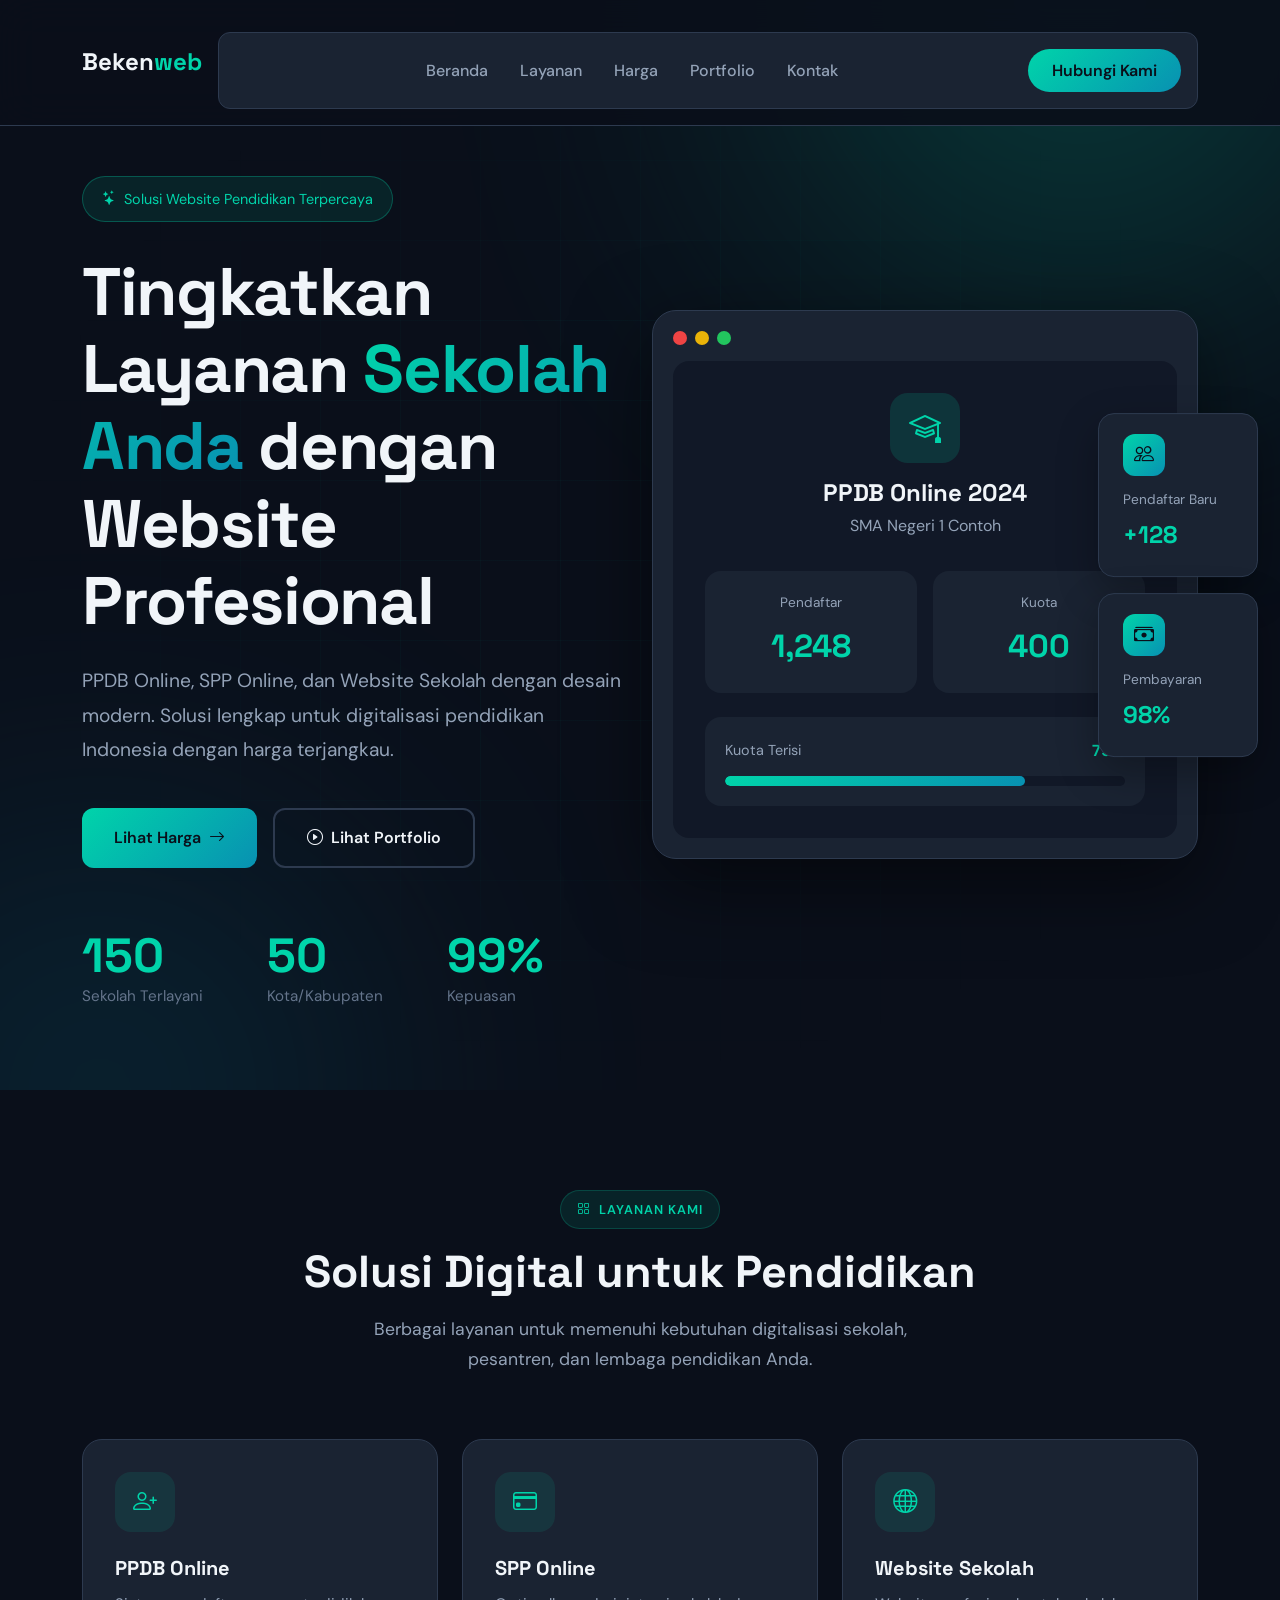
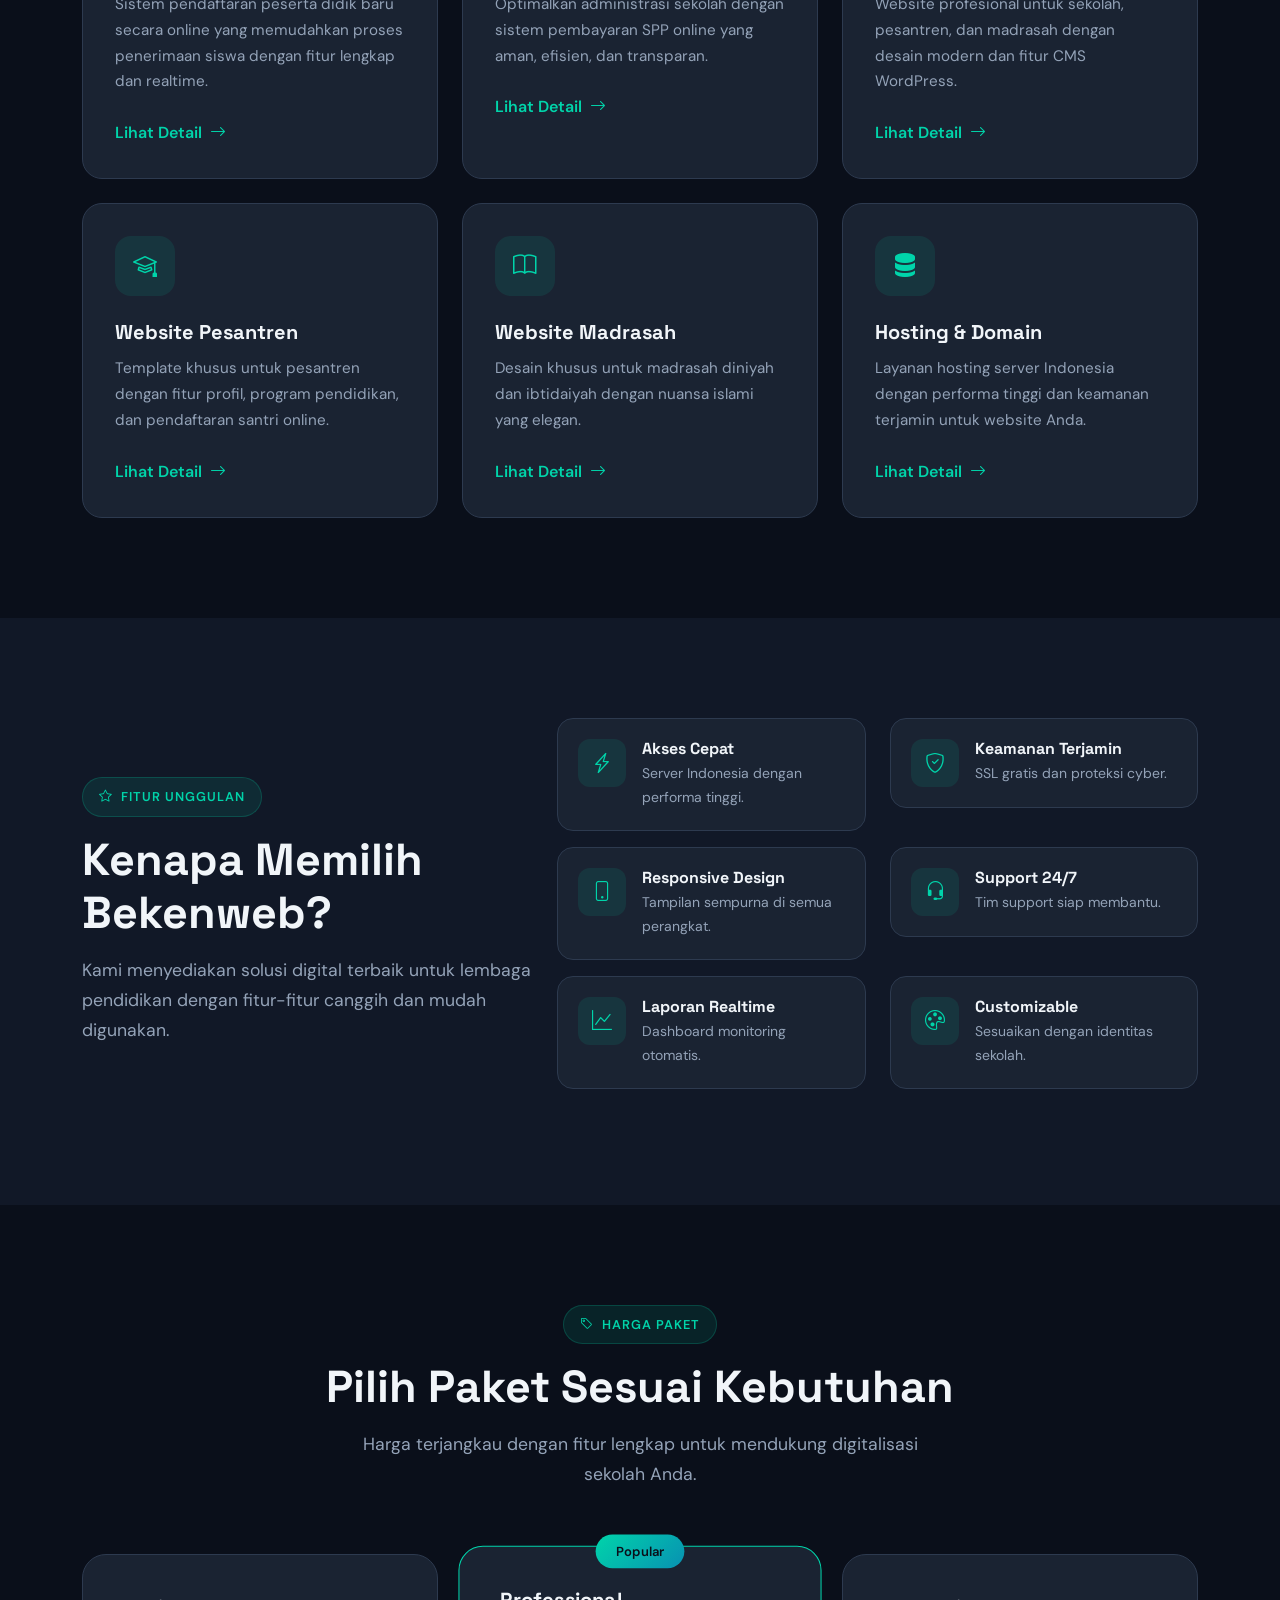
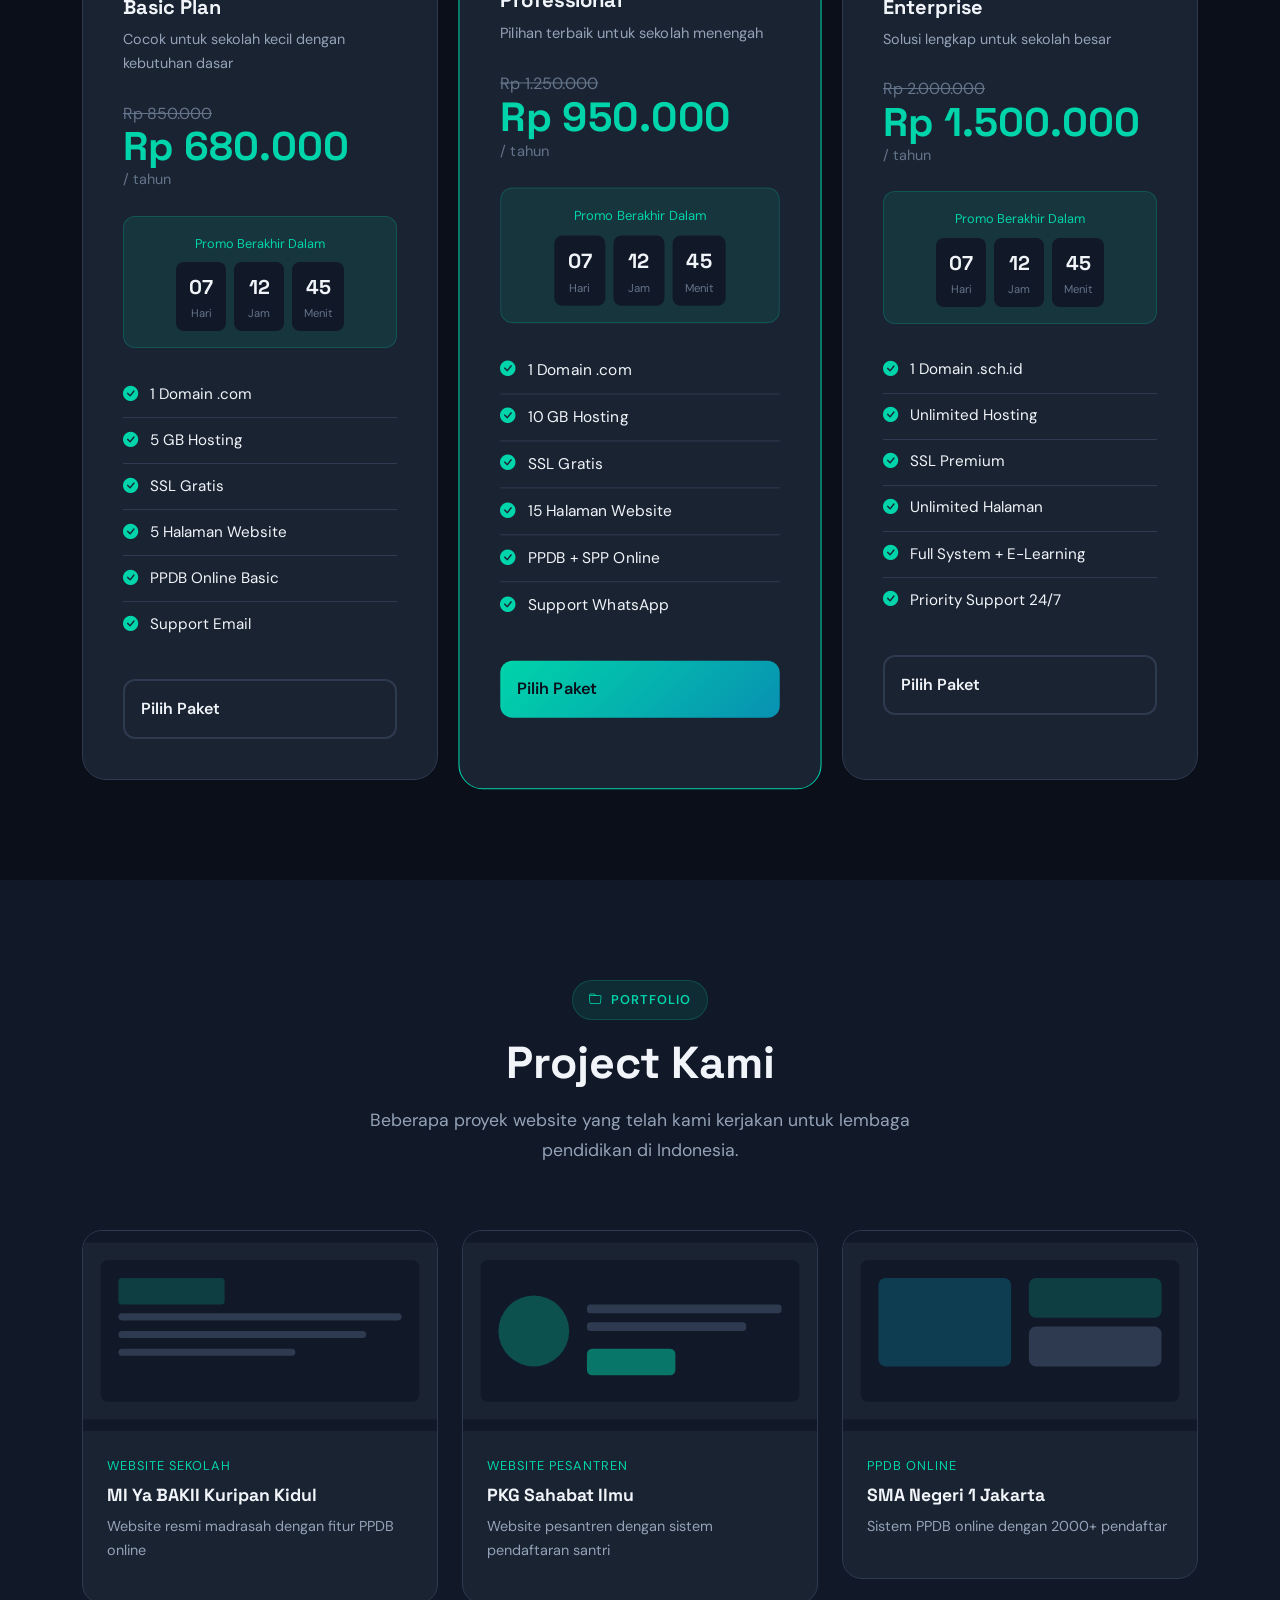
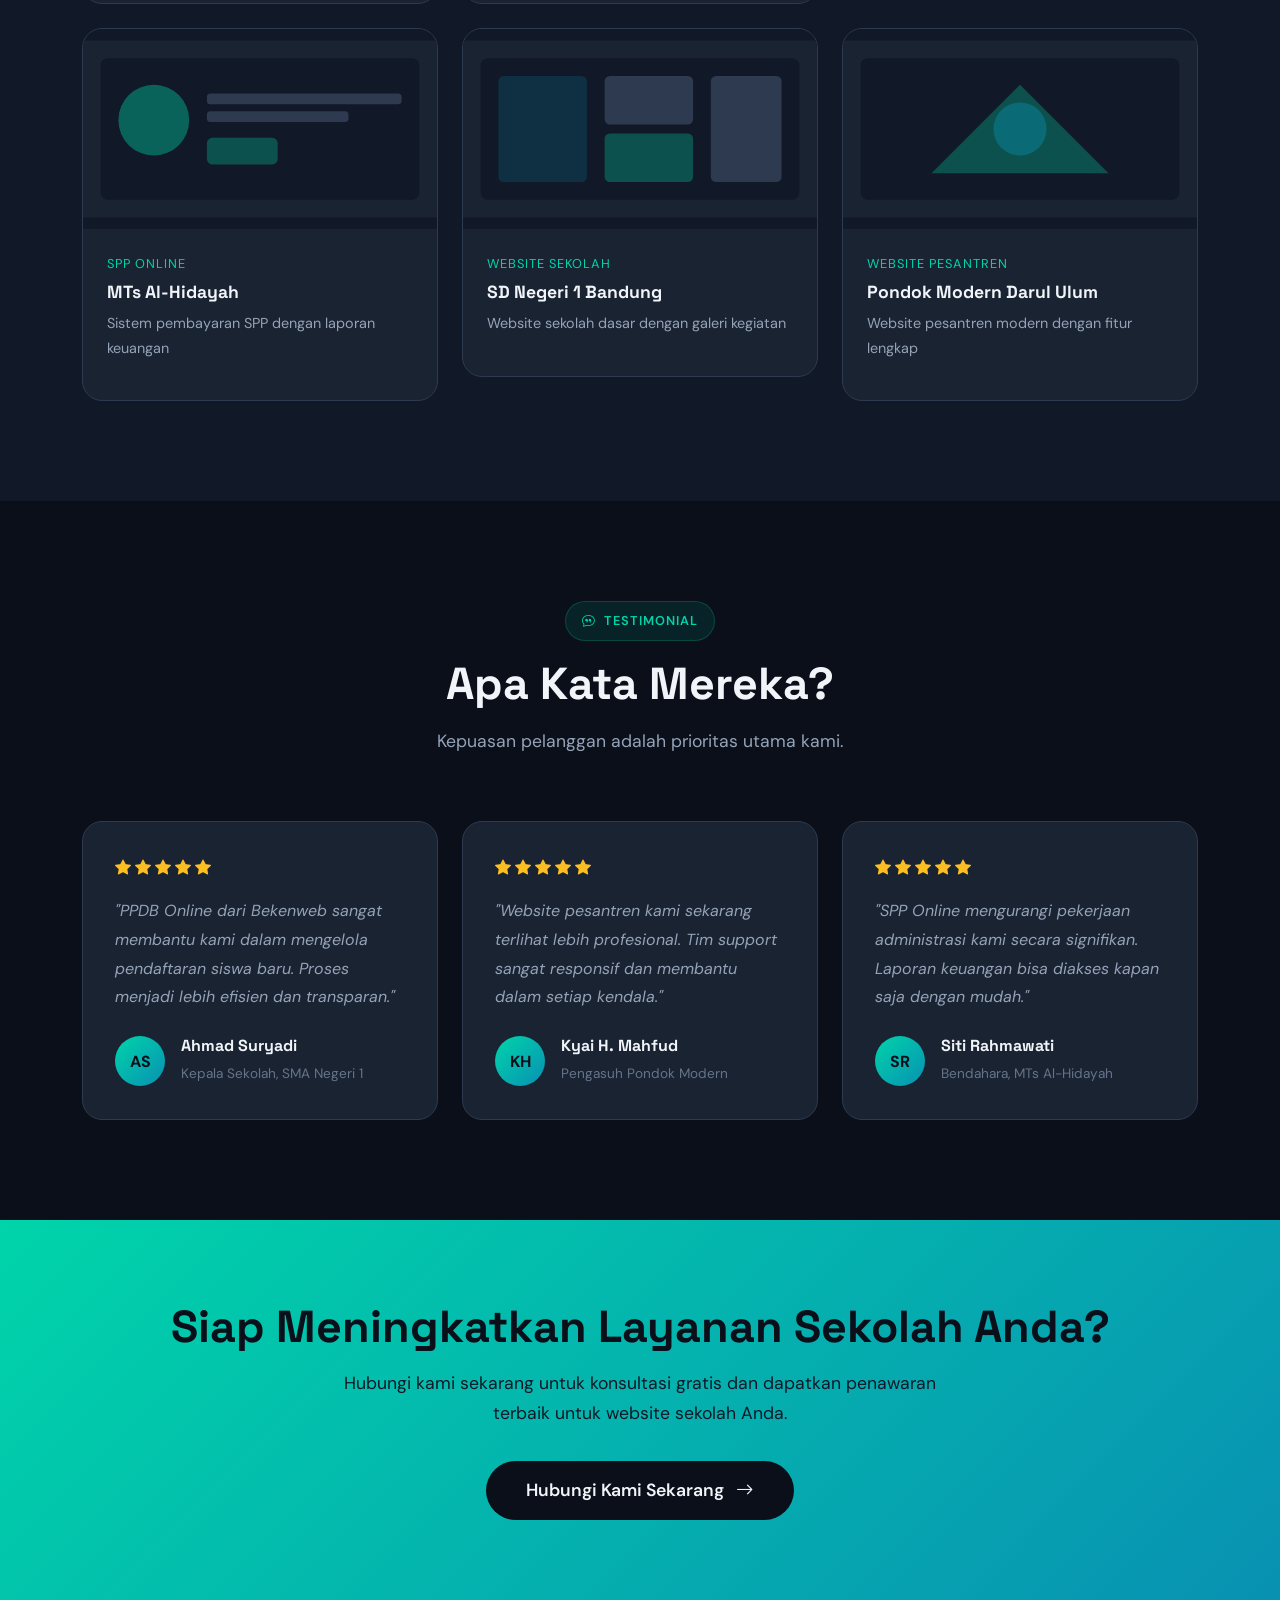
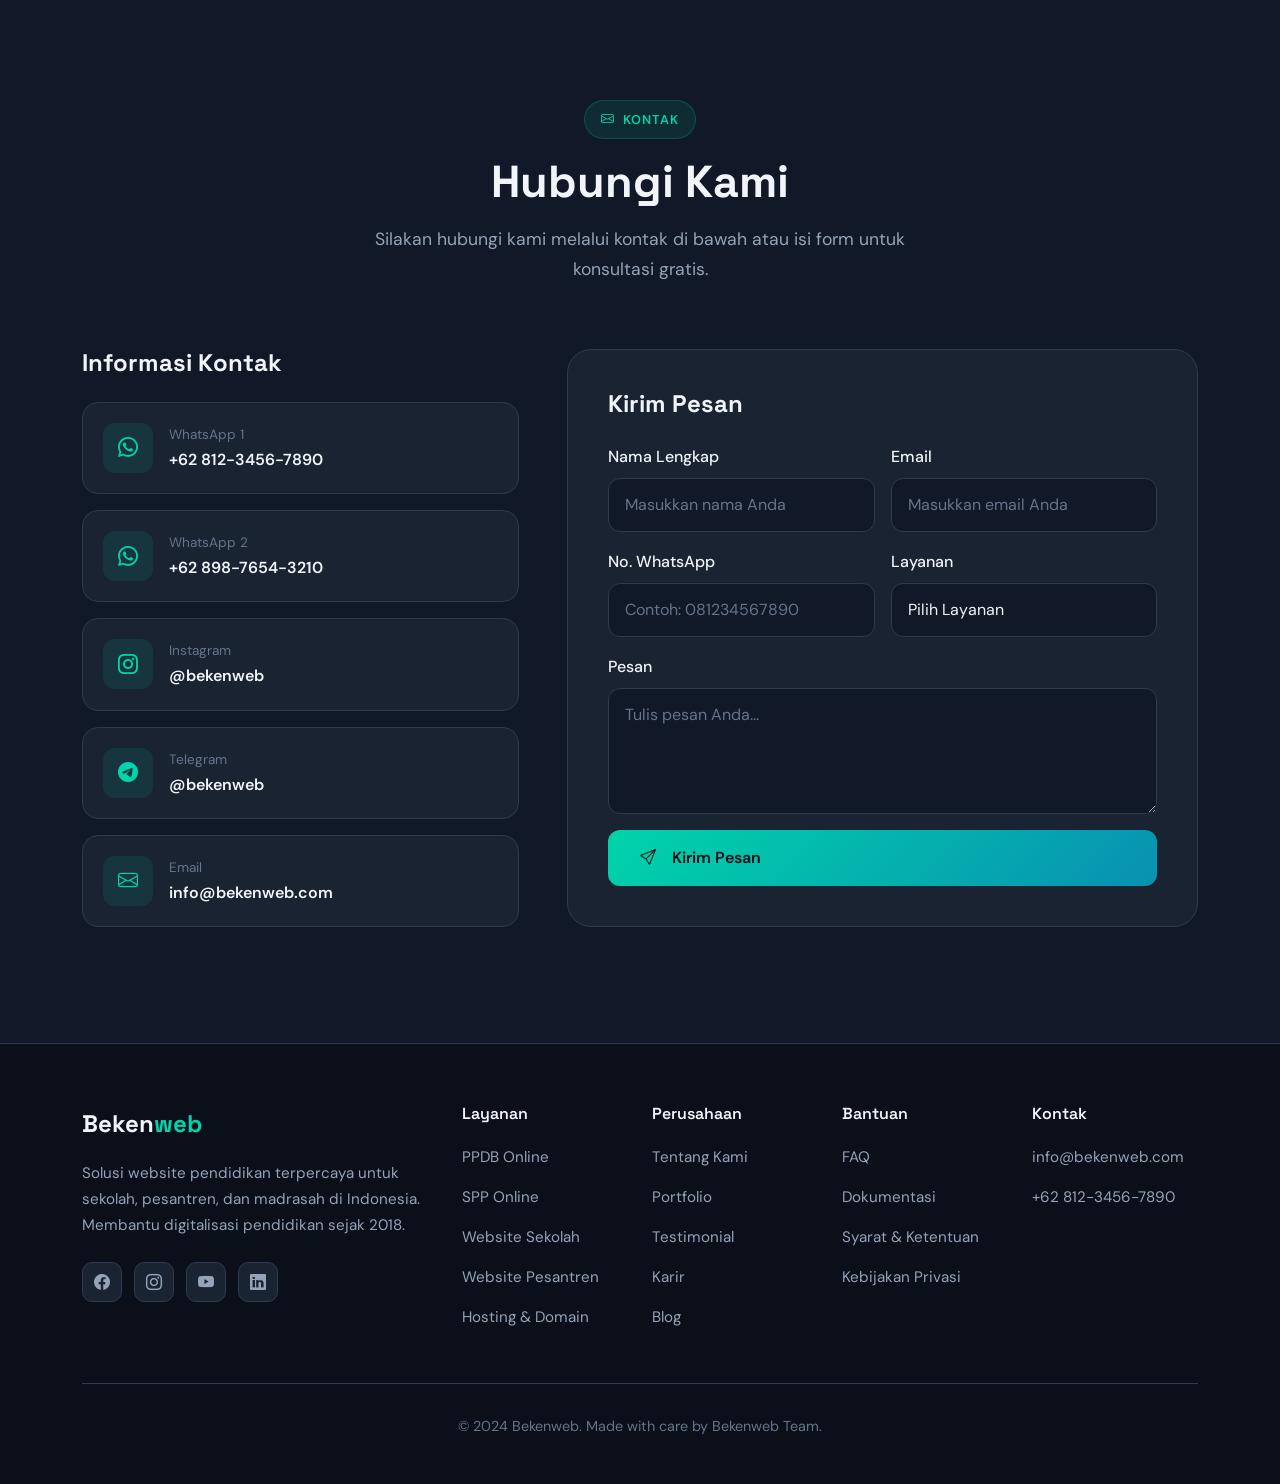
==== index.html @ 7ef3d83e "first commit" ====
<!DOCTYPE html>
<html lang="id">
<head>
    <meta charset="UTF-8">
    <meta name="viewport" content="width=device-width, initial-scale=1.0">
    <title>Bekenweb - Solusi Website Pendidikan Terbaik</title>
    <link href="https://cdn.jsdelivr.net/npm/bootstrap@5.3.2/dist/css/bootstrap.min.css" rel="stylesheet">
    <link href="https://cdn.jsdelivr.net/npm/bootstrap-icons@1.11.1/font/bootstrap-icons.css" rel="stylesheet">
    <link href="https://fonts.googleapis.com/css2?family=Space+Grotesk:wght@400;500;600;700&family=DM+Sans:wght@400;500;600;700&display=swap" rel="stylesheet">
    <link rel="stylesheet" href="style/main.css">
</head>
<body>
    <!-- Navbar -->
    <nav class="navbar navbar-expand-lg navbar-custom fixed-top">
        <div class="container">
            <a class="navbar-brand" href="#">Beken<span>web</span></a>
            <button class="navbar-toggler" type="button" data-bs-toggle="collapse" data-bs-target="#navbarNav">
                <span class="navbar-toggler-icon"></span>
            </button>
            <div class="collapse navbar-collapse" id="navbarNav">
                <ul class="navbar-nav mx-auto">
                    <li class="nav-item">
                        <a class="nav-link" href="#home">Beranda</a>
                    </li>
                    <li class="nav-item">
                        <a class="nav-link" href="#services">Layanan</a>
                    </li>
                    <li class="nav-item">
                        <a class="nav-link" href="#pricing">Harga</a>
                    </li>
                    <li class="nav-item">
                        <a class="nav-link" href="#portfolio">Portfolio</a>
                    </li>
                    <li class="nav-item">
                        <a class="nav-link" href="#contact">Kontak</a>
                    </li>
                </ul>
                <a href="#contact" class="btn btn-nav">Hubungi Kami</a>
            </div>
        </div>
    </nav>

    <!-- Hero Section - IMPROVED -->
    <section id="home" class="hero-section">
        <div class="hero-bg">
            <div class="hero-gradient hero-gradient-1"></div>
            <div class="hero-gradient hero-gradient-2"></div>
            <div class="hero-grid"></div>
        </div>
        <div class="container">
            <div class="row align-items-center">
                <div class="col-xl-6 col-lg-6">
                    <div class="hero-content">
                        <div class="hero-badge">
                            <i class="bi bi-stars"></i>
                            Solusi Website Pendidikan Terpercaya
                        </div>
                        <h1 class="hero-title">
                            Tingkatkan Layanan <span class="highlight">Sekolah Anda</span> dengan Website Profesional
                        </h1>
                        <p class="hero-desc">
                            PPDB Online, SPP Online, dan Website Sekolah dengan desain modern. Solusi lengkap untuk digitalisasi pendidikan Indonesia dengan harga terjangkau.
                        </p>
                        <div class="hero-buttons">
                            <a href="#pricing" class="btn btn-primary-custom">
                                Lihat Harga
                                <i class="bi bi-arrow-right"></i>
                            </a>
                            <a href="#portfolio" class="btn btn-secondary-custom">
                                <i class="bi bi-play-circle"></i>
                                Lihat Portfolio
                            </a>
                        </div>
                        <div class="hero-stats">
                            <div class="stat-item">
                                <div class="stat-number">150</div>
                                <div class="stat-label">Sekolah Terlayani</div>
                            </div>
                            <div class="stat-item">
                                <div class="stat-number">50</div>
                                <div class="stat-label">Kota/Kabupaten</div>
                            </div>
                            <div class="stat-item">
                                <div class="stat-number">99%</div>
                                <div class="stat-label">Kepuasan</div>
                            </div>
                        </div>
                    </div>
                </div>
                <div class="col-xl-6 col-lg-6">
                    <div class="hero-image-wrapper">
                        <div class="hero-mockup">
                            <div class="mockup-screen">
                                <div class="mockup-header">
                                    <div class="mockup-dot mockup-dot-red"></div>
                                    <div class="mockup-dot mockup-dot-yellow"></div>
                                    <div class="mockup-dot mockup-dot-green"></div>
                                </div>
                                <div class="mockup-content">
                                    <div class="mockup-header-content">
                                        <div class="mockup-icon">
                                            <i class="bi bi-mortarboard"></i>
                                        </div>
                                        <h4 class="mockup-title">PPDB Online 2024</h4>
                                        <p class="mockup-subtitle">SMA Negeri 1 Contoh</p>
                                    </div>
                                    <div class="mockup-stats">
                                        <div class="mockup-stat-box">
                                            <div class="mockup-stat-label">Pendaftar</div>
                                            <div class="mockup-stat-value">1,248</div>
                                        </div>
                                        <div class="mockup-stat-box">
                                            <div class="mockup-stat-label">Kuota</div>
                                            <div class="mockup-stat-value">400</div>
                                        </div>
                                    </div>
                                    <div class="mockup-progress-section">
                                        <div class="progress-header">
                                            <span class="progress-title">Kuota Terisi</span>
                                            <span class="progress-percent">75%</span>
                                        </div>
                                        <div class="progress-bar-bg">
                                            <div class="progress-bar-fill"></div>
                                        </div>
                                    </div>
                                </div>
                            </div>
                        </div>
                        <!-- Info Cards - Static -->
                        <div class="info-cards">
                            <div class="info-card">
                                <div class="info-card-icon">
                                    <i class="bi bi-people"></i>
                                </div>
                                <div class="info-card-title">Pendaftar Baru</div>
                                <div class="info-card-value">+128</div>
                            </div>
                            <div class="info-card">
                                <div class="info-card-icon">
                                    <i class="bi bi-cash-stack"></i>
                                </div>
                                <div class="info-card-title">Pembayaran</div>
                                <div class="info-card-value">98%</div>
                            </div>
                        </div>
                    </div>
                </div>
            </div>
        </div>
    </section>

    <!-- Services Section -->
    <section id="services" class="services-section">
        <div class="container">
            <div class="section-header">
                <div class="section-badge">
                    <i class="bi bi-grid"></i>
                    Layanan Kami
                </div>
                <h2 class="section-title">Solusi Digital untuk Pendidikan</h2>
                <p class="section-desc">
                    Berbagai layanan untuk memenuhi kebutuhan digitalisasi sekolah, pesantren, dan lembaga pendidikan Anda.
                </p>
            </div>
            <div class="row g-4">
                <div class="col-lg-4 col-md-6">
                    <div class="service-card">
                        <div class="service-icon">
                            <i class="bi bi-person-plus"></i>
                        </div>
                        <h3 class="service-title">PPDB Online</h3>
                        <p class="service-desc">
                            Sistem pendaftaran peserta didik baru secara online yang memudahkan proses penerimaan siswa dengan fitur lengkap dan realtime.
                        </p>
                        <a href="#pricing" class="service-link">
                            Lihat Detail <i class="bi bi-arrow-right"></i>
                        </a>
                    </div>
                </div>
                <div class="col-lg-4 col-md-6">
                    <div class="service-card">
                        <div class="service-icon">
                            <i class="bi bi-credit-card"></i>
                        </div>
                        <h3 class="service-title">SPP Online</h3>
                        <p class="service-desc">
                            Optimalkan administrasi sekolah dengan sistem pembayaran SPP online yang aman, efisien, dan transparan.
                        </p>
                        <a href="#pricing" class="service-link">
                            Lihat Detail <i class="bi bi-arrow-right"></i>
                        </a>
                    </div>
                </div>
                <div class="col-lg-4 col-md-6">
                    <div class="service-card">
                        <div class="service-icon">
                            <i class="bi bi-globe"></i>
                        </div>
                        <h3 class="service-title">Website Sekolah</h3>
                        <p class="service-desc">
                            Website profesional untuk sekolah, pesantren, dan madrasah dengan desain modern dan fitur CMS WordPress.
                        </p>
                        <a href="#pricing" class="service-link">
                            Lihat Detail <i class="bi bi-arrow-right"></i>
                        </a>
                    </div>
                </div>
                <div class="col-lg-4 col-md-6">
                    <div class="service-card">
                        <div class="service-icon">
                            <i class="bi bi-mortarboard"></i>
                        </div>
                        <h3 class="service-title">Website Pesantren</h3>
                        <p class="service-desc">
                            Template khusus untuk pesantren dengan fitur profil, program pendidikan, dan pendaftaran santri online.
                        </p>
                        <a href="#pricing" class="service-link">
                            Lihat Detail <i class="bi bi-arrow-right"></i>
                        </a>
                    </div>
                </div>
                <div class="col-lg-4 col-md-6">
                    <div class="service-card">
                        <div class="service-icon">
                            <i class="bi bi-book"></i>
                        </div>
                        <h3 class="service-title">Website Madrasah</h3>
                        <p class="service-desc">
                            Desain khusus untuk madrasah diniyah dan ibtidaiyah dengan nuansa islami yang elegan.
                        </p>
                        <a href="#pricing" class="service-link">
                            Lihat Detail <i class="bi bi-arrow-right"></i>
                        </a>
                    </div>
                </div>
                <div class="col-lg-4 col-md-6">
                    <div class="service-card">
                        <div class="service-icon">
                            <i class="bi bi-server"></i>
                        </div>
                        <h3 class="service-title">Hosting & Domain</h3>
                        <p class="service-desc">
                            Layanan hosting server Indonesia dengan performa tinggi dan keamanan terjamin untuk website Anda.
                        </p>
                        <a href="#contact" class="service-link">
                            Lihat Detail <i class="bi bi-arrow-right"></i>
                        </a>
                    </div>
                </div>
            </div>
        </div>
    </section>

    <!-- Features Section -->
    <section class="features-section">
        <div class="container">
            <div class="row align-items-center">
                <div class="col-lg-5 mb-5 mb-lg-0">
                    <div class="section-badge">
                        <i class="bi bi-star"></i>
                        Fitur Unggulan
                    </div>
                    <h2 class="section-title text-start">Kenapa Memilih Bekenweb?</h2>
                    <p class="section-desc text-start">
                        Kami menyediakan solusi digital terbaik untuk lembaga pendidikan dengan fitur-fitur canggih dan mudah digunakan.
                    </p>
                </div>
                <div class="col-lg-7">
                    <div class="row">
                        <div class="col-md-6">
                            <div class="feature-item">
                                <div class="feature-icon">
                                    <i class="bi bi-lightning-charge"></i>
                                </div>
                                <div class="feature-content">
                                    <h5>Akses Cepat</h5>
                                    <p>Server Indonesia dengan performa tinggi.</p>
                                </div>
                            </div>
                        </div>
                        <div class="col-md-6">
                            <div class="feature-item">
                                <div class="feature-icon">
                                    <i class="bi bi-shield-check"></i>
                                </div>
                                <div class="feature-content">
                                    <h5>Keamanan Terjamin</h5>
                                    <p>SSL gratis dan proteksi cyber.</p>
                                </div>
                            </div>
                        </div>
                        <div class="col-md-6">
                            <div class="feature-item">
                                <div class="feature-icon">
                                    <i class="bi bi-phone"></i>
                                </div>
                                <div class="feature-content">
                                    <h5>Responsive Design</h5>
                                    <p>Tampilan sempurna di semua perangkat.</p>
                                </div>
                            </div>
                        </div>
                        <div class="col-md-6">
                            <div class="feature-item">
                                <div class="feature-icon">
                                    <i class="bi bi-headset"></i>
                                </div>
                                <div class="feature-content">
                                    <h5>Support 24/7</h5>
                                    <p>Tim support siap membantu.</p>
                                </div>
                            </div>
                        </div>
                        <div class="col-md-6">
                            <div class="feature-item">
                                <div class="feature-icon">
                                    <i class="bi bi-graph-up"></i>
                                </div>
                                <div class="feature-content">
                                    <h5>Laporan Realtime</h5>
                                    <p>Dashboard monitoring otomatis.</p>
                                </div>
                            </div>
                        </div>
                        <div class="col-md-6">
                            <div class="feature-item">
                                <div class="feature-icon">
                                    <i class="bi bi-palette"></i>
                                </div>
                                <div class="feature-content">
                                    <h5>Customizable</h5>
                                    <p>Sesuaikan dengan identitas sekolah.</p>
                                </div>
                            </div>
                        </div>
                    </div>
                </div>
            </div>
        </div>
    </section>

    <!-- Pricing Section -->
    <section id="pricing" class="pricing-section">
        <div class="container">
            <div class="section-header">
                <div class="section-badge">
                    <i class="bi bi-tag"></i>
                    Harga Paket
                </div>
                <h2 class="section-title">Pilih Paket Sesuai Kebutuhan</h2>
                <p class="section-desc">
                    Harga terjangkau dengan fitur lengkap untuk mendukung digitalisasi sekolah Anda.
                </p>
            </div>
            <div class="row g-4 justify-content-center">
                <div class="col-lg-4 col-md-6">
                    <div class="pricing-card">
                        <h3 class="pricing-name">Basic Plan</h3>
                        <p class="pricing-desc">Cocok untuk sekolah kecil dengan kebutuhan dasar</p>
                        <div class="pricing-price">
                            <div class="price-original">Rp 850.000</div>
                            <div class="price-current">Rp 680.000</div>
                            <div class="price-period">/ tahun</div>
                        </div>
                        <div class="countdown-box">
                            <div class="countdown-label">Promo Berakhir Dalam</div>
                            <div class="countdown-timer">
                                <div class="countdown-item">
                                    <div class="countdown-number">07</div>
                                    <div class="countdown-text">Hari</div>
                                </div>
                                <div class="countdown-item">
                                    <div class="countdown-number">12</div>
                                    <div class="countdown-text">Jam</div>
                                </div>
                                <div class="countdown-item">
                                    <div class="countdown-number">45</div>
                                    <div class="countdown-text">Menit</div>
                                </div>
                            </div>
                        </div>
                        <ul class="pricing-features">
                            <li><i class="bi bi-check-circle-fill"></i> 1 Domain .com</li>
                            <li><i class="bi bi-check-circle-fill"></i> 5 GB Hosting</li>
                            <li><i class="bi bi-check-circle-fill"></i> SSL Gratis</li>
                            <li><i class="bi bi-check-circle-fill"></i> 5 Halaman Website</li>
                            <li><i class="bi bi-check-circle-fill"></i> PPDB Online Basic</li>
                            <li><i class="bi bi-check-circle-fill"></i> Support Email</li>
                        </ul>
                        <a href="#contact" class="btn btn-secondary-custom btn-pricing">Pilih Paket</a>
                    </div>
                </div>
                <div class="col-lg-4 col-md-6">
                    <div class="pricing-card featured">
                        <h3 class="pricing-name">Professional</h3>
                        <p class="pricing-desc">Pilihan terbaik untuk sekolah menengah</p>
                        <div class="pricing-price">
                            <div class="price-original">Rp 1.250.000</div>
                            <div class="price-current">Rp 950.000</div>
                            <div class="price-period">/ tahun</div>
                        </div>
                        <div class="countdown-box">
                            <div class="countdown-label">Promo Berakhir Dalam</div>
                            <div class="countdown-timer">
                                <div class="countdown-item">
                                    <div class="countdown-number">07</div>
                                    <div class="countdown-text">Hari</div>
                                </div>
                                <div class="countdown-item">
                                    <div class="countdown-number">12</div>
                                    <div class="countdown-text">Jam</div>
                                </div>
                                <div class="countdown-item">
                                    <div class="countdown-number">45</div>
                                    <div class="countdown-text">Menit</div>
                                </div>
                            </div>
                        </div>
                        <ul class="pricing-features">
                            <li><i class="bi bi-check-circle-fill"></i> 1 Domain .com</li>
                            <li><i class="bi bi-check-circle-fill"></i> 10 GB Hosting</li>
                            <li><i class="bi bi-check-circle-fill"></i> SSL Gratis</li>
                            <li><i class="bi bi-check-circle-fill"></i> 15 Halaman Website</li>
                            <li><i class="bi bi-check-circle-fill"></i> PPDB + SPP Online</li>
                            <li><i class="bi bi-check-circle-fill"></i> Support WhatsApp</li>
                        </ul>
                        <a href="#contact" class="btn btn-primary-custom btn-pricing">Pilih Paket</a>
                    </div>
                </div>
                <div class="col-lg-4 col-md-6">
                    <div class="pricing-card">
                        <h3 class="pricing-name">Enterprise</h3>
                        <p class="pricing-desc">Solusi lengkap untuk sekolah besar</p>
                        <div class="pricing-price">
                            <div class="price-original">Rp 2.000.000</div>
                            <div class="price-current">Rp 1.500.000</div>
                            <div class="price-period">/ tahun</div>
                        </div>
                        <div class="countdown-box">
                            <div class="countdown-label">Promo Berakhir Dalam</div>
                            <div class="countdown-timer">
                                <div class="countdown-item">
                                    <div class="countdown-number">07</div>
                                    <div class="countdown-text">Hari</div>
                                </div>
                                <div class="countdown-item">
                                    <div class="countdown-number">12</div>
                                    <div class="countdown-text">Jam</div>
                                </div>
                                <div class="countdown-item">
                                    <div class="countdown-number">45</div>
                                    <div class="countdown-text">Menit</div>
                                </div>
                            </div>
                        </div>
                        <ul class="pricing-features">
                            <li><i class="bi bi-check-circle-fill"></i> 1 Domain .sch.id</li>
                            <li><i class="bi bi-check-circle-fill"></i> Unlimited Hosting</li>
                            <li><i class="bi bi-check-circle-fill"></i> SSL Premium</li>
                            <li><i class="bi bi-check-circle-fill"></i> Unlimited Halaman</li>
                            <li><i class="bi bi-check-circle-fill"></i> Full System + E-Learning</li>
                            <li><i class="bi bi-check-circle-fill"></i> Priority Support 24/7</li>
                        </ul>
                        <a href="#contact" class="btn btn-secondary-custom btn-pricing">Pilih Paket</a>
                    </div>
                </div>
            </div>
        </div>
    </section>

    <!-- Portfolio Section -->
    <section id="portfolio" class="portfolio-section">
        <div class="container">
            <div class="section-header">
                <div class="section-badge">
                    <i class="bi bi-folder"></i>
                    Portfolio
                </div>
                <h2 class="section-title">Project Kami</h2>
                <p class="section-desc">
                    Beberapa proyek website yang telah kami kerjakan untuk lembaga pendidikan di Indonesia.
                </p>
            </div>
            <div class="row g-4">
                <div class="col-lg-4 col-md-6">
                    <div class="portfolio-card">
                        <div class="portfolio-image">
                            <svg viewBox="0 0 400 200" style="width: 100%; height: 100%;">
                                <rect fill="#1a2332" width="400" height="200"/>
                                <rect fill="#111827" x="20" y="20" width="360" height="160" rx="8"/>
                                <rect fill="#00d4aa" opacity="0.2" x="40" y="40" width="120" height="30" rx="4"/>
                                <rect fill="#2d3a4f" x="40" y="80" width="320" height="8" rx="4"/>
                                <rect fill="#2d3a4f" x="40" y="100" width="280" height="8" rx="4"/>
                                <rect fill="#2d3a4f" x="40" y="120" width="200" height="8" rx="4"/>
                            </svg>
                            <div class="portfolio-overlay">
                                <button class="btn-view">Lihat Detail</button>
                            </div>
                        </div>
                        <div class="portfolio-content">
                            <div class="portfolio-category">Website Sekolah</div>
                            <h4 class="portfolio-title">MI Ya BAKII Kuripan Kidul</h4>
                            <p class="portfolio-desc">Website resmi madrasah dengan fitur PPDB online</p>
                        </div>
                    </div>
                </div>
                <div class="col-lg-4 col-md-6">
                    <div class="portfolio-card">
                        <div class="portfolio-image">
                            <svg viewBox="0 0 400 200" style="width: 100%; height: 100%;">
                                <rect fill="#1a2332" width="400" height="200"/>
                                <rect fill="#111827" x="20" y="20" width="360" height="160" rx="8"/>
                                <circle fill="#00d4aa" opacity="0.3" cx="80" cy="100" r="40"/>
                                <rect fill="#2d3a4f" x="140" y="70" width="220" height="10" rx="4"/>
                                <rect fill="#2d3a4f" x="140" y="90" width="180" height="10" rx="4"/>
                                <rect fill="#00d4aa" opacity="0.5" x="140" y="120" width="100" height="30" rx="6"/>
                            </svg>
                            <div class="portfolio-overlay">
                                <button class="btn-view">Lihat Detail</button>
                            </div>
                        </div>
                        <div class="portfolio-content">
                            <div class="portfolio-category">Website Pesantren</div>
                            <h4 class="portfolio-title">PKG Sahabat Ilmu</h4>
                            <p class="portfolio-desc">Website pesantren dengan sistem pendaftaran santri</p>
                        </div>
                    </div>
                </div>
                <div class="col-lg-4 col-md-6">
                    <div class="portfolio-card">
                        <div class="portfolio-image">
                            <svg viewBox="0 0 400 200" style="width: 100%; height: 100%;">
                                <rect fill="#1a2332" width="400" height="200"/>
                                <rect fill="#111827" x="20" y="20" width="360" height="160" rx="8"/>
                                <rect fill="#0891b2" opacity="0.3" x="40" y="40" width="150" height="100" rx="8"/>
                                <rect fill="#00d4aa" opacity="0.2" x="210" y="40" width="150" height="45" rx="8"/>
                                <rect fill="#2d3a4f" x="210" y="95" width="150" height="45" rx="8"/>
                            </svg>
                            <div class="portfolio-overlay">
                                <button class="btn-view">Lihat Detail</button>
                            </div>
                        </div>
                        <div class="portfolio-content">
                            <div class="portfolio-category">PPDB Online</div>
                            <h4 class="portfolio-title">SMA Negeri 1 Jakarta</h4>
                            <p class="portfolio-desc">Sistem PPDB online dengan 2000+ pendaftar</p>
                        </div>
                    </div>
                </div>
                <div class="col-lg-4 col-md-6">
                    <div class="portfolio-card">
                        <div class="portfolio-image">
                            <svg viewBox="0 0 400 200" style="width: 100%; height: 100%;">
                                <rect fill="#1a2332" width="400" height="200"/>
                                <rect fill="#111827" x="20" y="20" width="360" height="160" rx="8"/>
                                <rect fill="#00d4aa" opacity="0.4" x="40" y="50" width="80" height="80" rx="40"/>
                                <rect fill="#2d3a4f" x="140" y="60" width="220" height="12" rx="4"/>
                                <rect fill="#2d3a4f" x="140" y="80" width="160" height="12" rx="4"/>
                                <rect fill="#00d4aa" opacity="0.3" x="140" y="110" width="80" height="30" rx="6"/>
                            </svg>
                            <div class="portfolio-overlay">
                                <button class="btn-view">Lihat Detail</button>
                            </div>
                        </div>
                        <div class="portfolio-content">
                            <div class="portfolio-category">SPP Online</div>
                            <h4 class="portfolio-title">MTs Al-Hidayah</h4>
                            <p class="portfolio-desc">Sistem pembayaran SPP dengan laporan keuangan</p>
                        </div>
                    </div>
                </div>
                <div class="col-lg-4 col-md-6">
                    <div class="portfolio-card">
                        <div class="portfolio-image">
                            <svg viewBox="0 0 400 200" style="width: 100%; height: 100%;">
                                <rect fill="#1a2332" width="400" height="200"/>
                                <rect fill="#111827" x="20" y="20" width="360" height="160" rx="8"/>
                                <rect fill="#0891b2" opacity="0.2" x="40" y="40" width="100" height="120" rx="6"/>
                                <rect fill="#2d3a4f" x="160" y="40" width="100" height="55" rx="6"/>
                                <rect fill="#00d4aa" opacity="0.3" x="160" y="105" width="100" height="55" rx="6"/>
                                <rect fill="#2d3a4f" x="280" y="40" width="80" height="120" rx="6"/>
                            </svg>
                            <div class="portfolio-overlay">
                                <button class="btn-view">Lihat Detail</button>
                            </div>
                        </div>
                        <div class="portfolio-content">
                            <div class="portfolio-category">Website Sekolah</div>
                            <h4 class="portfolio-title">SD Negeri 1 Bandung</h4>
                            <p class="portfolio-desc">Website sekolah dasar dengan galeri kegiatan</p>
                        </div>
                    </div>
                </div>
                <div class="col-lg-4 col-md-6">
                    <div class="portfolio-card">
                        <div class="portfolio-image">
                            <svg viewBox="0 0 400 200" style="width: 100%; height: 100%;">
                                <rect fill="#1a2332" width="400" height="200"/>
                                <rect fill="#111827" x="20" y="20" width="360" height="160" rx="8"/>
                                <polygon fill="#00d4aa" opacity="0.3" points="100,150 200,50 300,150"/>
                                <circle fill="#0891b2" opacity="0.4" cx="200" cy="100" r="30"/>
                            </svg>
                            <div class="portfolio-overlay">
                                <button class="btn-view">Lihat Detail</button>
                            </div>
                        </div>
                        <div class="portfolio-content">
                            <div class="portfolio-category">Website Pesantren</div>
                            <h4 class="portfolio-title">Pondok Modern Darul Ulum</h4>
                            <p class="portfolio-desc">Website pesantren modern dengan fitur lengkap</p>
                        </div>
                    </div>
                </div>
            </div>
        </div>
    </section>

    <!-- Testimonials Section -->
    <section class="testimonials-section">
        <div class="container">
            <div class="section-header">
                <div class="section-badge">
                    <i class="bi bi-chat-quote"></i>
                    Testimonial
                </div>
                <h2 class="section-title">Apa Kata Mereka?</h2>
                <p class="section-desc">
                    Kepuasan pelanggan adalah prioritas utama kami.
                </p>
            </div>
            <div class="row g-4">
                <div class="col-lg-4">
                    <div class="testimonial-card">
                        <div class="testimonial-stars">
                            <i class="bi bi-star-fill"></i>
                            <i class="bi bi-star-fill"></i>
                            <i class="bi bi-star-fill"></i>
                            <i class="bi bi-star-fill"></i>
                            <i class="bi bi-star-fill"></i>
                        </div>
                        <p class="testimonial-text">
                            "PPDB Online dari Bekenweb sangat membantu kami dalam mengelola pendaftaran siswa baru. Proses menjadi lebih efisien dan transparan."
                        </p>
                        <div class="testimonial-author">
                            <div class="author-avatar">AS</div>
                            <div class="author-info">
                                <h6>Ahmad Suryadi</h6>
                                <span>Kepala Sekolah, SMA Negeri 1</span>
                            </div>
                        </div>
                    </div>
                </div>
                <div class="col-lg-4">
                    <div class="testimonial-card">
                        <div class="testimonial-stars">
                            <i class="bi bi-star-fill"></i>
                            <i class="bi bi-star-fill"></i>
                            <i class="bi bi-star-fill"></i>
                            <i class="bi bi-star-fill"></i>
                            <i class="bi bi-star-fill"></i>
                        </div>
                        <p class="testimonial-text">
                            "Website pesantren kami sekarang terlihat lebih profesional. Tim support sangat responsif dan membantu dalam setiap kendala."
                        </p>
                        <div class="testimonial-author">
                            <div class="author-avatar">KH</div>
                            <div class="author-info">
                                <h6>Kyai H. Mahfud</h6>
                                <span>Pengasuh Pondok Modern</span>
                            </div>
                        </div>
                    </div>
                </div>
                <div class="col-lg-4">
                    <div class="testimonial-card">
                        <div class="testimonial-stars">
                            <i class="bi bi-star-fill"></i>
                            <i class="bi bi-star-fill"></i>
                            <i class="bi bi-star-fill"></i>
                            <i class="bi bi-star-fill"></i>
                            <i class="bi bi-star-fill"></i>
                        </div>
                        <p class="testimonial-text">
                            "SPP Online mengurangi pekerjaan administrasi kami secara signifikan. Laporan keuangan bisa diakses kapan saja dengan mudah."
                        </p>
                        <div class="testimonial-author">
                            <div class="author-avatar">SR</div>
                            <div class="author-info">
                                <h6>Siti Rahmawati</h6>
                                <span>Bendahara, MTs Al-Hidayah</span>
                            </div>
                        </div>
                    </div>
                </div>
            </div>
        </div>
    </section>

    <!-- CTA Section -->
    <section class="cta-section">
        <div class="container">
            <div class="cta-content">
                <h2 class="cta-title">Siap Meningkatkan Layanan Sekolah Anda?</h2>
                <p class="cta-desc">
                    Hubungi kami sekarang untuk konsultasi gratis dan dapatkan penawaran terbaik untuk website sekolah Anda.
                </p>
                <a href="#contact" class="btn btn-cta">
                    Hubungi Kami Sekarang
                    <i class="bi bi-arrow-right ms-2"></i>
                </a>
            </div>
        </div>
    </section>

    <!-- Contact Section -->
    <section id="contact" class="contact-section">
        <div class="container">
            <div class="section-header">
                <div class="section-badge">
                    <i class="bi bi-envelope"></i>
                    Kontak
                </div>
                <h2 class="section-title">Hubungi Kami</h2>
                <p class="section-desc">
                    Silakan hubungi kami melalui kontak di bawah atau isi form untuk konsultasi gratis.
                </p>
            </div>
            <div class="row g-5">
                <div class="col-lg-5">
                    <h4 class="mb-4">Informasi Kontak</h4>
                    <a href="https://wa.me/6281234567890" class="contact-info-card">
                        <div class="contact-icon">
                            <i class="bi bi-whatsapp"></i>
                        </div>
                        <div>
                            <div class="contact-label">WhatsApp 1</div>
                            <div class="contact-value">+62 812-3456-7890</div>
                        </div>
                    </a>
                    <a href="https://wa.me/6289876543210" class="contact-info-card">
                        <div class="contact-icon">
                            <i class="bi bi-whatsapp"></i>
                        </div>
                        <div>
                            <div class="contact-label">WhatsApp 2</div>
                            <div class="contact-value">+62 898-7654-3210</div>
                        </div>
                    </a>
                    <a href="https://instagram.com/bekenweb" class="contact-info-card">
                        <div class="contact-icon">
                            <i class="bi bi-instagram"></i>
                        </div>
                        <div>
                            <div class="contact-label">Instagram</div>
                            <div class="contact-value">@bekenweb</div>
                        </div>
                    </a>
                    <a href="https://t.me/bekenweb" class="contact-info-card">
                        <div class="contact-icon">
                            <i class="bi bi-telegram"></i>
                        </div>
                        <div>
                            <div class="contact-label">Telegram</div>
                            <div class="contact-value">@bekenweb</div>
                        </div>
                    </a>
                    <a href="mailto:info@bekenweb.com" class="contact-info-card">
                        <div class="contact-icon">
                            <i class="bi bi-envelope"></i>
                        </div>
                        <div>
                            <div class="contact-label">Email</div>
                            <div class="contact-value">info@bekenweb.com</div>
                        </div>
                    </a>
                </div>
                <div class="col-lg-7">
                    <div class="contact-form">
                        <h4 class="mb-4">Kirim Pesan</h4>
                        <form id="contactForm">
                            <div class="row g-3">
                                <div class="col-md-6">
                                    <label class="form-label">Nama Lengkap</label>
                                    <input type="text" class="form-control" placeholder="Masukkan nama Anda" required>
                                </div>
                                <div class="col-md-6">
                                    <label class="form-label">Email</label>
                                    <input type="email" class="form-control" placeholder="Masukkan email Anda" required>
                                </div>
                                <div class="col-md-6">
                                    <label class="form-label">No. WhatsApp</label>
                                    <input type="tel" class="form-control" placeholder="Contoh: 081234567890" required>
                                </div>
                                <div class="col-md-6">
                                    <label class="form-label">Layanan</label>
                                    <select class="form-control" required>
                                        <option value="">Pilih Layanan</option>
                                        <option value="ppdb">PPDB Online</option>
                                        <option value="spp">SPP Online</option>
                                        <option value="website">Website Sekolah</option>
                                        <option value="pesantren">Website Pesantren</option>
                                        <option value="other">Lainnya</option>
                                    </select>
                                </div>
                                <div class="col-12">
                                    <label class="form-label">Pesan</label>
                                    <textarea class="form-control" rows="4" placeholder="Tulis pesan Anda..." required></textarea>
                                </div>
                                <div class="col-12">
                                    <button type="submit" class="btn btn-primary-custom w-100">
                                        <i class="bi bi-send me-2"></i>
                                        Kirim Pesan
                                    </button>
                                </div>
                            </div>
                        </form>
                    </div>
                </div>
            </div>
        </div>
    </section>

    <!-- Footer -->
    <footer class="footer">
        <div class="container">
            <div class="row g-4">
                <div class="col-lg-4">
                    <div class="footer-brand">Beken<span>web</span></div>
                    <p class="footer-desc">
                        Solusi website pendidikan terpercaya untuk sekolah, pesantren, dan madrasah di Indonesia. Membantu digitalisasi pendidikan sejak 2018.
                    </p>
                    <div class="footer-social">
                        <a href="#" class="social-link"><i class="bi bi-facebook"></i></a>
                        <a href="#" class="social-link"><i class="bi bi-instagram"></i></a>
                        <a href="#" class="social-link"><i class="bi bi-youtube"></i></a>
                        <a href="#" class="social-link"><i class="bi bi-linkedin"></i></a>
                    </div>
                </div>
                <div class="col-lg-2 col-md-4">
                    <h5 class="footer-title">Layanan</h5>
                    <ul class="footer-links">
                        <li><a href="#">PPDB Online</a></li>
                        <li><a href="#">SPP Online</a></li>
                        <li><a href="#">Website Sekolah</a></li>
                        <li><a href="#">Website Pesantren</a></li>
                        <li><a href="#">Hosting & Domain</a></li>
                    </ul>
                </div>
                <div class="col-lg-2 col-md-4">
                    <h5 class="footer-title">Perusahaan</h5>
                    <ul class="footer-links">
                        <li><a href="#">Tentang Kami</a></li>
                        <li><a href="#">Portfolio</a></li>
                        <li><a href="#">Testimonial</a></li>
                        <li><a href="#">Karir</a></li>
                        <li><a href="#">Blog</a></li>
                    </ul>
                </div>
                <div class="col-lg-2 col-md-4">
                    <h5 class="footer-title">Bantuan</h5>
                    <ul class="footer-links">
                        <li><a href="#">FAQ</a></li>
                        <li><a href="#">Dokumentasi</a></li>
                        <li><a href="#">Syarat & Ketentuan</a></li>
                        <li><a href="#">Kebijakan Privasi</a></li>
                    </ul>
                </div>
                <div class="col-lg-2">
                    <h5 class="footer-title">Kontak</h5>
                    <ul class="footer-links">
                        <li><a href="mailto:info@bekenweb.com">info@bekenweb.com</a></li>
                        <li><a href="tel:+6281234567890">+62 812-3456-7890</a></li>
                    </ul>
                </div>
            </div>
            <div class="footer-bottom">
                <p>&copy; 2024 Bekenweb. Made with care by Bekenweb Team.</p>
            </div>
        </div>
    </footer>

    <script src="https://cdn.jsdelivr.net/npm/bootstrap@5.3.2/dist/js/bootstrap.bundle.min.js"></script>
    <script src="js/main.js"></script>
</body>
</html>
---- style/main.css ----
:root {
    --bg-primary: #0a0f1a;
    --bg-secondary: #111827;
    --bg-card: #1a2332;
    --accent: #00d4aa;
    --accent-secondary: #0891b2;
    --text-primary: #f1f5f9;
    --text-secondary: #94a3b8;
    --text-muted: #64748b;
    --border-color: #2d3a4f;
    --gradient-1: linear-gradient(135deg, #00d4aa 0%, #0891b2 100%);
}

* {
    margin: 0;
    padding: 0;
    box-sizing: border-box;
}

html {
    scroll-behavior: smooth;
}

body {
    font-family: 'DM Sans', sans-serif;
    background: var(--bg-primary);
    color: var(--text-primary);
    overflow-x: hidden;
    line-height: 1.7;
}

h1, h2, h3, h4, h5, h6 {
    font-family: 'Space Grotesk', sans-serif;
    font-weight: 700;
}

/* Navbar */
.navbar-custom {
    background: rgba(10, 15, 26, 0.9);
    backdrop-filter: blur(20px);
    border-bottom: 1px solid var(--border-color);
    padding: 1rem 0;
    transition: all 0.3s ease;
}

.navbar-custom.scrolled {
    padding: 0.5rem 0;
    background: rgba(10, 15, 26, 0.95);
}

.navbar-brand {
    font-family: 'Space Grotesk', sans-serif;
    font-weight: 700;
    font-size: 1.5rem;
    color: var(--text-primary) !important;
}

.navbar-brand span {
    color: var(--accent);
}

.nav-link {
    color: var(--text-secondary) !important;
    font-weight: 500;
    padding: 0.5rem 1rem !important;
    transition: all 0.3s ease;
}

.nav-link:hover {
    color: var(--accent) !important;
}

.btn-nav {
    background: var(--gradient-1);
    color: var(--bg-primary) !important;
    border: none;
    padding: 0.6rem 1.5rem;
    border-radius: 50px;
    font-weight: 600;
    transition: all 0.3s ease;
}

.btn-nav:hover {
    transform: translateY(-2px);
    box-shadow: 0 8px 25px rgba(0, 212, 170, 0.4);
}

/* Hero Section - IMPROVED */
.hero-section {
    min-height: 100vh;
    position: relative;
    display: flex;
    align-items: center;
    padding: 160px 0 80px; /* Increased top padding */
    overflow: hidden;
}

.hero-bg {
    position: absolute;
    inset: 0;
    z-index: -1;
}

.hero-gradient {
    position: absolute;
    border-radius: 50%;
    filter: blur(150px);
    opacity: 0.4;
}

.hero-gradient-1 {
    width: 800px;
    height: 800px;
    background: radial-gradient(circle, var(--accent) 0%, transparent 70%);
    top: -400px;
    right: -200px;
}

.hero-gradient-2 {
    width: 600px;
    height: 600px;
    background: radial-gradient(circle, var(--accent-secondary) 0%, transparent 70%);
    bottom: -300px;
    left: -200px;
}

.hero-grid {
    position: absolute;
    inset: 0;
    background-image: 
        linear-gradient(rgba(0, 212, 170, 0.03) 1px, transparent 1px),
        linear-gradient(90deg, rgba(0, 212, 170, 0.03) 1px, transparent 1px);
    background-size: 80px 80px;
    mask-image: radial-gradient(ellipse at center, black 30%, transparent 70%);
}

.hero-content {
    position: relative;
    z-index: 2;
}

.hero-badge {
    display: inline-flex;
    align-items: center;
    gap: 0.5rem;
    background: rgba(0, 212, 170, 0.1);
    border: 1px solid rgba(0, 212, 170, 0.3);
    padding: 0.6rem 1.2rem;
    border-radius: 50px;
    font-size: 0.9rem;
    color: var(--accent);
    margin-bottom: 2rem;
    margin-top: 1rem; /* Added margin top */
}

.hero-title {
    font-size: clamp(2.8rem, 5.5vw, 4.2rem);
    line-height: 1.15;
    margin-bottom: 1.5rem;
    letter-spacing: -0.02em;
}

.hero-title .highlight {
    background: var(--gradient-1);
    -webkit-background-clip: text;
    -webkit-text-fill-color: transparent;
    background-clip: text;
}

.hero-desc {
    font-size: 1.2rem;
    color: var(--text-secondary);
    max-width: 540px;
    margin-bottom: 2.5rem;
    line-height: 1.8;
}

.hero-buttons {
    display: flex;
    gap: 1rem;
    flex-wrap: wrap;
    margin-bottom: 4rem;
}

.btn-primary-custom {
    background: var(--gradient-1);
    color: var(--bg-primary);
    border: none;
    padding: 1rem 2rem;
    border-radius: 12px;
    font-weight: 600;
    font-size: 1rem;
    transition: all 0.3s ease;
    display: inline-flex;
    align-items: center;
    gap: 0.5rem;
    text-decoration: none;
}

.btn-primary-custom:hover {
    transform: translateY(-3px);
    box-shadow: 0 12px 35px rgba(0, 212, 170, 0.4);
    color: var(--bg-primary);
}

.btn-secondary-custom {
    background: transparent;
    color: var(--text-primary);
    border: 2px solid var(--border-color);
    padding: 1rem 2rem;
    border-radius: 12px;
    font-weight: 600;
    font-size: 1rem;
    transition: all 0.3s ease;
    display: inline-flex;
    align-items: center;
    gap: 0.5rem;
    text-decoration: none;
}

.btn-secondary-custom:hover {
    border-color: var(--accent);
    color: var(--accent);
    background: rgba(0, 212, 170, 0.05);
}

/* Stats - Horizontal Layout */
.hero-stats {
    display: flex;
    gap: 4rem;
    flex-wrap: wrap;
}

.stat-item {
    text-align: left;
}

.stat-number {
    font-family: 'Space Grotesk', sans-serif;
    font-size: 3rem;
    font-weight: 700;
    color: var(--accent);
    line-height: 1;
    margin-bottom: 0.25rem;
}

.stat-label {
    color: var(--text-muted);
    font-size: 0.95rem;
}

/* Hero Mockup - WIDER */
.hero-image-wrapper {
    position: relative;
    display: flex;
    justify-content: center;
}

.hero-mockup {
    position: relative;
    width: 100%;
    max-width: 600px;
}

.mockup-screen {
    background: var(--bg-card);
    border: 1px solid var(--border-color);
    border-radius: 24px;
    padding: 1.25rem;
    box-shadow: 0 25px 80px rgba(0, 0, 0, 0.5);
}

.mockup-header {
    display: flex;
    gap: 0.5rem;
    margin-bottom: 1rem;
}

.mockup-dot {
    width: 14px;
    height: 14px;
    border-radius: 50%;
}

.mockup-dot-red { background: #ef4444; }
.mockup-dot-yellow { background: #eab308; }
.mockup-dot-green { background: #22c55e; }

.mockup-content {
    background: var(--bg-secondary);
    border-radius: 16px;
    padding: 2rem;
}

.mockup-header-content {
    text-align: center;
    margin-bottom: 2rem;
}

.mockup-icon {
    width: 70px;
    height: 70px;
    background: rgba(0, 212, 170, 0.15);
    border-radius: 18px;
    display: flex;
    align-items: center;
    justify-content: center;
    margin: 0 auto 1rem;
}

.mockup-icon i {
    font-size: 2rem;
    color: var(--accent);
}

.mockup-title {
    font-size: 1.5rem;
    margin-bottom: 0.25rem;
}

.mockup-subtitle {
    color: var(--text-secondary);
    font-size: 1rem;
}

.mockup-stats {
    display: grid;
    grid-template-columns: 1fr 1fr;
    gap: 1rem;
    margin-bottom: 1.5rem;
}

.mockup-stat-box {
    background: var(--bg-card);
    border-radius: 16px;
    padding: 1.25rem;
    text-align: center;
}

.mockup-stat-label {
    font-size: 0.85rem;
    color: var(--text-secondary);
    margin-bottom: 0.25rem;
}

.mockup-stat-value {
    font-family: 'Space Grotesk', sans-serif;
    font-size: 2rem;
    font-weight: 700;
    color: var(--accent);
}

.mockup-progress-section {
    background: var(--bg-card);
    border-radius: 16px;
    padding: 1.25rem;
}

.progress-header {
    display: flex;
    justify-content: space-between;
    align-items: center;
    margin-bottom: 0.75rem;
}

.progress-title {
    font-size: 0.9rem;
    color: var(--text-secondary);
}

.progress-percent {
    font-weight: 700;
    color: var(--accent);
}

.progress-bar-bg {
    height: 10px;
    background: var(--bg-secondary);
    border-radius: 5px;
    overflow: hidden;
}

.progress-bar-fill {
    height: 100%;
    background: var(--gradient-1);
    border-radius: 5px;
    width: 75%;
}

/* Info Cards - Static */
.info-cards {
    position: absolute;
    right: -60px;
    top: 50%;
    transform: translateY(-50%);
    display: flex;
    flex-direction: column;
    gap: 1rem;
}

.info-card {
    background: var(--bg-card);
    border: 1px solid var(--border-color);
    border-radius: 16px;
    padding: 1.25rem 1.5rem;
    min-width: 160px;
    box-shadow: 0 15px 40px rgba(0, 0, 0, 0.3);
}

.info-card-icon {
    width: 42px;
    height: 42px;
    background: var(--gradient-1);
    border-radius: 12px;
    display: flex;
    align-items: center;
    justify-content: center;
    margin-bottom: 0.75rem;
}

.info-card-icon i {
    font-size: 1.25rem;
    color: var(--bg-primary);
}

.info-card-title {
    font-size: 0.85rem;
    color: var(--text-secondary);
    margin-bottom: 0.25rem;
}

.info-card-value {
    font-family: 'Space Grotesk', sans-serif;
    font-size: 1.5rem;
    font-weight: 700;
    color: var(--accent);
}

/* Services Section */
.services-section {
    padding: 100px 0;
    position: relative;
}

.section-header {
    text-align: center;
    margin-bottom: 4rem;
}

.section-badge {
    display: inline-flex;
    align-items: center;
    gap: 0.5rem;
    background: rgba(0, 212, 170, 0.1);
    border: 1px solid rgba(0, 212, 170, 0.2);
    padding: 0.5rem 1rem;
    border-radius: 50px;
    font-size: 0.8rem;
    font-weight: 600;
    color: var(--accent);
    text-transform: uppercase;
    letter-spacing: 1px;
    margin-bottom: 1rem;
}

.section-title {
    font-size: clamp(2rem, 4vw, 2.8rem);
    margin-bottom: 1rem;
}

.section-desc {
    color: var(--text-secondary);
    max-width: 600px;
    margin: 0 auto;
    font-size: 1.1rem;
}

.service-card {
    background: var(--bg-card);
    border: 1px solid var(--border-color);
    border-radius: 20px;
    padding: 2rem;
    height: 100%;
    transition: all 0.3s ease;
    position: relative;
    overflow: hidden;
}

.service-card::before {
    content: '';
    position: absolute;
    top: 0;
    left: 0;
    right: 0;
    height: 3px;
    background: var(--gradient-1);
    opacity: 0;
    transition: all 0.3s ease;
}

.service-card:hover {
    transform: translateY(-5px);
    border-color: rgba(0, 212, 170, 0.3);
}

.service-card:hover::before {
    opacity: 1;
}

.service-icon {
    width: 60px;
    height: 60px;
    background: rgba(0, 212, 170, 0.1);
    border-radius: 16px;
    display: flex;
    align-items: center;
    justify-content: center;
    margin-bottom: 1.5rem;
    transition: all 0.3s ease;
}

.service-card:hover .service-icon {
    background: var(--gradient-1);
}

.service-icon i {
    font-size: 1.5rem;
    color: var(--accent);
    transition: all 0.3s ease;
}

.service-card:hover .service-icon i {
    color: var(--bg-primary);
}

.service-title {
    font-size: 1.25rem;
    margin-bottom: 0.75rem;
}

.service-desc {
    color: var(--text-secondary);
    font-size: 0.95rem;
    margin-bottom: 1.5rem;
}

.service-link {
    color: var(--accent);
    font-weight: 600;
    text-decoration: none;
    display: inline-flex;
    align-items: center;
    gap: 0.5rem;
    transition: all 0.3s ease;
}

.service-link:hover {
    color: var(--text-primary);
    gap: 0.75rem;
}

/* Features Section */
.features-section {
    padding: 100px 0;
    background: var(--bg-secondary);
    position: relative;
}

.feature-item {
    display: flex;
    gap: 1rem;
    padding: 1.25rem;
    background: var(--bg-card);
    border: 1px solid var(--border-color);
    border-radius: 16px;
    margin-bottom: 1rem;
    transition: all 0.3s ease;
}

.feature-item:hover {
    border-color: rgba(0, 212, 170, 0.3);
}

.feature-icon {
    width: 48px;
    height: 48px;
    min-width: 48px;
    background: rgba(0, 212, 170, 0.1);
    border-radius: 12px;
    display: flex;
    align-items: center;
    justify-content: center;
}

.feature-icon i {
    color: var(--accent);
    font-size: 1.25rem;
}

.feature-content h5 {
    font-size: 1rem;
    margin-bottom: 0.25rem;
}

.feature-content p {
    color: var(--text-secondary);
    font-size: 0.875rem;
    margin: 0;
}

/* Pricing Section */
.pricing-section {
    padding: 100px 0;
    position: relative;
}

.pricing-card {
    background: var(--bg-card);
    border: 1px solid var(--border-color);
    border-radius: 24px;
    padding: 2.5rem;
    height: 100%;
    position: relative;
    transition: all 0.3s ease;
}

.pricing-card.featured {
    border-color: var(--accent);
    transform: scale(1.02);
}

.pricing-card.featured::before {
    content: 'Popular';
    position: absolute;
    top: -12px;
    left: 50%;
    transform: translateX(-50%);
    background: var(--gradient-1);
    color: var(--bg-primary);
    padding: 0.35rem 1.25rem;
    border-radius: 50px;
    font-size: 0.8rem;
    font-weight: 600;
}

.pricing-card:hover {
    transform: translateY(-5px);
}

.pricing-card.featured:hover {
    transform: scale(1.02) translateY(-5px);
}

.pricing-name {
    font-size: 1.25rem;
    margin-bottom: 0.5rem;
}

.pricing-desc {
    color: var(--text-secondary);
    font-size: 0.9rem;
    margin-bottom: 1.5rem;
}

.pricing-price {
    margin-bottom: 1.5rem;
}

.price-original {
    color: var(--text-muted);
    text-decoration: line-through;
    font-size: 1rem;
}

.price-current {
    font-family: 'Space Grotesk', sans-serif;
    font-size: 2.5rem;
    font-weight: 700;
    color: var(--accent);
    line-height: 1;
}

.price-period {
    color: var(--text-muted);
    font-size: 0.9rem;
}

.pricing-features {
    list-style: none;
    padding: 0;
    margin: 0 0 2rem;
}

.pricing-features li {
    display: flex;
    align-items: center;
    gap: 0.75rem;
    padding: 0.6rem 0;
    border-bottom: 1px solid var(--border-color);
    font-size: 0.95rem;
}

.pricing-features li:last-child {
    border-bottom: none;
}

.pricing-features i {
    color: var(--accent);
}

.btn-pricing {
    width: 100%;
    padding: 1rem;
    border-radius: 12px;
    font-weight: 600;
    transition: all 0.3s ease;
}

/* Countdown */
.countdown-box {
    background: rgba(0, 212, 170, 0.1);
    border: 1px solid rgba(0, 212, 170, 0.2);
    border-radius: 12px;
    padding: 1rem;
    text-align: center;
    margin-bottom: 1.5rem;
}

.countdown-label {
    font-size: 0.8rem;
    color: var(--accent);
    margin-bottom: 0.5rem;
}

.countdown-timer {
    display: flex;
    justify-content: center;
    gap: 0.5rem;
}

.countdown-item {
    background: var(--bg-secondary);
    padding: 0.5rem 0.75rem;
    border-radius: 8px;
    min-width: 50px;
}

.countdown-number {
    font-family: 'Space Grotesk', sans-serif;
    font-size: 1.25rem;
    font-weight: 700;
    color: var(--text-primary);
}

.countdown-text {
    font-size: 0.7rem;
    color: var(--text-muted);
}

/* Portfolio Section */
.portfolio-section {
    padding: 100px 0;
    background: var(--bg-secondary);
}

.portfolio-card {
    background: var(--bg-card);
    border: 1px solid var(--border-color);
    border-radius: 20px;
    overflow: hidden;
    transition: all 0.3s ease;
}

.portfolio-card:hover {
    transform: translateY(-8px);
    border-color: rgba(0, 212, 170, 0.3);
}

.portfolio-image {
    height: 200px;
    background: var(--bg-secondary);
    display: flex;
    align-items: center;
    justify-content: center;
    position: relative;
    overflow: hidden;
}

.portfolio-overlay {
    position: absolute;
    inset: 0;
    background: rgba(10, 15, 26, 0.8);
    display: flex;
    align-items: center;
    justify-content: center;
    opacity: 0;
    transition: all 0.3s ease;
}

.portfolio-card:hover .portfolio-overlay {
    opacity: 1;
}

.btn-view {
    background: var(--gradient-1);
    color: var(--bg-primary);
    border: none;
    padding: 0.75rem 1.5rem;
    border-radius: 50px;
    font-weight: 600;
}

.portfolio-content {
    padding: 1.5rem;
}

.portfolio-category {
    font-size: 0.8rem;
    color: var(--accent);
    text-transform: uppercase;
    letter-spacing: 1px;
    margin-bottom: 0.5rem;
}

.portfolio-title {
    font-size: 1.1rem;
    margin-bottom: 0.5rem;
}

.portfolio-desc {
    color: var(--text-secondary);
    font-size: 0.9rem;
}

/* Testimonials */
.testimonials-section {
    padding: 100px 0;
}

.testimonial-card {
    background: var(--bg-card);
    border: 1px solid var(--border-color);
    border-radius: 20px;
    padding: 2rem;
    height: 100%;
}

.testimonial-stars {
    color: #fbbf24;
    margin-bottom: 1rem;
}

.testimonial-text {
    color: var(--text-secondary);
    font-size: 1rem;
    font-style: italic;
    margin-bottom: 1.5rem;
    line-height: 1.8;
}

.testimonial-author {
    display: flex;
    align-items: center;
    gap: 1rem;
}

.author-avatar {
    width: 50px;
    height: 50px;
    border-radius: 50%;
    background: var(--gradient-1);
    display: flex;
    align-items: center;
    justify-content: center;
    font-weight: 700;
    color: var(--bg-primary);
}

.author-info h6 {
    margin-bottom: 0.25rem;
    font-size: 1rem;
}

.author-info span {
    color: var(--text-muted);
    font-size: 0.85rem;
}

/* CTA Section */
.cta-section {
    padding: 80px 0;
    background: var(--gradient-1);
    position: relative;
}

.cta-content {
    text-align: center;
}

.cta-title {
    font-size: clamp(2rem, 4vw, 2.8rem);
    color: var(--bg-primary);
    margin-bottom: 1rem;
}

.cta-desc {
    color: var(--bg-secondary);
    font-size: 1.1rem;
    margin-bottom: 2rem;
    max-width: 600px;
    margin-left: auto;
    margin-right: auto;
}

.btn-cta {
    background: var(--bg-primary);
    color: var(--text-primary);
    border: none;
    padding: 1rem 2.5rem;
    border-radius: 50px;
    font-weight: 600;
    font-size: 1.1rem;
    transition: all 0.3s ease;
    text-decoration: none;
    display: inline-block;
}

.btn-cta:hover {
    background: var(--bg-secondary);
    color: var(--accent);
}

/* Contact Section */
.contact-section {
    padding: 100px 0;
    background: var(--bg-secondary);
}

.contact-info-card {
    background: var(--bg-card);
    border: 1px solid var(--border-color);
    border-radius: 16px;
    padding: 1.25rem;
    display: flex;
    align-items: center;
    gap: 1rem;
    margin-bottom: 1rem;
    transition: all 0.3s ease;
    text-decoration: none;
    color: var(--text-primary);
}

.contact-info-card:hover {
    border-color: var(--accent);
    color: var(--text-primary);
}

.contact-icon {
    width: 50px;
    height: 50px;
    min-width: 50px;
    background: rgba(0, 212, 170, 0.1);
    border-radius: 12px;
    display: flex;
    align-items: center;
    justify-content: center;
}

.contact-icon i {
    color: var(--accent);
    font-size: 1.25rem;
}

.contact-label {
    font-size: 0.85rem;
    color: var(--text-muted);
}

.contact-value {
    font-weight: 600;
    font-size: 1rem;
}

.contact-form {
    background: var(--bg-card);
    border: 1px solid var(--border-color);
    border-radius: 24px;
    padding: 2.5rem;
}

.form-label {
    color: var(--text-primary);
    font-weight: 500;
    margin-bottom: 0.5rem;
}

.form-control {
    background: var(--bg-secondary);
    border: 1px solid var(--border-color);
    border-radius: 12px;
    padding: 0.875rem 1rem;
    color: var(--text-primary);
    transition: all 0.3s ease;
}

.form-control:focus {
    background: var(--bg-secondary);
    border-color: var(--accent);
    box-shadow: 0 0 0 3px rgba(0, 212, 170, 0.1);
    color: var(--text-primary);
}

.form-control::placeholder {
    color: var(--text-muted);
}

/* Footer */
.footer {
    background: var(--bg-primary);
    border-top: 1px solid var(--border-color);
    padding: 60px 0 30px;
}

.footer-brand {
    font-family: 'Space Grotesk', sans-serif;
    font-size: 1.5rem;
    font-weight: 700;
    color: var(--text-primary);
    margin-bottom: 1rem;
}

.footer-brand span {
    color: var(--accent);
}

.footer-desc {
    color: var(--text-secondary);
    font-size: 0.95rem;
    margin-bottom: 1.5rem;
}

.footer-title {
    font-size: 1rem;
    font-weight: 600;
    margin-bottom: 1.25rem;
    color: var(--text-primary);
}

.footer-links {
    list-style: none;
    padding: 0;
    margin: 0;
}

.footer-links li {
    margin-bottom: 0.75rem;
}

.footer-links a {
    color: var(--text-secondary);
    text-decoration: none;
    font-size: 0.95rem;
    transition: all 0.3s ease;
}

.footer-links a:hover {
    color: var(--accent);
}

.footer-social {
    display: flex;
    gap: 0.75rem;
}

.social-link {
    width: 40px;
    height: 40px;
    background: var(--bg-card);
    border: 1px solid var(--border-color);
    border-radius: 10px;
    display: flex;
    align-items: center;
    justify-content: center;
    color: var(--text-secondary);
    transition: all 0.3s ease;
}

.social-link:hover {
    background: var(--accent);
    border-color: var(--accent);
    color: var(--bg-primary);
}

.footer-bottom {
    border-top: 1px solid var(--border-color);
    padding-top: 30px;
    margin-top: 40px;
    text-align: center;
    color: var(--text-muted);
    font-size: 0.9rem;
}

/* Responsive */
@media (max-width: 1200px) {
    .info-cards {
        display: none;
    }
}

@media (max-width: 991px) {
    .hero-section {
        text-align: center;
        padding-top: 140px; /* Adjusted for tablet */
    }

    .hero-desc {
        margin-left: auto;
        margin-right: auto;
    }

    .hero-buttons {
        justify-content: center;
    }

    .hero-stats {
        justify-content: center;
    }

    .stat-item {
        text-align: center;
    }

    .hero-image-wrapper {
        margin-top: 4rem;
    }

    .hero-mockup {
        max-width: 500px;
    }
}

@media (max-width: 767px) {
    .hero-section {
        padding: 130px 0 60px; /* Adjusted for mobile */
    }

    .hero-stats {
        flex-wrap: wrap;
        gap: 2rem;
    }

    .stat-item {
        min-width: 120px;
    }

    .stat-number {
        font-size: 2.5rem;
    }

    .pricing-card.featured {
        transform: none;
    }

    .pricing-card.featured:hover {
        transform: translateY(-5px);
    }
}

/* Mobile Nav */
.navbar-toggler {
    border: 1px solid var(--border-color);
    padding: 0.5rem;
}

.navbar-toggler-icon {
    background-image: url("data:image/svg+xml,%3csvg xmlns='http://www.w3.org/2000/svg' viewBox='0 0 30 30'%3e%3cpath stroke='rgba(241, 245, 249, 1)' stroke-linecap='round' stroke-miterlimit='10' stroke-width='2' d='M4 7h22M4 15h22M4 23h22'/%3e%3c/svg%3e");
}

.navbar-collapse {
    background: var(--bg-card);
    margin-top: 1rem;
    border-radius: 12px;
    padding: 1rem;
    border: 1px solid var(--border-color);
}
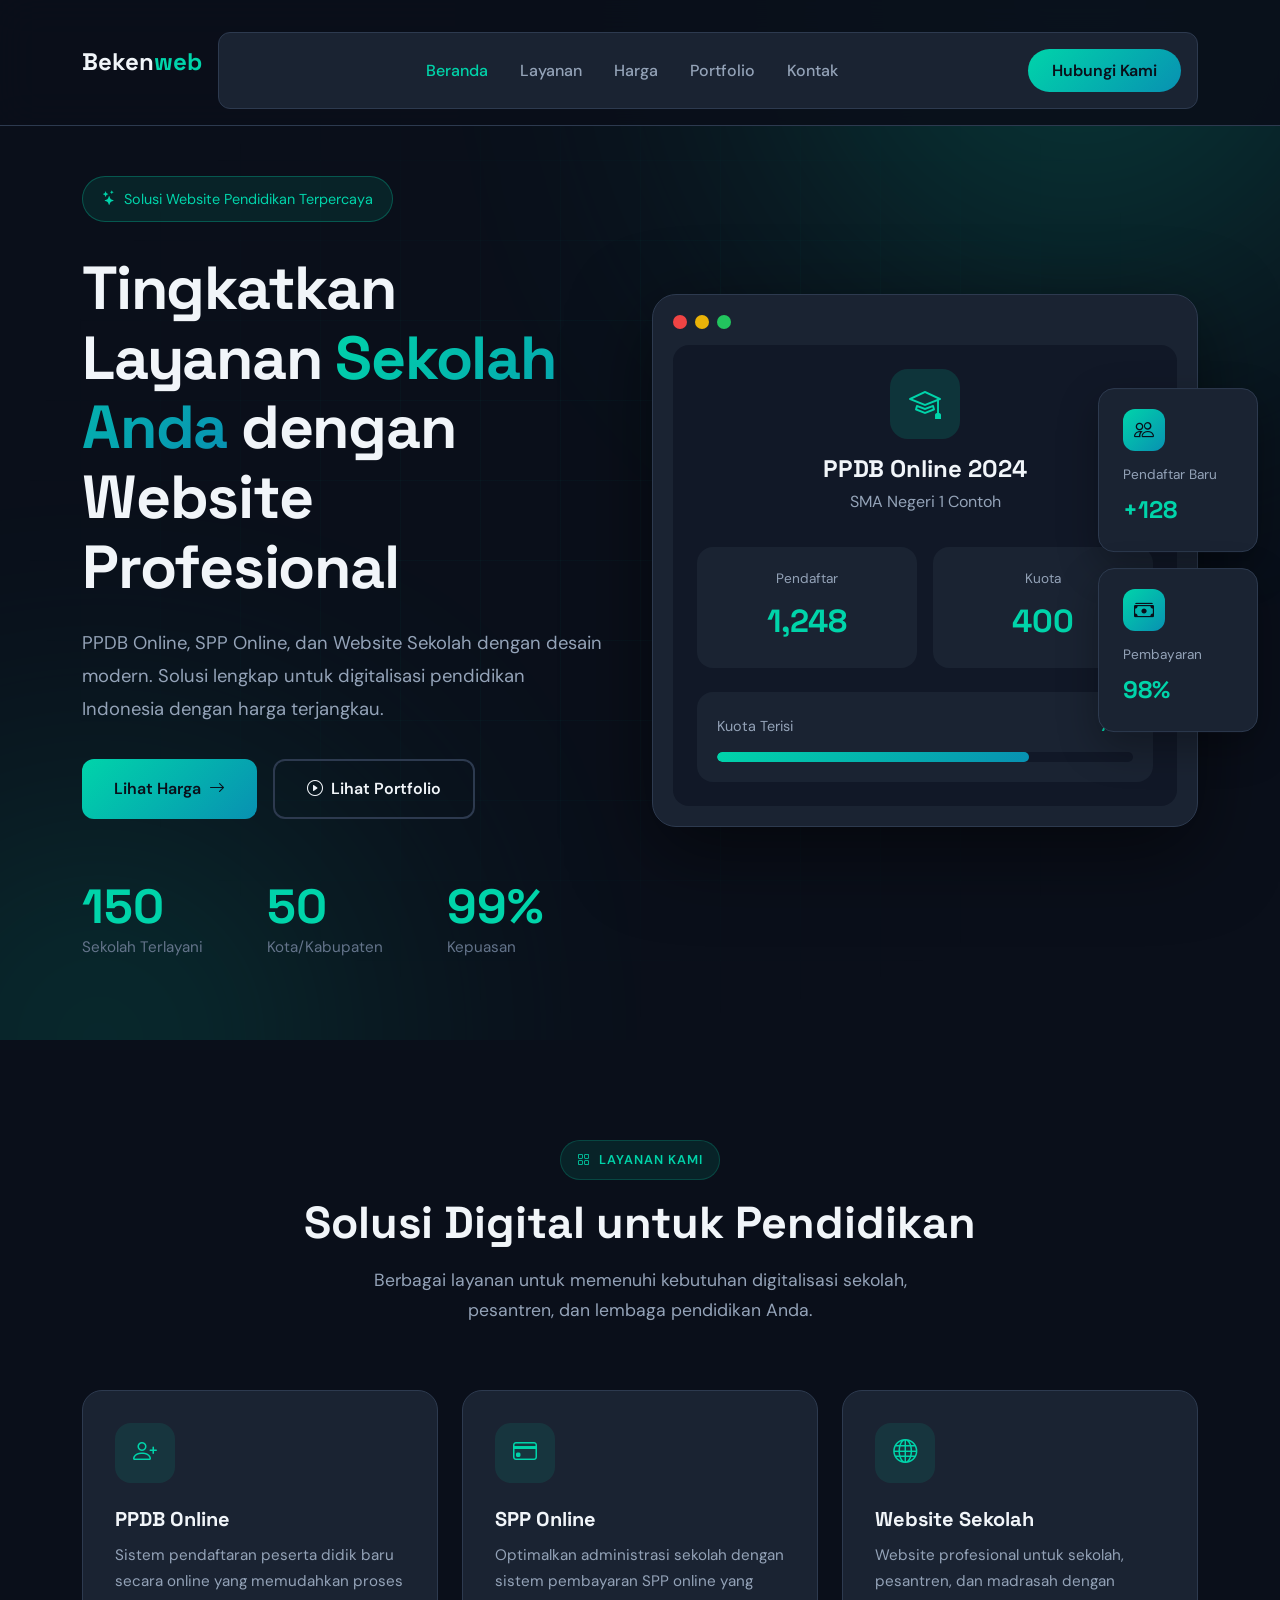
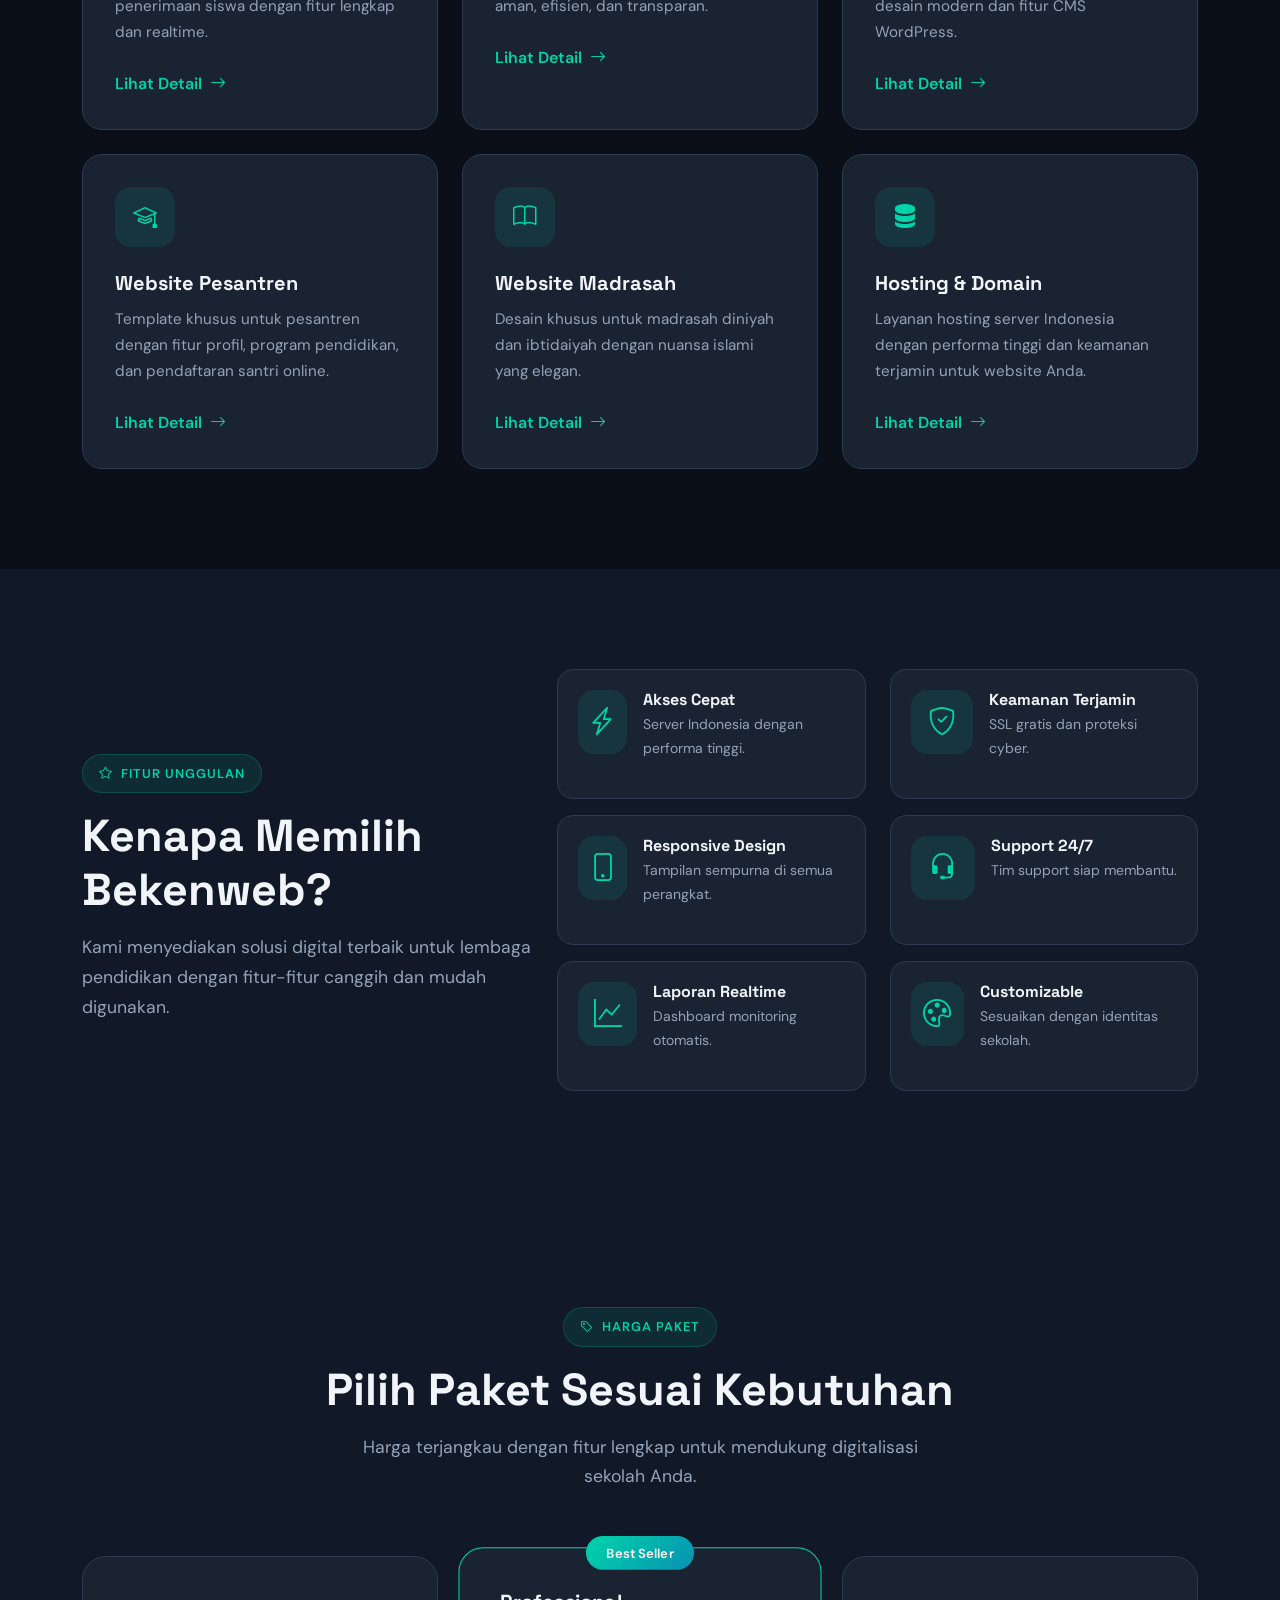
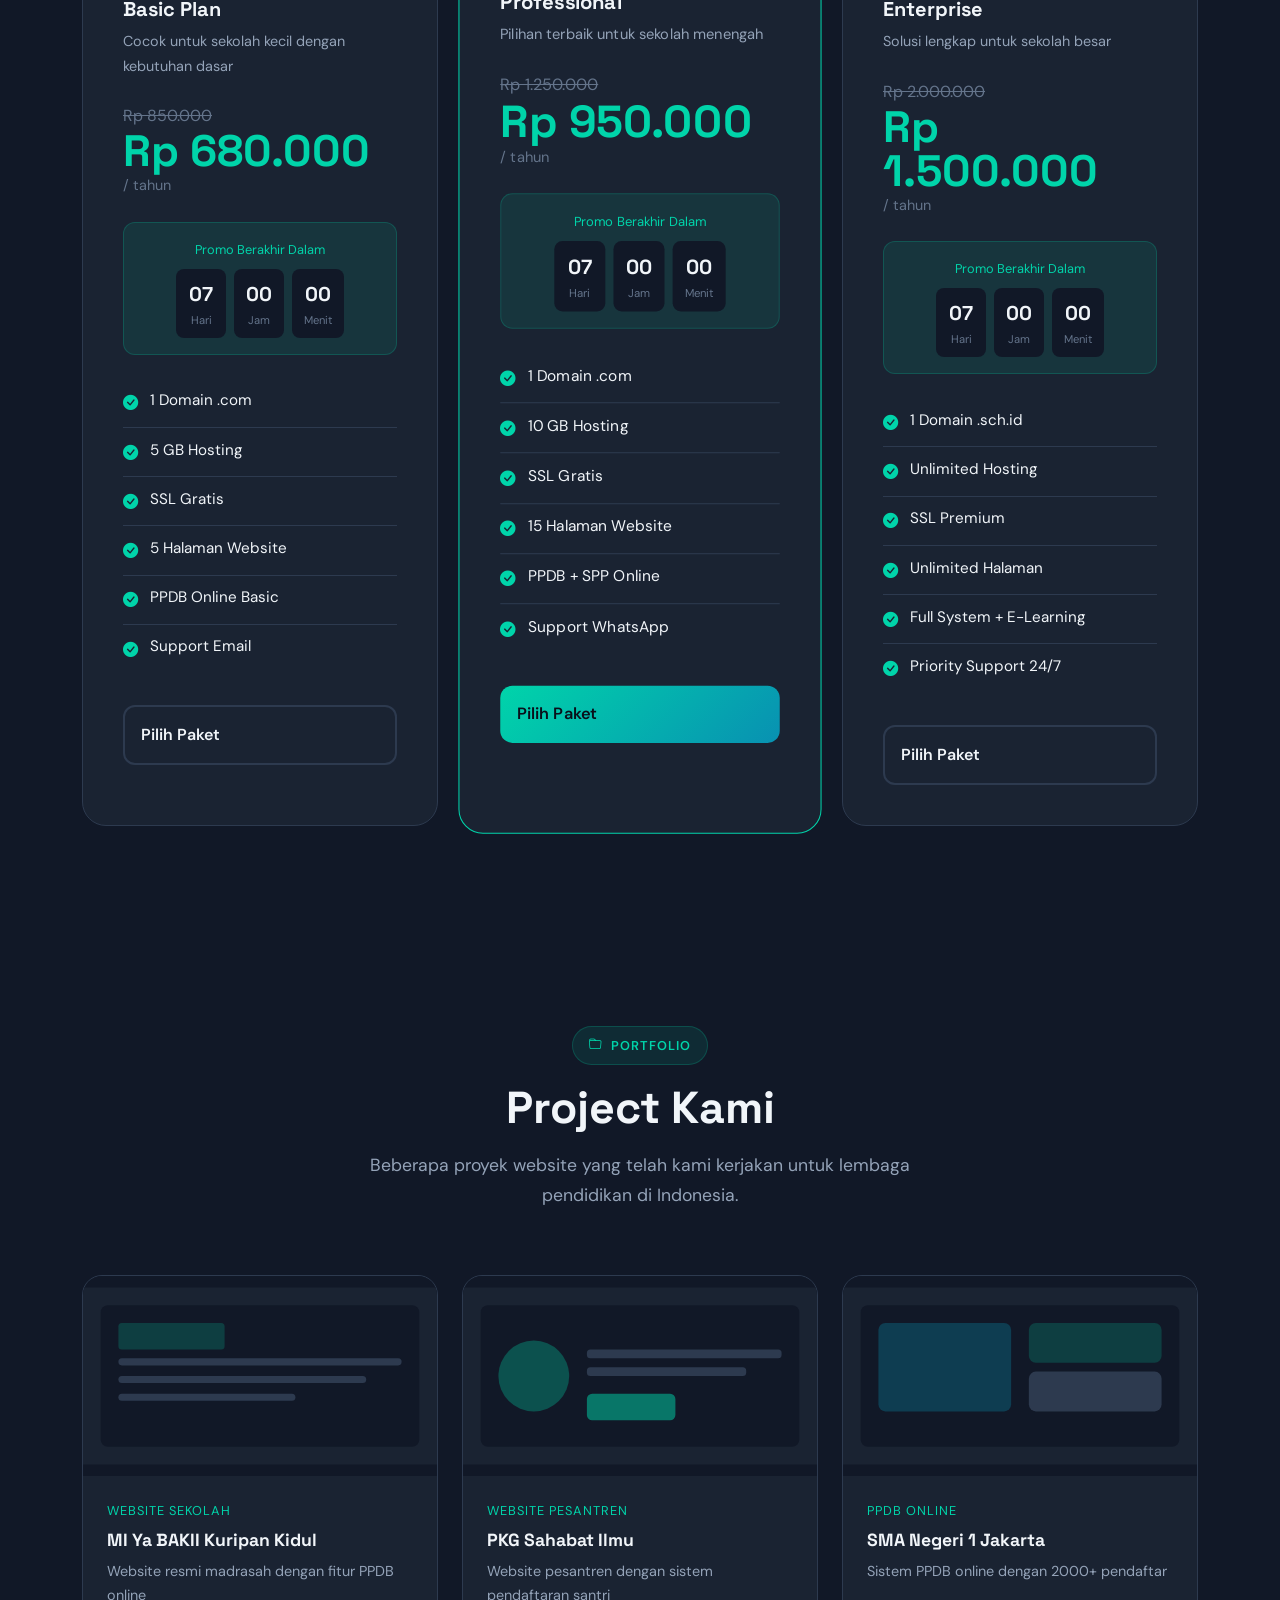
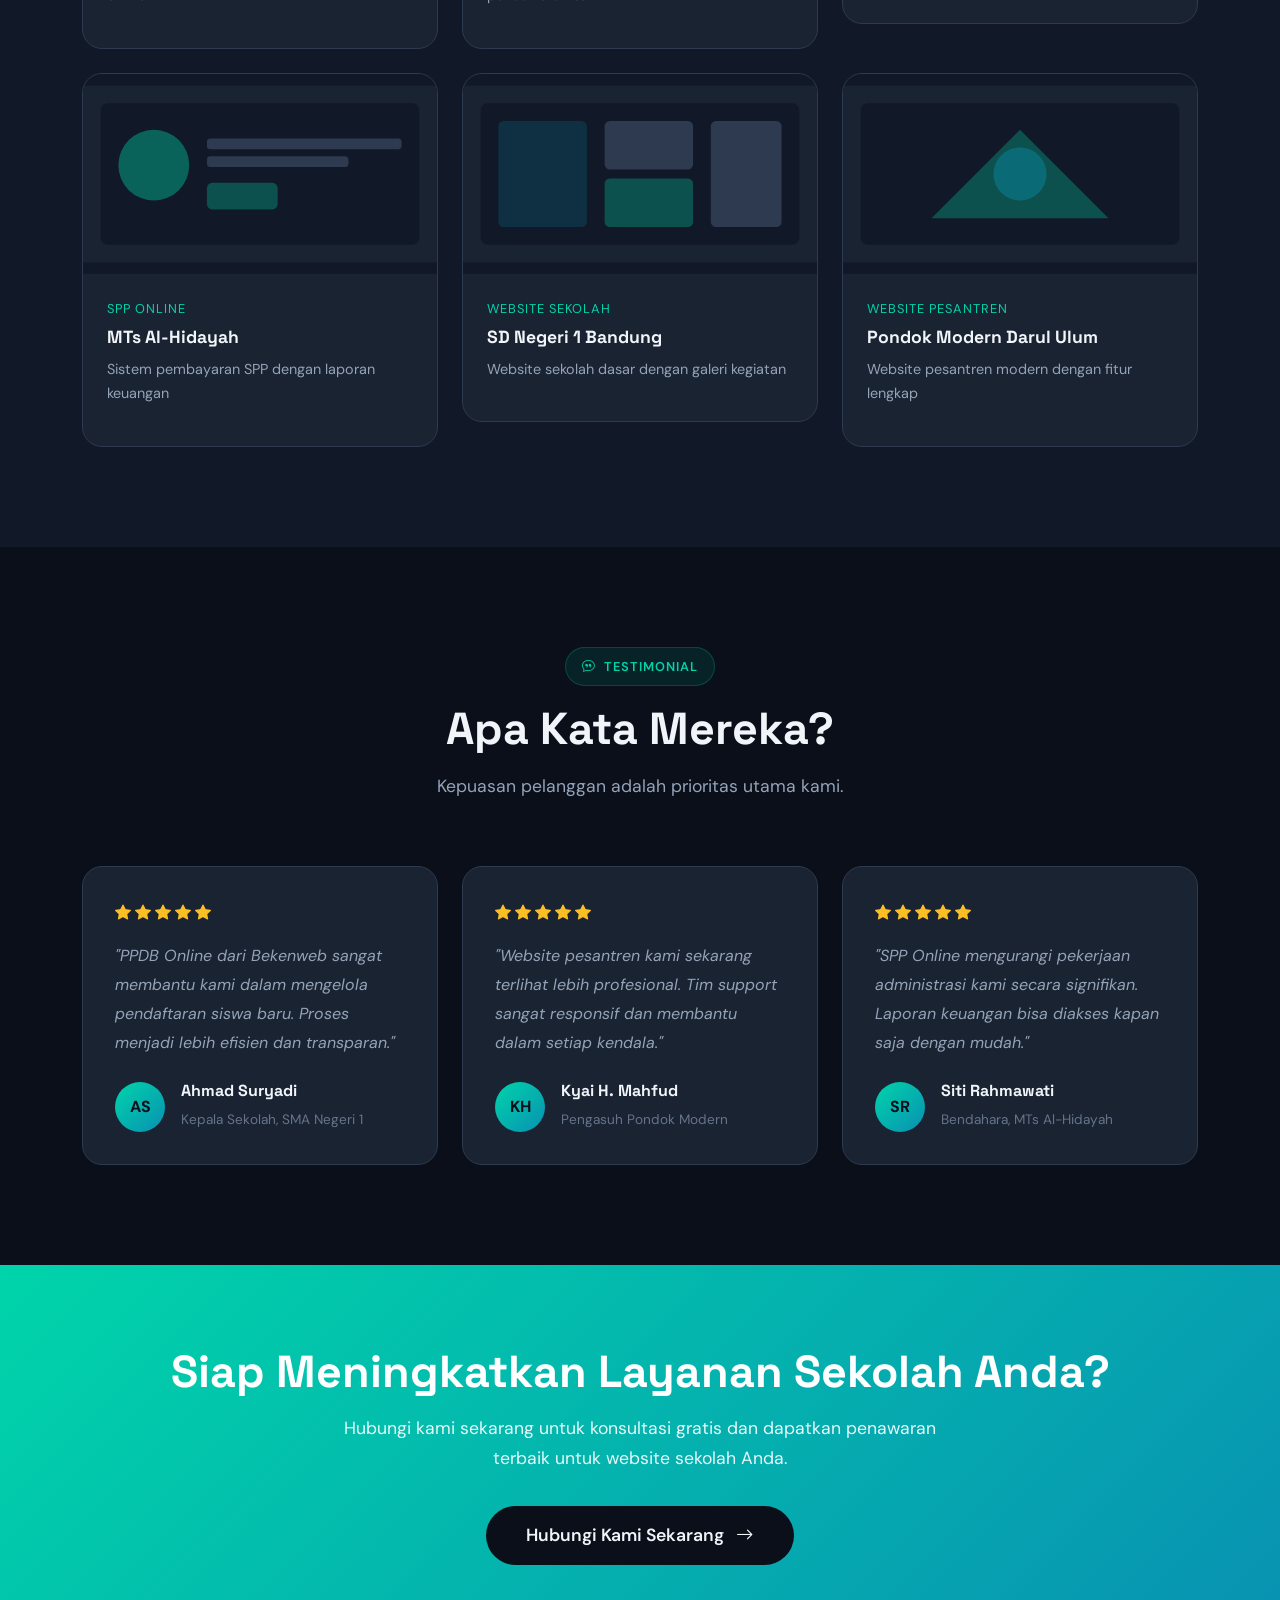
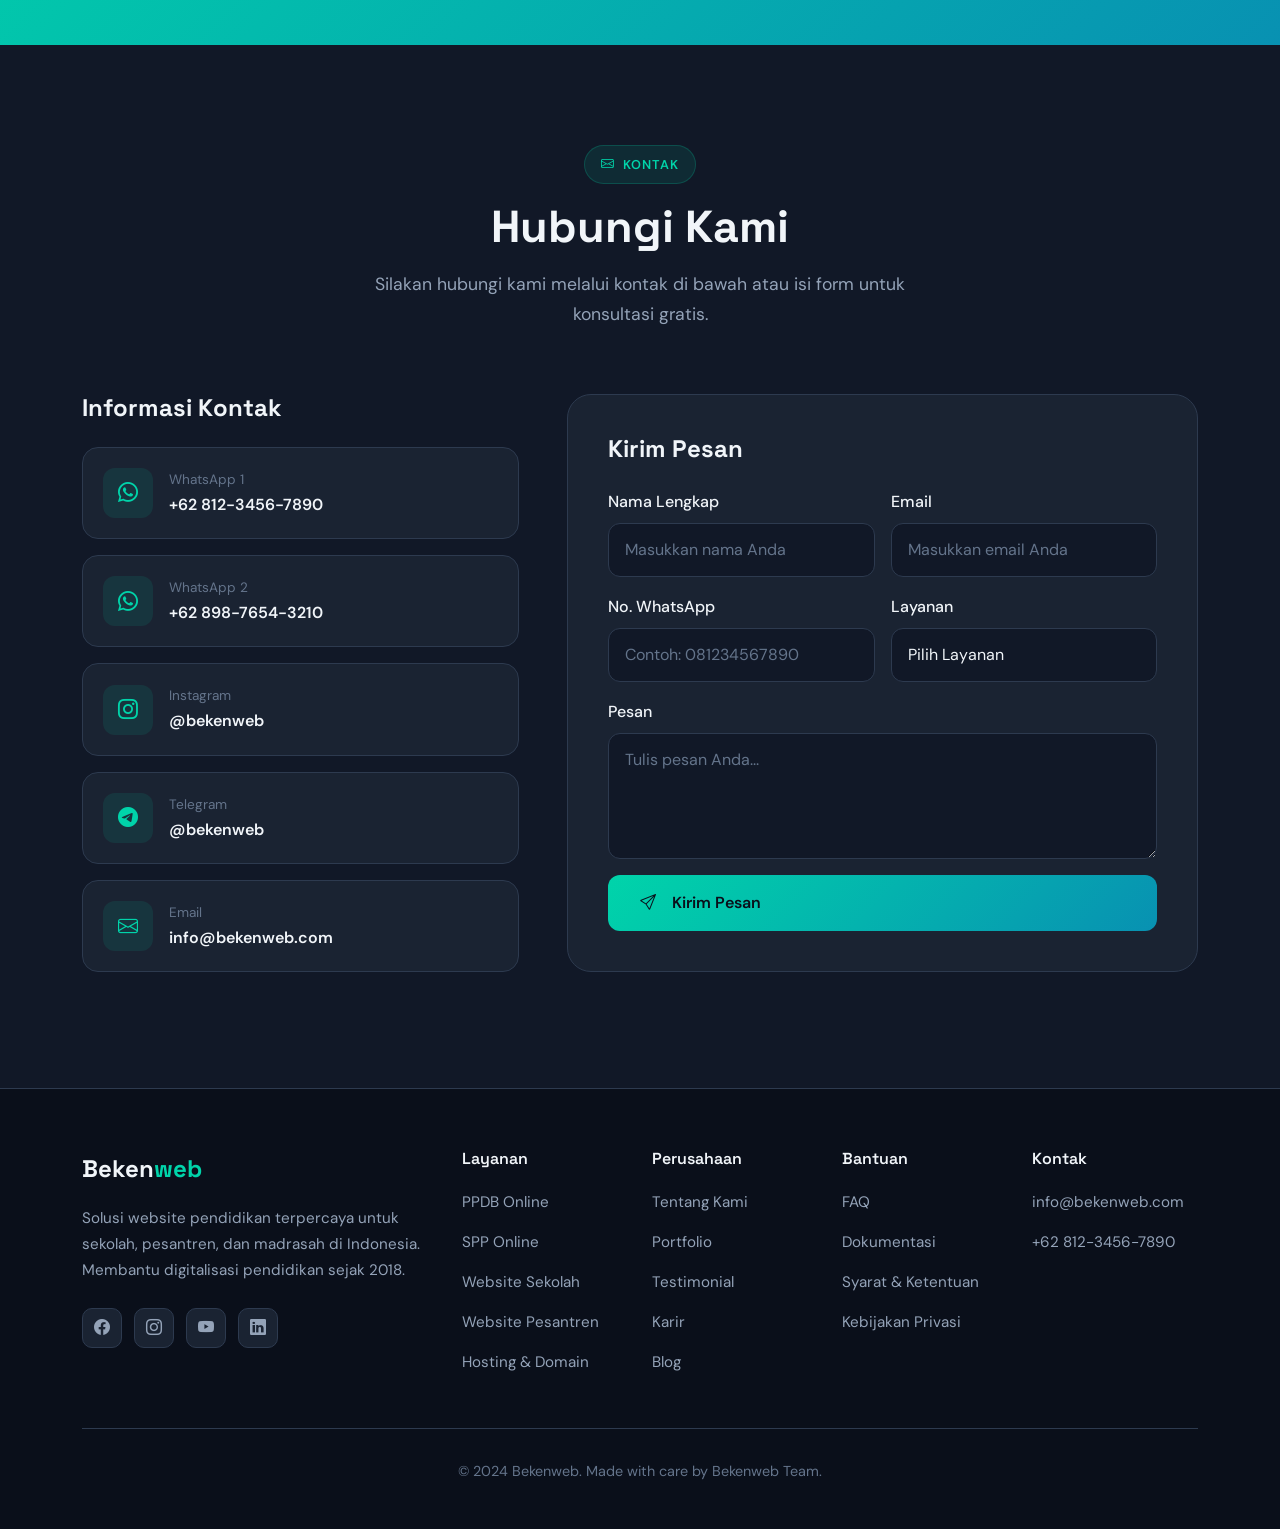
==== commit 33496b0f: "refactor: Update navigation links, rename `mockup-header` class, and standardize CSS color variables" ====
--- a/index.html
+++ b/index.html
@@ -20,7 +20,7 @@
             <div class="collapse navbar-collapse" id="navbarNav">
                 <ul class="navbar-nav mx-auto">
                     <li class="nav-item">
-                        <a class="nav-link" href="#home">Beranda</a>
+                        <a class="nav-link active" href="#home">Beranda</a>
                     </li>
                     <li class="nav-item">
                         <a class="nav-link" href="#services">Layanan</a>
@@ -172,7 +172,7 @@
                         <p class="service-desc">
                             Sistem pendaftaran peserta didik baru secara online yang memudahkan proses penerimaan siswa dengan fitur lengkap dan realtime.
                         </p>
-                        <a href="#pricing" class="service-link">
+                        <a href="ppdb-online.html" class="service-link">
                             Lihat Detail <i class="bi bi-arrow-right"></i>
                         </a>
                     </div>
@@ -186,7 +186,7 @@
                         <p class="service-desc">
                             Optimalkan administrasi sekolah dengan sistem pembayaran SPP online yang aman, efisien, dan transparan.
                         </p>
-                        <a href="#pricing" class="service-link">
+                        <a href="spp-online.html" class="service-link">
                             Lihat Detail <i class="bi bi-arrow-right"></i>
                         </a>
                     </div>
--- a/style/main.css
+++ b/style/main.css
@@ -1,3 +1,5 @@
+/* Unified Main CSS */
+
 :root {
     --bg-primary: #0a0f1a;
     --bg-secondary: #111827;
@@ -34,7 +36,6 @@
     font-weight: 700;
 }
 
-/* Navbar */
 .navbar-custom {
     background: rgba(10, 15, 26, 0.9);
     backdrop-filter: blur(20px);
@@ -85,13 +86,12 @@
     box-shadow: 0 8px 25px rgba(0, 212, 170, 0.4);
 }
 
-/* Hero Section - IMPROVED */
 .hero-section {
     min-height: 100vh;
     position: relative;
     display: flex;
     align-items: center;
-    padding: 160px 0 80px; /* Increased top padding */
+    padding: 160px 0 80px; 
     overflow: hidden;
 }
 
@@ -119,7 +119,7 @@
 .hero-gradient-2 {
     width: 600px;
     height: 600px;
-    background: radial-gradient(circle, var(--accent-secondary) 0%, transparent 70%);
+    background: radial-gradient(circle, var(--accent) 0%, transparent 70%);
     bottom: -300px;
     left: -200px;
 }
@@ -150,7 +150,7 @@
     font-size: 0.9rem;
     color: var(--accent);
     margin-bottom: 2rem;
-    margin-top: 1rem; /* Added margin top */
+    margin-top: 1rem;
 }
 
 .hero-title {
@@ -224,7 +224,6 @@
     background: rgba(0, 212, 170, 0.05);
 }
 
-/* Stats - Horizontal Layout */
 .hero-stats {
     display: flex;
     gap: 4rem;
@@ -249,7 +248,6 @@
     font-size: 0.95rem;
 }
 
-/* Hero Mockup - WIDER */
 .hero-image-wrapper {
     position: relative;
     display: flex;
@@ -282,9 +280,17 @@
     border-radius: 50%;
 }
 
-.mockup-dot-red { background: #ef4444; }
-.mockup-dot-yellow { background: #eab308; }
-.mockup-dot-green { background: #22c55e; }
+.mockup-dot-red {
+    background: #ef4444;
+}
+
+.mockup-dot-yellow {
+    background: #eab308;
+}
+
+.mockup-dot-green {
+    background: #22c55e;
+}
 
 .mockup-content {
     background: var(--bg-secondary);
@@ -387,7 +393,6 @@
     width: 75%;
 }
 
-/* Info Cards - Static */
 .info-cards {
     position: absolute;
     right: -60px;
@@ -436,7 +441,6 @@
     color: var(--accent);
 }
 
-/* Services Section */
 .services-section {
     padding: 100px 0;
     position: relative;
@@ -559,7 +563,6 @@
     gap: 0.75rem;
 }
 
-/* Features Section */
 .features-section {
     padding: 100px 0;
     background: var(--bg-secondary);
@@ -608,7 +611,6 @@
     margin: 0;
 }
 
-/* Pricing Section */
 .pricing-section {
     padding: 100px 0;
     position: relative;
@@ -716,7 +718,6 @@
     transition: all 0.3s ease;
 }
 
-/* Countdown */
 .countdown-box {
     background: rgba(0, 212, 170, 0.1);
     border: 1px solid rgba(0, 212, 170, 0.2);
@@ -757,7 +758,6 @@
     color: var(--text-muted);
 }
 
-/* Portfolio Section */
 .portfolio-section {
     padding: 100px 0;
     background: var(--bg-secondary);
@@ -832,7 +832,6 @@
     font-size: 0.9rem;
 }
 
-/* Testimonials */
 .testimonials-section {
     padding: 100px 0;
 }
@@ -886,7 +885,6 @@
     font-size: 0.85rem;
 }
 
-/* CTA Section */
 .cta-section {
     padding: 80px 0;
     background: var(--gradient-1);
@@ -930,7 +928,6 @@
     color: var(--accent);
 }
 
-/* Contact Section */
 .contact-section {
     padding: 100px 0;
     background: var(--bg-secondary);
@@ -1014,7 +1011,6 @@
     color: var(--text-muted);
 }
 
-/* Footer */
 .footer {
     background: var(--bg-primary);
     border-top: 1px solid var(--border-color);
@@ -1100,17 +1096,16 @@
     font-size: 0.9rem;
 }
 
-/* Responsive */
 @media (max-width: 1200px) {
-    .info-cards {
+.info-cards {
         display: none;
     }
 }
 
 @media (max-width: 991px) {
-    .hero-section {
+.hero-section {
         text-align: center;
-        padding-top: 140px; /* Adjusted for tablet */
+        padding-top: 140px; 
     }
 
     .hero-desc {
@@ -1140,8 +1135,8 @@
 }
 
 @media (max-width: 767px) {
-    .hero-section {
-        padding: 130px 0 60px; /* Adjusted for mobile */
+.hero-section {
+        padding: 130px 0 60px; 
     }
 
     .hero-stats {
@@ -1166,7 +1161,6 @@
     }
 }
 
-/* Mobile Nav */
 .navbar-toggler {
     border: 1px solid var(--border-color);
     padding: 0.5rem;
@@ -1182,4 +1176,914 @@
     border-radius: 12px;
     padding: 1rem;
     border: 1px solid var(--border-color);
+}
+
+.feature-list-check {
+    list-style: none;
+    padding: 0;
+    margin: 0;
+}
+
+.feature-list-check li {
+    display: flex;
+    align-items: flex-start;
+    gap: 1.25rem;
+    margin-bottom: 2rem;
+}
+
+.feature-list-check .check-icon {
+    width: 28px;
+    height: 28px;
+    min-width: 28px;
+    background: var(--gradient-1);
+    border-radius: 50%;
+    display: flex;
+    align-items: center;
+    justify-content: center;
+    color: var(--bg-primary);
+    font-size: 0.9rem;
+    margin-top: 0.2rem;
+    box-shadow: 0 4px 15px rgba(0, 212, 170, 0.3);
+}
+
+.feature-list-check h5 {
+    font-size: 1.15rem;
+    margin-bottom: 0.35rem;
+    color: var(--text-primary);
+}
+
+.feature-list-check p {
+    color: var(--text-secondary);
+    font-size: 0.95rem;
+    margin-bottom: 0;
+    line-height: 1.6;
+}
+
+.promo-box {
+    background: rgba(255, 193, 7, 0.1);
+    border: 1px solid rgba(255, 193, 7, 0.3);
+    border-radius: 12px;
+    padding: 1.25rem;
+    text-align: center;
+}
+
+.custom-order-img {
+    border-radius: 20px;
+    overflow: hidden;
+    height: 100%;
+    min-height: 350px;
+    box-shadow: 0 20px 40px rgba(0,0,0,0.3);
+}
+
+.custom-order-img img {
+    width: 100%;
+    height: 100%;
+    object-fit: cover;
+}
+
+.gallery-grid {
+    display: grid;
+    grid-template-columns: repeat(3, 1fr);
+    gap: 1.5rem;
+}
+
+.gallery-item {
+    background: var(--bg-card);
+    border: 1px solid var(--border-color);
+    border-radius: 12px;
+    overflow: hidden;
+    aspect-ratio: 16/9;
+    transition: all 0.3s ease;
+}
+
+.gallery-item:hover {
+    transform: translateY(-5px);
+    border-color: var(--accent);
+    box-shadow: 0 10px 30px rgba(0, 212, 170, 0.15);
+}
+
+@media (max-width: 991px) {
+.gallery-grid {
+        grid-template-columns: repeat(2, 1fr);
+    }
+}
+
+@media (max-width: 767px) {
+.gallery-grid {
+        grid-template-columns: 1fr;
+    }
+}
+
+.nav-link.active {
+    color: var(--accent) !important;
+}
+
+.hero-title {
+    font-size: clamp(2.5rem, 5vw, 3.8rem);
+    line-height: 1.15;
+    margin-bottom: 1.5rem;
+    letter-spacing: -0.02em;
+}
+
+.hero-desc {
+    font-size: 1.15rem;
+    color: var(--text-secondary);
+    max-width: 520px;
+    margin-bottom: 2rem;
+    line-height: 1.8;
+}
+
+.hero-features {
+    display: flex;
+    flex-wrap: wrap;
+    gap: 1rem;
+    margin-bottom: 2.5rem;
+}
+
+.hero-feature-item {
+    display: flex;
+    align-items: center;
+    gap: 0.5rem;
+    color: var(--text-secondary);
+    font-size: 0.95rem;
+}
+
+.hero-feature-item i {
+    color: var(--accent);
+}
+
+.hero-buttons {
+    display: flex;
+    gap: 1rem;
+    flex-wrap: wrap;
+}
+
+.hero-mockup {
+    position: relative;
+    width: 100%;
+    max-width: 550px;
+}
+
+.mockup-app-header {
+    display: flex;
+    justify-content: space-between;
+    align-items: center;
+    margin-bottom: 1rem;
+    padding-bottom: 1rem;
+    border-bottom: 1px solid var(--border-color);
+}
+
+.mockup-logo {
+    display: flex;
+    align-items: center;
+    gap: 0.75rem;
+}
+
+.mockup-logo-icon {
+    width: 36px;
+    height: 36px;
+    background: var(--gradient-1);
+    border-radius: 10px;
+    display: flex;
+    align-items: center;
+    justify-content: center;
+}
+
+.mockup-logo-icon i {
+    color: var(--bg-primary);
+    font-size: 1.1rem;
+}
+
+.mockup-logo-text {
+    font-family: 'Space Grotesk', sans-serif;
+    font-weight: 600;
+    font-size: 1rem;
+}
+
+.mockup-status {
+    background: rgba(34, 197, 94, 0.1);
+    color: #22c55e;
+    padding: 0.35rem 0.75rem;
+    border-radius: 50px;
+    font-size: 0.75rem;
+    font-weight: 600;
+}
+
+.mockup-content {
+    background: var(--bg-secondary);
+    border-radius: 16px;
+    padding: 1.5rem;
+}
+
+.mockup-form-header {
+    text-align: center;
+    margin-bottom: 1.5rem;
+}
+
+.mockup-form-title {
+    font-size: 1.25rem;
+    margin-bottom: 0.25rem;
+}
+
+.mockup-form-subtitle {
+    color: var(--text-secondary);
+    font-size: 0.85rem;
+}
+
+.mockup-form-group {
+    margin-bottom: 1rem;
+}
+
+.mockup-form-label {
+    display: block;
+    font-size: 0.8rem;
+    color: var(--text-secondary);
+    margin-bottom: 0.35rem;
+}
+
+.mockup-form-input {
+    background: var(--bg-card);
+    border: 1px solid var(--border-color);
+    border-radius: 10px;
+    padding: 0.75rem 1rem;
+    width: 100%;
+    color: var(--text-primary);
+    font-size: 0.9rem;
+}
+
+.mockup-form-row {
+    display: grid;
+    grid-template-columns: 1fr 1fr;
+    gap: 1rem;
+}
+
+.mockup-form-btn {
+    background: var(--gradient-1);
+    color: var(--bg-primary);
+    border: none;
+    padding: 0.875rem;
+    border-radius: 10px;
+    font-weight: 600;
+    width: 100%;
+    margin-top: 0.5rem;
+    cursor: pointer;
+}
+
+.device-mockup {
+    position: absolute;
+    background: var(--bg-card);
+    border: 1px solid var(--border-color);
+    border-radius: 16px;
+    padding: 0.75rem;
+    box-shadow: 0 20px 50px rgba(0, 0, 0, 0.4);
+}
+
+.device-mockup-1 {
+    width: 140px;
+    bottom: -20px;
+    left: -40px;
+}
+
+.device-mockup-2 {
+    width: 160px;
+    top: 20px;
+    right: -50px;
+}
+
+.device-screen {
+    background: var(--bg-secondary);
+    border-radius: 10px;
+    padding: 0.75rem;
+    min-height: 200px;
+}
+
+.device-header {
+    display: flex;
+    justify-content: space-between;
+    align-items: center;
+    margin-bottom: 0.75rem;
+}
+
+.device-title {
+    font-size: 0.7rem;
+    color: var(--text-secondary);
+}
+
+.device-badge {
+    font-size: 0.6rem;
+    padding: 0.2rem 0.5rem;
+    border-radius: 50px;
+}
+
+.device-badge.success {
+    background: rgba(34, 197, 94, 0.1);
+    color: #22c55e;
+}
+
+.device-badge.warning {
+    background: rgba(234, 179, 8, 0.1);
+    color: #eab308;
+}
+
+.device-stat {
+    text-align: center;
+    padding: 0.5rem;
+    background: var(--bg-card);
+    border-radius: 8px;
+    margin-bottom: 0.5rem;
+}
+
+.device-stat-value {
+    font-family: 'Space Grotesk', sans-serif;
+    font-size: 1.25rem;
+    font-weight: 700;
+    color: var(--accent);
+}
+
+.device-stat-label {
+    font-size: 0.6rem;
+    color: var(--text-muted);
+}
+
+.reasons-section {
+    padding: 100px 0;
+    background: var(--bg-secondary);
+}
+
+.reason-card {
+    background: var(--bg-card);
+    border: 1px solid var(--border-color);
+    border-radius: 20px;
+    padding: 2rem;
+    height: 100%;
+    transition: all 0.3s ease;
+    position: relative;
+    overflow: hidden;
+}
+
+.reason-card::before {
+    content: '';
+    position: absolute;
+    top: 0;
+    left: 0;
+    width: 4px;
+    height: 0;
+    background: var(--gradient-1);
+    transition: all 0.3s ease;
+}
+
+.reason-card:hover {
+    transform: translateY(-5px);
+    border-color: rgba(0, 212, 170, 0.3);
+}
+
+.reason-card:hover::before {
+    height: 100%;
+}
+
+.reason-number {
+    font-family: 'Space Grotesk', sans-serif;
+    font-size: 3rem;
+    font-weight: 700;
+    color: var(--accent);
+    opacity: 0.3;
+    line-height: 1;
+    margin-bottom: 1rem;
+}
+
+.reason-icon {
+    width: 56px;
+    height: 56px;
+    background: rgba(0, 212, 170, 0.1);
+    border-radius: 14px;
+    display: flex;
+    align-items: center;
+    justify-content: center;
+    margin-bottom: 1.25rem;
+    transition: all 0.3s ease;
+}
+
+.reason-card:hover .reason-icon {
+    background: var(--gradient-1);
+}
+
+.reason-icon i {
+    font-size: 1.5rem;
+    color: var(--accent);
+    transition: all 0.3s ease;
+}
+
+.reason-card:hover .reason-icon i {
+    color: var(--bg-primary);
+}
+
+.reason-title {
+    font-size: 1.2rem;
+    margin-bottom: 0.75rem;
+}
+
+.reason-desc {
+    color: var(--text-secondary);
+    font-size: 0.95rem;
+}
+
+.features-section {
+    padding: 100px 0;
+}
+
+.feature-card {
+    background: var(--bg-card);
+    border: 1px solid var(--border-color);
+    border-radius: 20px;
+    padding: 2rem;
+    height: 100%;
+    transition: all 0.3s ease;
+    display: flex;
+    flex-direction: column;
+}
+
+.feature-card:hover {
+    transform: translateY(-5px);
+    border-color: rgba(0, 212, 170, 0.3);
+    box-shadow: 0 20px 40px rgba(0, 0, 0, 0.3);
+}
+
+.feature-icon {
+    width: 64px;
+    height: 64px;
+    background: rgba(0, 212, 170, 0.1);
+    border-radius: 16px;
+    display: flex;
+    align-items: center;
+    justify-content: center;
+    margin-bottom: 1.5rem;
+    transition: all 0.3s ease;
+}
+
+.feature-card:hover .feature-icon {
+    background: var(--gradient-1);
+}
+
+.feature-icon i {
+    font-size: 1.75rem;
+    color: var(--accent);
+    transition: all 0.3s ease;
+}
+
+.feature-card:hover .feature-icon i {
+    color: var(--bg-primary);
+}
+
+.feature-title {
+    font-size: 1.25rem;
+    margin-bottom: 0.75rem;
+}
+
+.feature-desc {
+    color: var(--text-secondary);
+    font-size: 0.95rem;
+    flex-grow: 1;
+}
+
+.pricing-section {
+    padding: 100px 0;
+    background: var(--bg-secondary);
+}
+
+.pricing-card.featured::before {
+    content: 'Best Seller';
+    position: absolute;
+    top: -12px;
+    left: 50%;
+    transform: translateX(-50%);
+    background: var(--gradient-1);
+    color: var(--bg-primary);
+    padding: 0.35rem 1.25rem;
+    border-radius: 50px;
+    font-size: 0.8rem;
+    font-weight: 600;
+}
+
+.price-current {
+    font-family: 'Space Grotesk', sans-serif;
+    font-size: 2.75rem;
+    font-weight: 700;
+    color: var(--accent);
+    line-height: 1;
+}
+
+.pricing-features li {
+    display: flex;
+    align-items: flex-start;
+    gap: 0.75rem;
+    padding: 0.6rem 0;
+    border-bottom: 1px solid var(--border-color);
+    font-size: 0.95rem;
+}
+
+.pricing-features i {
+    color: var(--accent);
+    margin-top: 0.2rem;
+}
+
+.screenshot-section {
+    padding: 100px 0;
+}
+
+.screenshot-wrapper {
+    position: relative;
+    display: flex;
+    justify-content: center;
+    gap: 2rem;
+    flex-wrap: wrap;
+}
+
+.screenshot-device {
+    background: var(--bg-card);
+    border: 1px solid var(--border-color);
+    border-radius: 20px;
+    padding: 1rem;
+    box-shadow: 0 25px 60px rgba(0, 0, 0, 0.4);
+}
+
+.screenshot-laptop {
+    width: 100%;
+    max-width: 700px;
+}
+
+.screenshot-mobile {
+    width: 200px;
+    position: absolute;
+    bottom: -30px;
+    right: 5%;
+}
+
+.screenshot-screen {
+    background: var(--bg-secondary);
+    border-radius: 12px;
+    overflow: hidden;
+}
+
+.screenshot-content {
+    padding: 1.5rem;
+}
+
+.screenshot-header {
+    display: flex;
+    justify-content: space-between;
+    align-items: center;
+    margin-bottom: 1.5rem;
+    padding-bottom: 1rem;
+    border-bottom: 1px solid var(--border-color);
+}
+
+.screenshot-title {
+    font-size: 1.1rem;
+}
+
+.screenshot-table {
+    width: 100%;
+}
+
+.screenshot-table th {
+    text-align: left;
+    font-size: 0.75rem;
+    color: var(--text-muted);
+    text-transform: uppercase;
+    letter-spacing: 0.5px;
+    padding-bottom: 0.75rem;
+    border-bottom: 1px solid var(--border-color);
+}
+
+.screenshot-table td {
+    padding: 0.75rem 0;
+    font-size: 0.85rem;
+    border-bottom: 1px solid rgba(45, 58, 79, 0.5);
+}
+
+.status-badge {
+    padding: 0.25rem 0.6rem;
+    border-radius: 50px;
+    font-size: 0.7rem;
+    font-weight: 600;
+}
+
+.status-badge.success {
+    background: rgba(34, 197, 94, 0.1);
+    color: #22c55e;
+}
+
+.status-badge.pending {
+    background: rgba(234, 179, 8, 0.1);
+    color: #eab308;
+}
+
+.status-badge.failed {
+    background: rgba(239, 68, 68, 0.1);
+    color: #ef4444;
+}
+
+@media (max-width: 1200px) {
+.device-mockup {
+        display: none;
+    }
+
+    .screenshot-mobile {
+        display: none;
+    }
+}
+
+@media (max-width: 991px) {
+.hero-section {
+        text-align: center;
+        padding-top: 140px;
+    }
+
+    .hero-desc,
+    .hero-features,
+    .hero-buttons {
+        justify-content: center;
+        margin-left: auto;
+        margin-right: auto;
+    }
+
+    .hero-features {
+        display: inline-flex;
+    }
+}
+
+@media (max-width: 767px) {
+.hero-features {
+        flex-direction: column;
+        align-items: center;
+    }
+
+    .mockup-form-row {
+        grid-template-columns: 1fr;
+    }
+
+    .pricing-card.featured {
+        transform: none;
+    }
+
+    .pricing-card.featured:hover {
+        transform: translateY(-5px);
+    }
+}
+
+:root {
+    --bg-primary: #0a0f1a;
+    --bg-secondary: #111827;
+    --bg-card: #1a2332;
+    --accent: #00d4aa;
+    --accent-secondary: #0891b2;
+    --accent-orange: #f97316;
+    --text-primary: #f1f5f9;
+    --text-secondary: #94a3b8;
+    --text-muted: #64748b;
+    --border-color: #2d3a4f;
+    --gradient-1: linear-gradient(135deg, #00d4aa 0%, #0891b2 100%);
+    --gradient-orange: linear-gradient(135deg, #f97316 0%, #ea580c 100%);
+}
+
+.nav-link:hover,
+.nav-link.active {
+    color: var(--accent) !important;
+}
+
+.mockup-logo-icon i {
+    color: white;
+    font-size: 1.1rem;
+}
+
+.mockup-payment-header {
+    text-align: center;
+    margin-bottom: 1.5rem;
+}
+
+.mockup-payment-title {
+    font-size: 1.25rem;
+    margin-bottom: 0.25rem;
+}
+
+.mockup-payment-subtitle {
+    color: var(--text-secondary);
+    font-size: 0.85rem;
+}
+
+.mockup-student-info {
+    background: var(--bg-card);
+    border-radius: 12px;
+    padding: 1rem;
+    margin-bottom: 1rem;
+}
+
+.mockup-student-row {
+    display: flex;
+    justify-content: space-between;
+    padding: 0.4rem 0;
+    font-size: 0.85rem;
+}
+
+.mockup-student-label {
+    color: var(--text-muted);
+}
+
+.mockup-student-value {
+    font-weight: 600;
+}
+
+.mockup-amount {
+    text-align: center;
+    padding: 1rem;
+    background: rgba(0, 212, 170, 0.1);
+    border-radius: 12px;
+    margin-bottom: 1rem;
+}
+
+.mockup-amount-label {
+    font-size: 0.75rem;
+    color: var(--text-muted);
+    margin-bottom: 0.25rem;
+}
+
+.mockup-amount-value {
+    font-family: 'Space Grotesk', sans-serif;
+    font-size: 2rem;
+    font-weight: 700;
+    color: var(--accent);
+}
+
+.mockup-payment-btn {
+    background: var(--gradient-1);
+    color: var(--bg-primary);
+    border: none;
+    padding: 0.875rem;
+    border-radius: 10px;
+    font-weight: 600;
+    width: 100%;
+    cursor: pointer;
+}
+
+.device-mockup-1 {
+    width: 150px;
+    bottom: -20px;
+    left: -40px;
+}
+
+.device-mockup-2 {
+    width: 140px;
+    top: 20px;
+    right: -50px;
+}
+
+.device-screen {
+    background: var(--bg-secondary);
+    border-radius: 10px;
+    padding: 0.75rem;
+    min-height: 180px;
+}
+
+.benefits-section {
+    padding: 100px 0;
+    background: var(--bg-secondary);
+}
+
+.benefit-card {
+    background: var(--bg-card);
+    border: 1px solid var(--border-color);
+    border-radius: 20px;
+    padding: 2rem;
+    height: 100%;
+    transition: all 0.3s ease;
+    position: relative;
+    overflow: hidden;
+}
+
+.benefit-card::before {
+    content: '';
+    position: absolute;
+    top: 0;
+    left: 0;
+    width: 4px;
+    height: 0;
+    background: var(--gradient-1);
+    transition: all 0.3s ease;
+}
+
+.benefit-card:hover {
+    transform: translateY(-5px);
+    border-color: rgba(0, 212, 170, 0.3);
+}
+
+.benefit-card:hover::before {
+    height: 100%;
+}
+
+.benefit-number {
+    font-family: 'Space Grotesk', sans-serif;
+    font-size: 3rem;
+    font-weight: 700;
+    color: var(--accent);
+    opacity: 0.3;
+    line-height: 1;
+    margin-bottom: 1rem;
+}
+
+.benefit-icon {
+    width: 56px;
+    height: 56px;
+    background: rgba(0, 212, 170, 0.1);
+    border-radius: 14px;
+    display: flex;
+    align-items: center;
+    justify-content: center;
+    margin-bottom: 1.25rem;
+    transition: all 0.3s ease;
+}
+
+.benefit-card:hover .benefit-icon {
+    background: var(--gradient-1);
+}
+
+.benefit-icon i {
+    font-size: 1.5rem;
+    color: var(--accent);
+    transition: all 0.3s ease;
+}
+
+.benefit-card:hover .benefit-icon i {
+    color: white;
+}
+
+.benefit-title {
+    font-size: 1.2rem;
+    margin-bottom: 0.75rem;
+}
+
+.benefit-desc {
+    color: var(--text-secondary);
+    font-size: 0.95rem;
+}
+
+.pricing-card.featured::before {
+    content: 'Best Seller';
+    position: absolute;
+    top: -12px;
+    left: 50%;
+    transform: translateX(-50%);
+    background: var(--gradient-1);
+    color: white;
+    padding: 0.35rem 1.25rem;
+    border-radius: 50px;
+    font-size: 0.8rem;
+    font-weight: 600;
+}
+
+.cta-title {
+    font-size: clamp(2rem, 4vw, 2.8rem);
+    color: white;
+    margin-bottom: 1rem;
+}
+
+.cta-desc {
+    color: rgba(255, 255, 255, 0.9);
+    font-size: 1.1rem;
+    margin-bottom: 2rem;
+    max-width: 600px;
+    margin-left: auto;
+    margin-right: auto;
+}
+
+.btn-cta:hover {
+    background: white;
+    color: var(--accent);
+}
+
+@media (max-width: 1200px) {
+.device-mockup,
+    .screenshot-mobile {
+        display: none;
+    }
+}
+
+@media (max-width: 991px) {
+.hero-features {
+        display: inline-flex;
+    }
+}
+
+@media (max-width: 767px) {
+.hero-features {
+        flex-direction: column;
+        align-items: center;
+    }
+
+    .pricing-card.featured {
+        transform: none;
+    }
+
+    .pricing-card.featured:hover {
+        transform: translateY(-5px);
+    }
 }
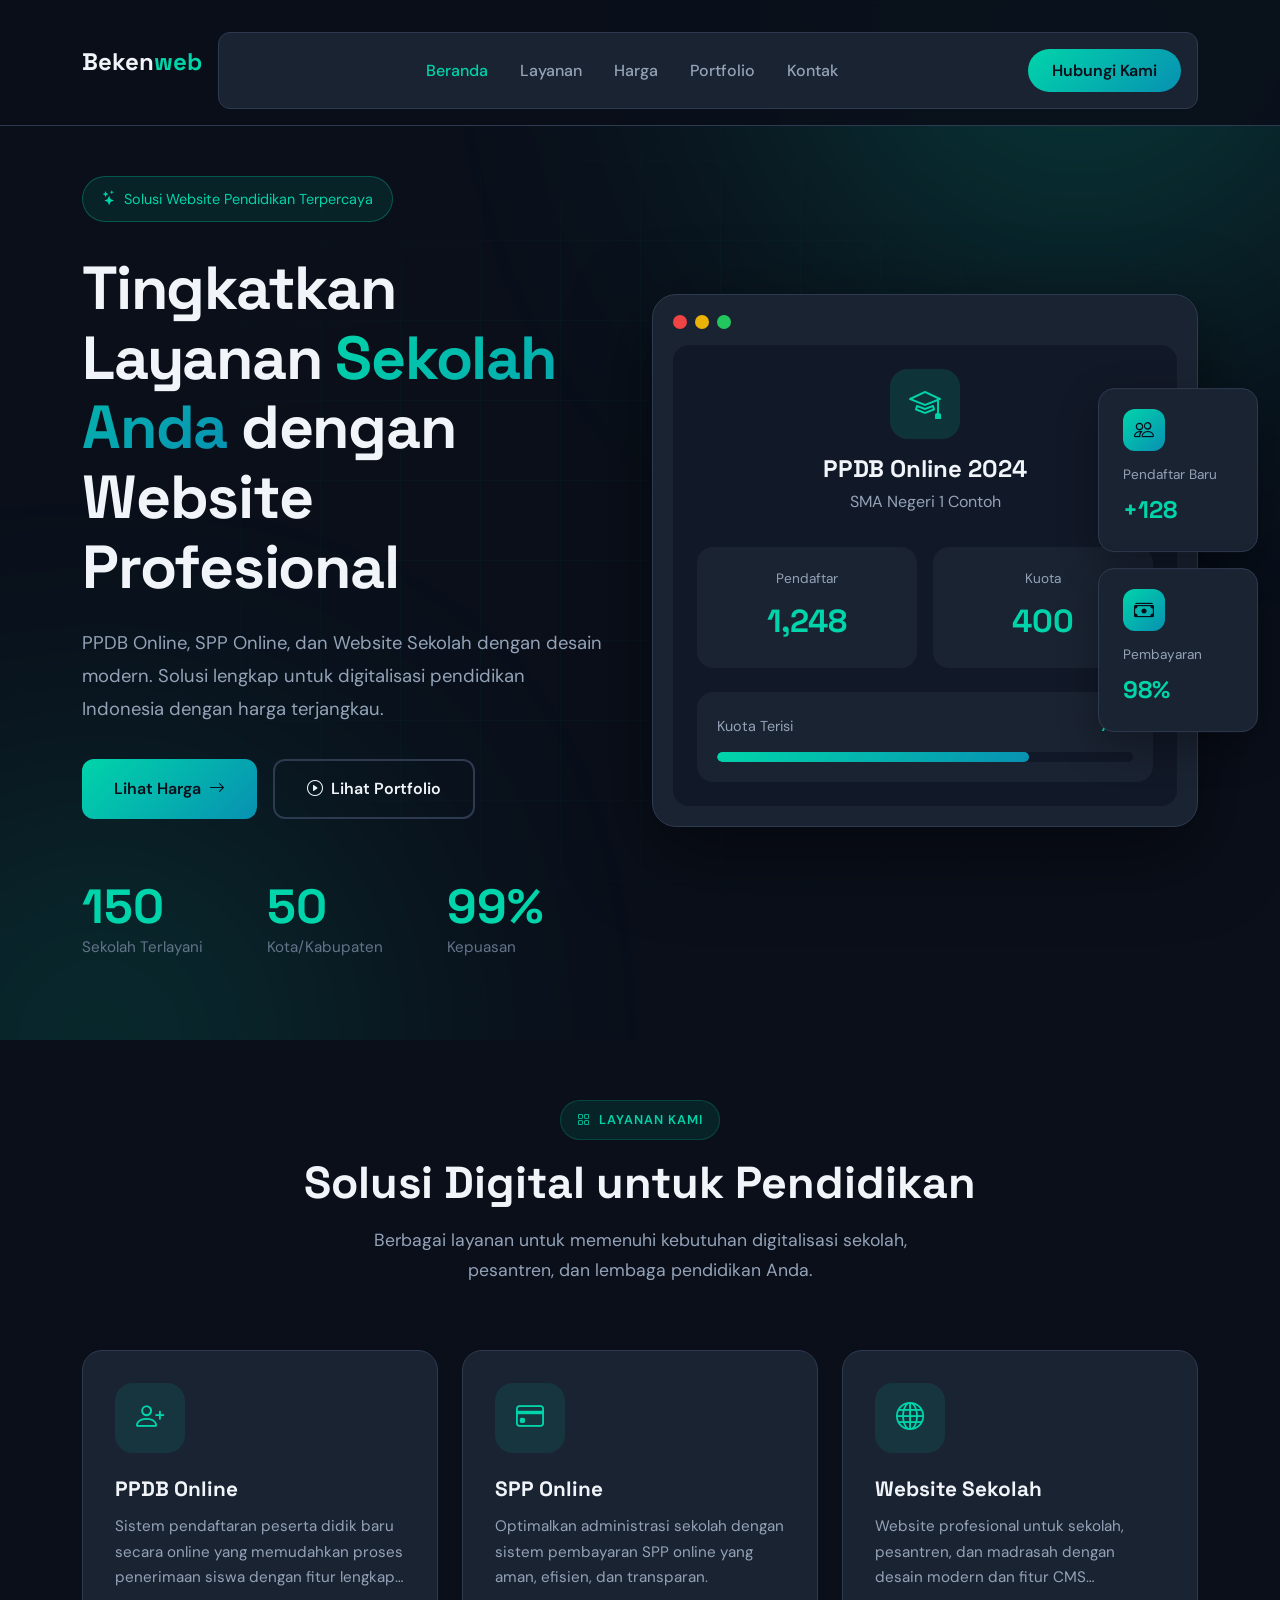
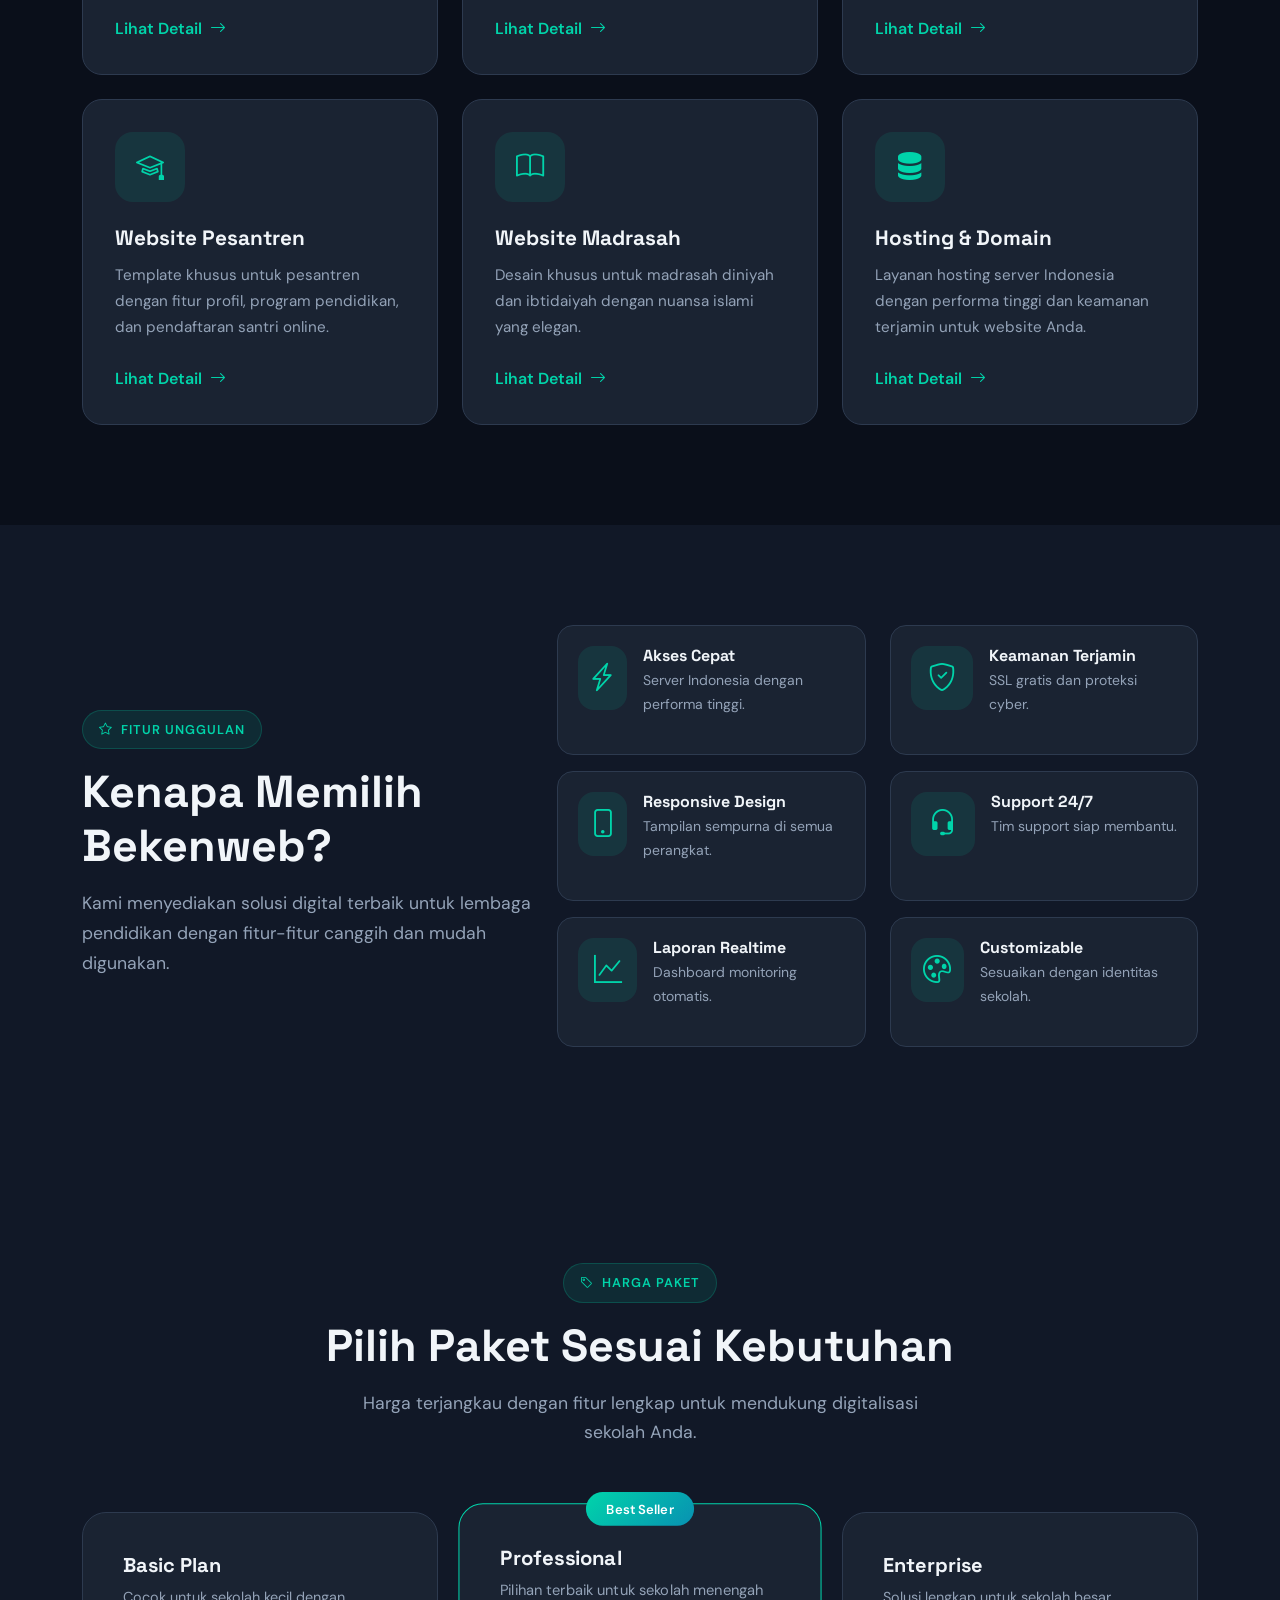
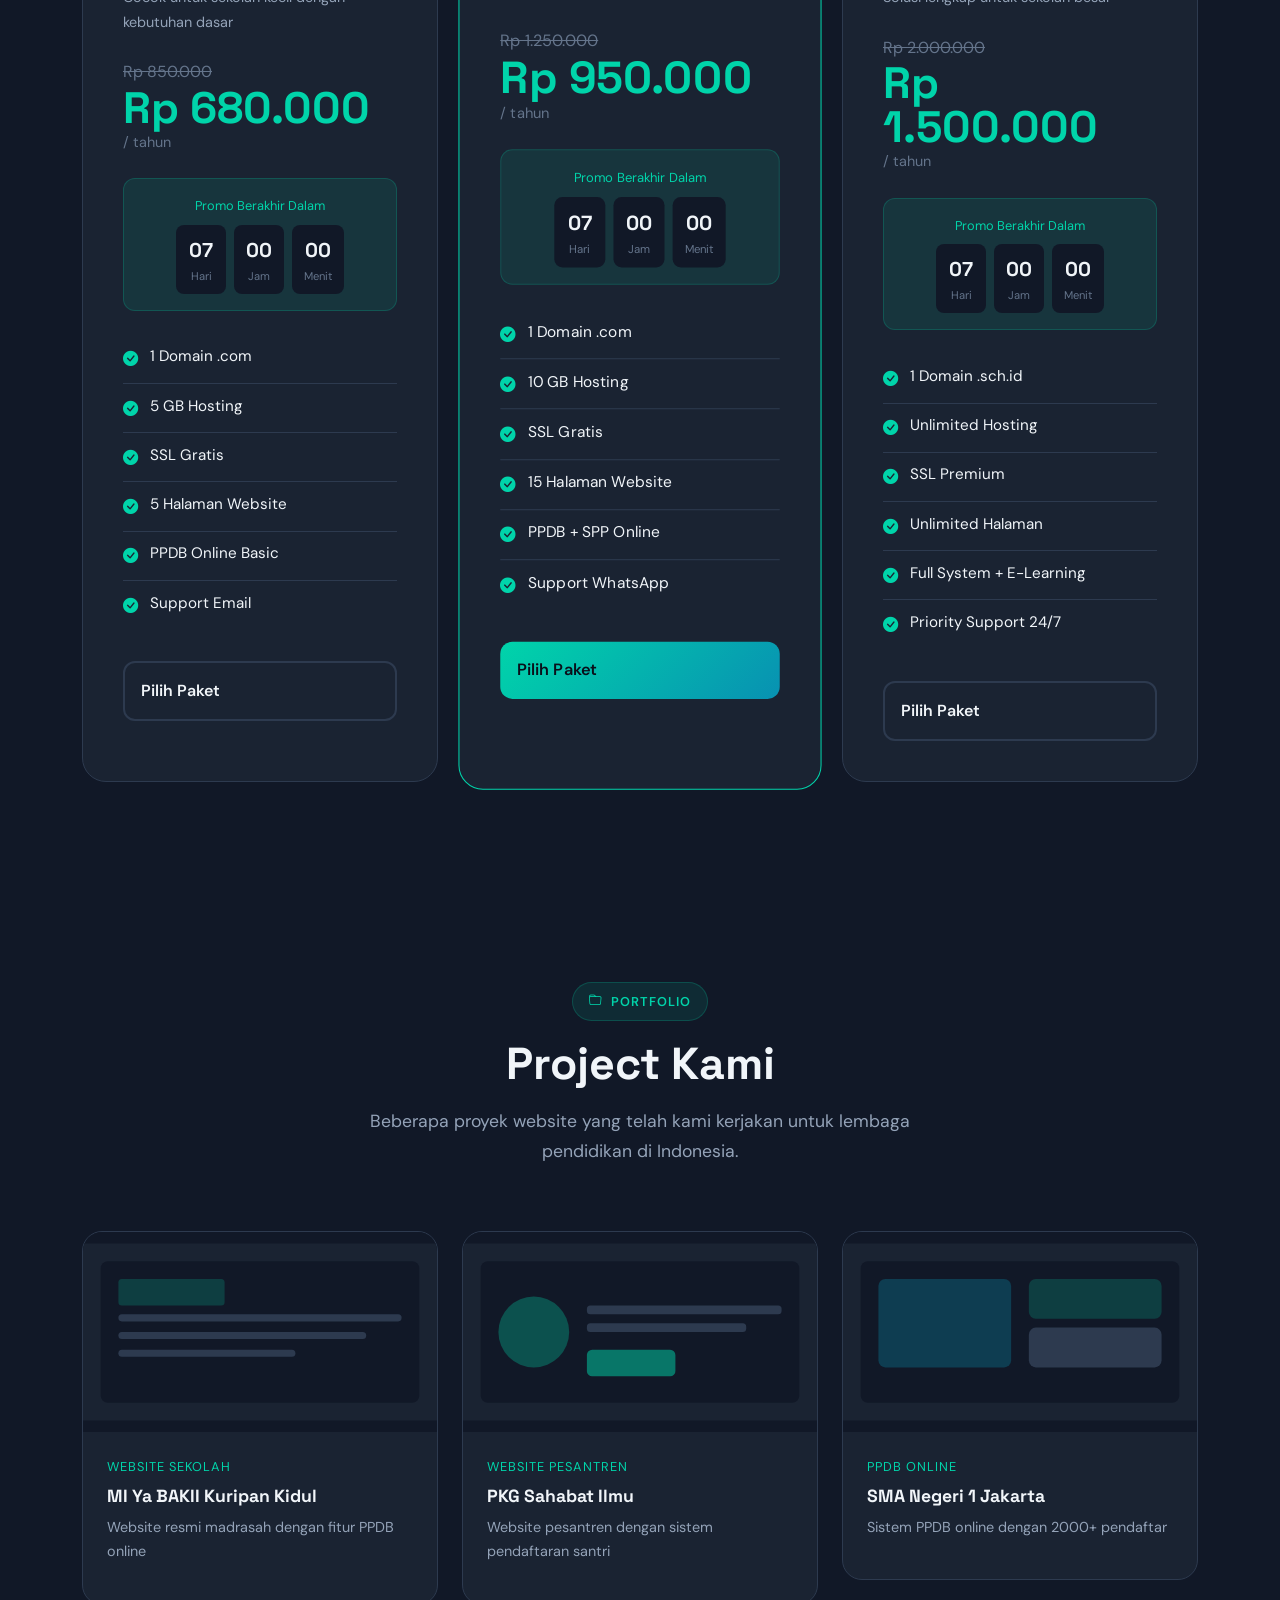
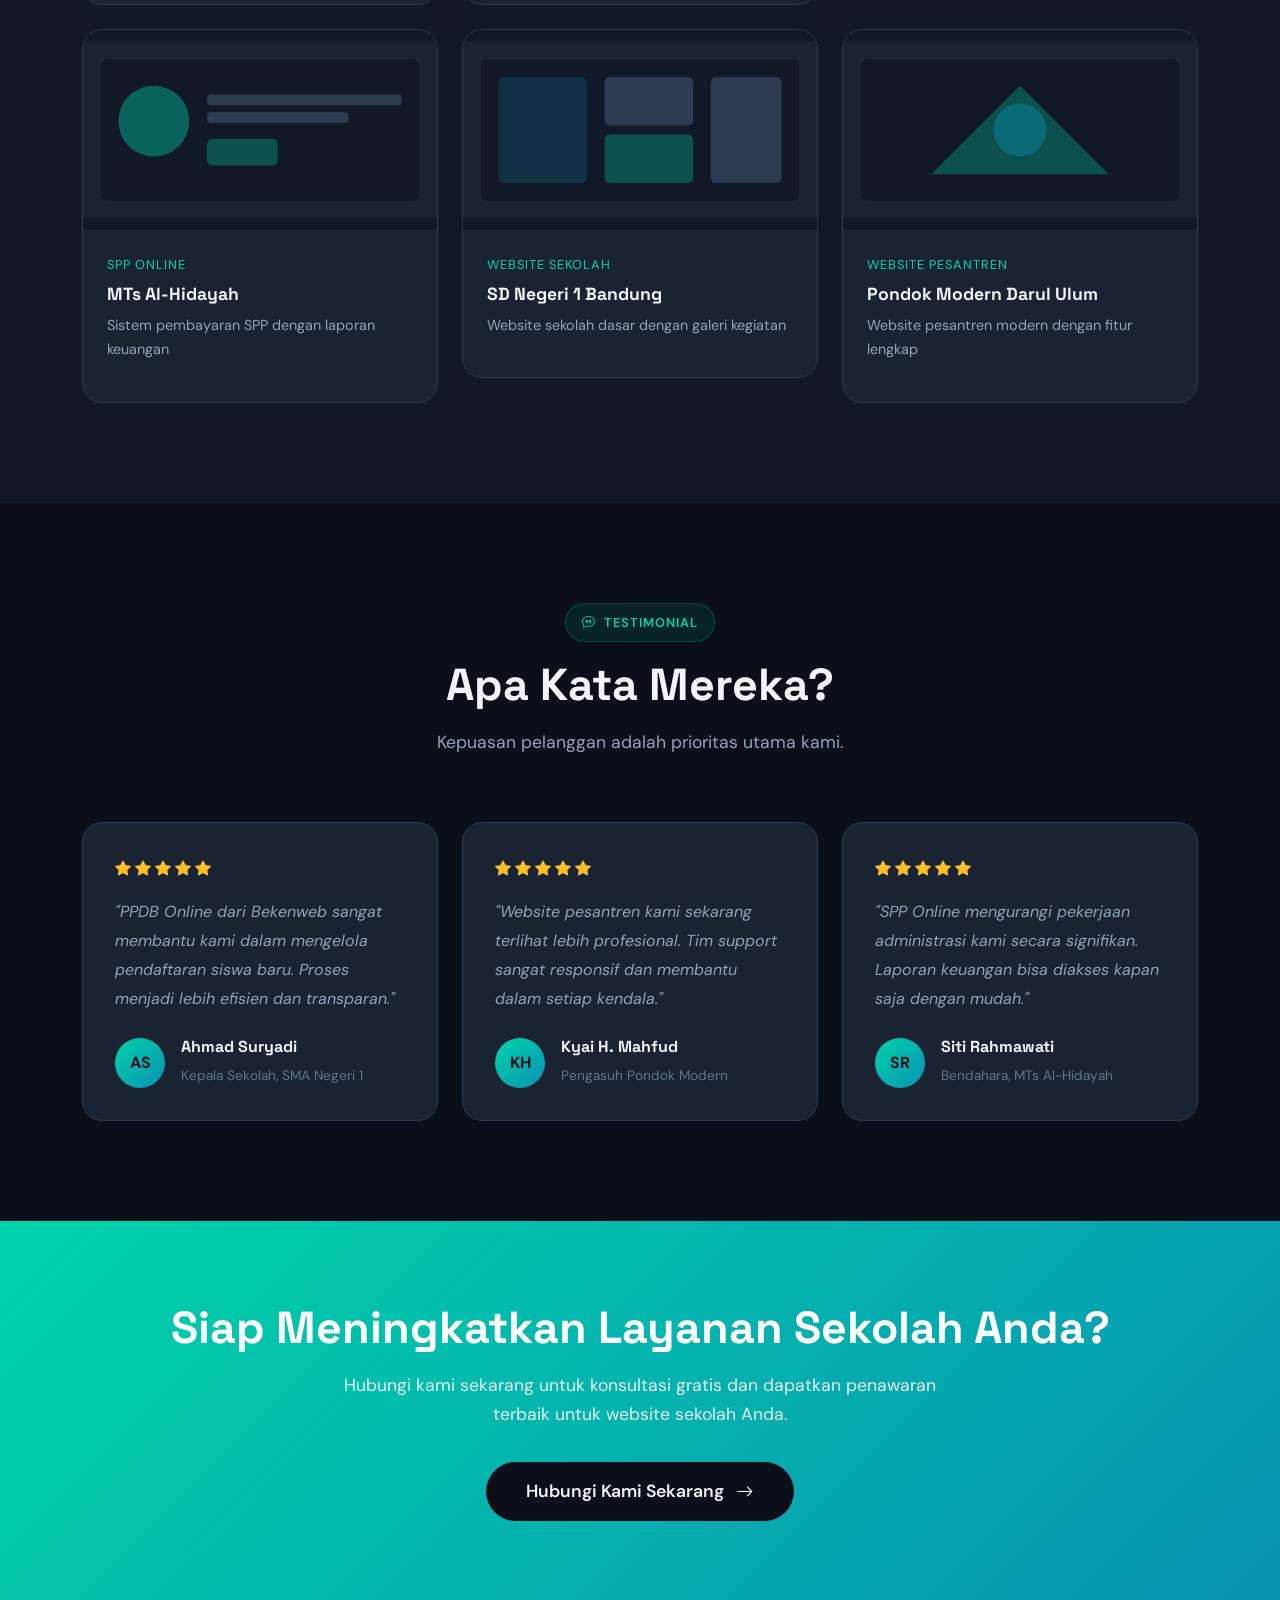
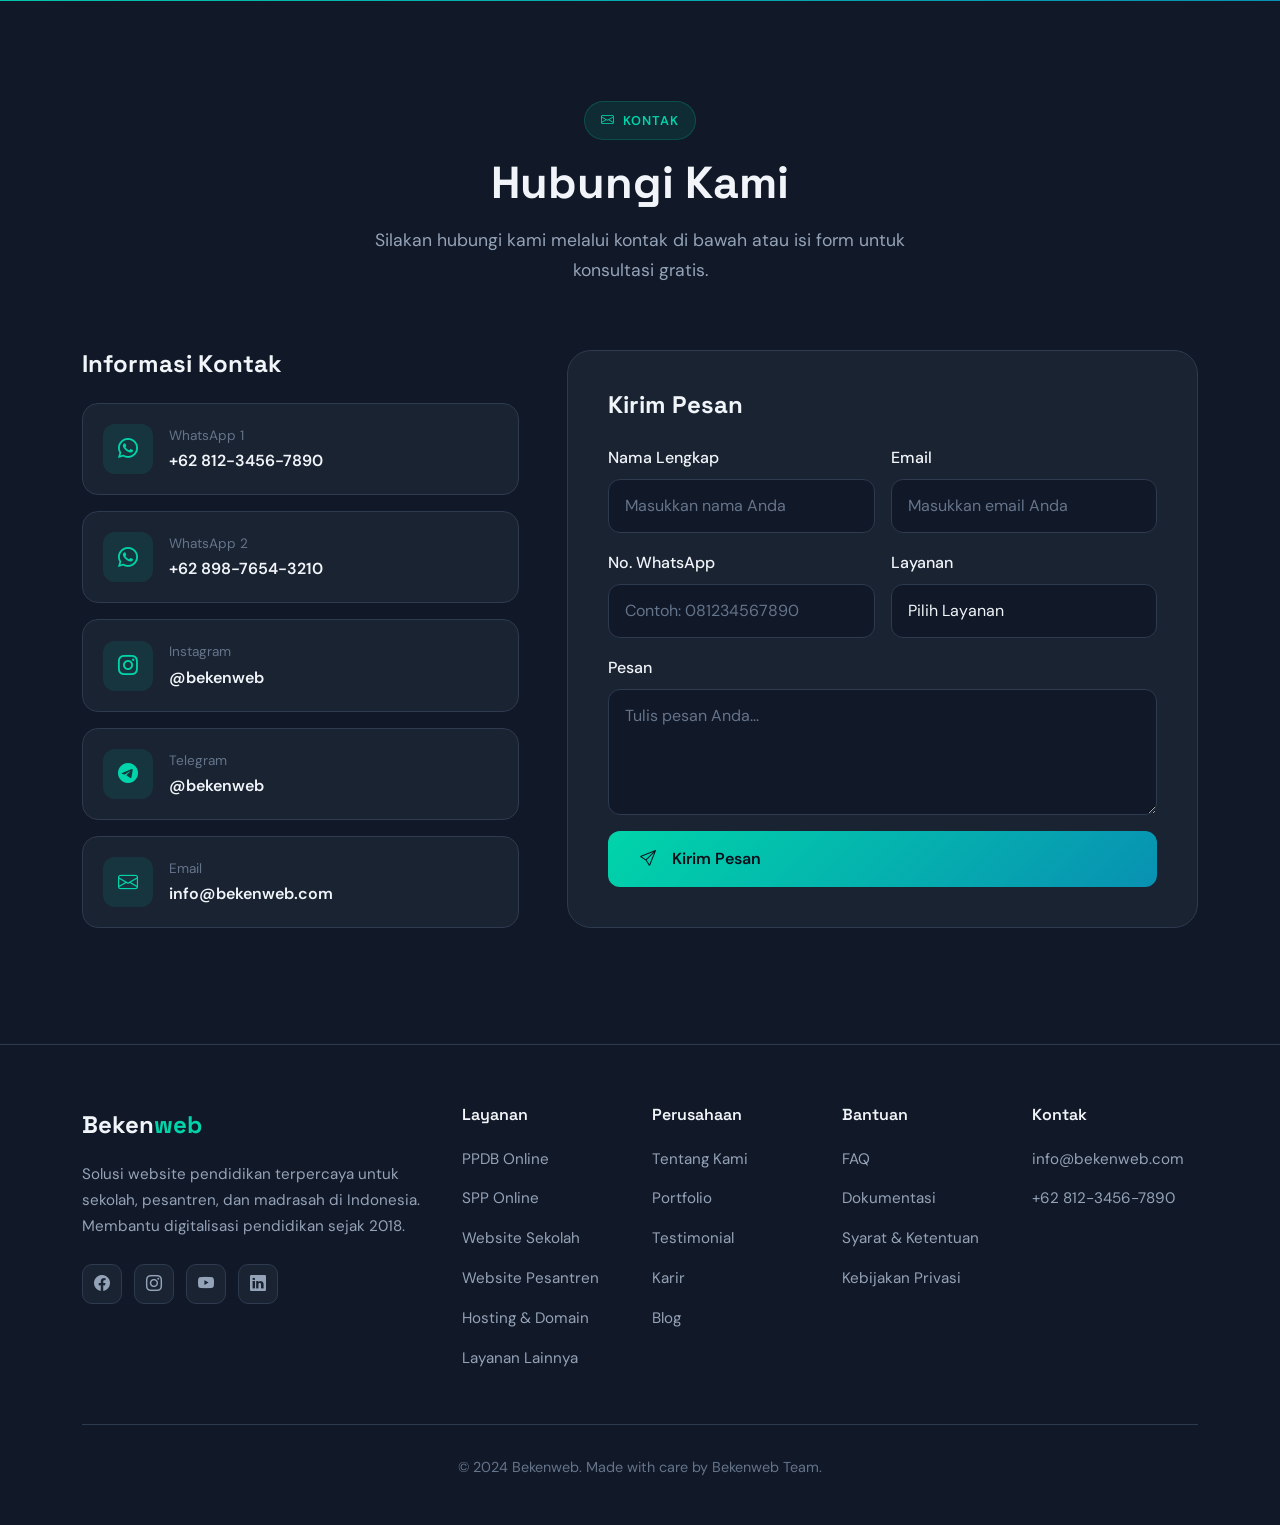
==== commit cc9bea3a: "feat: Add new 'Layanan Lainnya' page with dynamic service content and update navigation." ====
--- a/index.html
+++ b/index.html
@@ -844,6 +844,7 @@
                         <li><a href="#">Website Sekolah</a></li>
                         <li><a href="#">Website Pesantren</a></li>
                         <li><a href="#">Hosting & Domain</a></li>
+                        <li><a href="services.html">Layanan Lainnya</a></li>
                     </ul>
                 </div>
                 <div class="col-lg-2 col-md-4">
--- a/style/main.css
+++ b/style/main.css
@@ -79,11 +79,13 @@
     border-radius: 50px;
     font-weight: 600;
     transition: all 0.3s ease;
+    text-decoration: none;
 }
 
 .btn-nav:hover {
     transform: translateY(-2px);
     box-shadow: 0 8px 25px rgba(0, 212, 170, 0.4);
+    color: var(--bg-primary);
 }
 
 .hero-section {
@@ -503,8 +505,9 @@
 }
 
 .service-card:hover {
-    transform: translateY(-5px);
-    border-color: rgba(0, 212, 170, 0.3);
+transform: translateY(-8px);
+            border-color: rgba(0, 212, 170, 0.3);
+            box-shadow: 0 20px 50px rgba(0, 0, 0, 0.3);
 }
 
 .service-card:hover::before {
@@ -512,40 +515,55 @@
 }
 
 .service-icon {
-    width: 60px;
-    height: 60px;
-    background: rgba(0, 212, 170, 0.1);
-    border-radius: 16px;
-    display: flex;
-    align-items: center;
-    justify-content: center;
-    margin-bottom: 1.5rem;
-    transition: all 0.3s ease;
+width: 70px;
+            height: 70px;
+            background: rgba(0, 212, 170, 0.1);
+            border-radius: 18px;
+            display: flex;
+            align-items: center;
+            justify-content: center;
+            margin-bottom: 1.5rem;
+            transition: all 0.3s ease;
 }
 
 .service-card:hover .service-icon {
-    background: var(--gradient-1);
+width: 70px;
+            height: 70px;
+            background: rgba(0, 212, 170, 0.1);
+            border-radius: 18px;
+            display: flex;
+            align-items: center;
+            justify-content: center;
+            margin-bottom: 1.5rem;
+            transition: all 0.3s ease;
 }
 
 .service-icon i {
-    font-size: 1.5rem;
-    color: var(--accent);
-    transition: all 0.3s ease;
+font-size: 1.75rem;
+            color: var(--accent);
+            transition: all 0.3s ease;
 }
 
 .service-card:hover .service-icon i {
-    color: var(--bg-primary);
+font-size: 1.75rem;
+            color: var(--accent);
+            transition: all 0.3s ease;
 }
 
 .service-title {
-    font-size: 1.25rem;
-    margin-bottom: 0.75rem;
+font-size: 1.3rem;
+            margin-bottom: 0.75rem;
 }
 
 .service-desc {
-    color: var(--text-secondary);
-    font-size: 0.95rem;
-    margin-bottom: 1.5rem;
+color: var(--text-secondary);
+            font-size: 0.95rem;
+            margin-bottom: 1.5rem;
+            display: -webkit-box;
+            -webkit-line-clamp: 3;
+            line-clamp: 3;
+            -webkit-box-orient: vertical;
+            overflow: hidden;
 }
 
 .service-link {
@@ -2086,4 +2104,534 @@
     .pricing-card.featured:hover {
         transform: translateY(-5px);
     }
-}+}
+
+/* ==========================================
+   Layanan Lainnya (Services Page) Specific
+   ========================================== */
+
+
+
+        /* Navbar */
+        .navbar-custom {
+            background: rgba(10, 15, 26, 0.9);
+            backdrop-filter: blur(20px);
+            border-bottom: 1px solid var(--border-color);
+            padding: 1rem 0;
+            transition: all 0.3s ease;
+        }
+
+
+
+        /* Page Header */
+        .page-header {
+            padding: 160px 0 80px;
+            position: relative;
+            overflow: hidden;
+        }
+
+
+
+        .page-header-bg {
+            position: absolute;
+            inset: 0;
+            z-index: -1;
+        }
+
+
+
+        .page-header-gradient {
+            position: absolute;
+            border-radius: 50%;
+            filter: blur(150px);
+            opacity: 0.3;
+        }
+
+
+
+        .page-header-gradient-1 {
+            width: 600px;
+            height: 600px;
+            background: radial-gradient(circle, var(--accent) 0%, transparent 70%);
+            top: -300px;
+            right: -150px;
+        }
+
+
+
+        .page-header-gradient-2 {
+            width: 400px;
+            height: 400px;
+            background: radial-gradient(circle, var(--accent-secondary) 0%, transparent 70%);
+            bottom: -200px;
+            left: -100px;
+        }
+
+
+
+        .page-header-content {
+            text-align: center;
+        }
+
+
+
+        .page-title {
+            font-size: clamp(2.5rem, 5vw, 3.5rem);
+            margin-bottom: 1rem;
+        }
+
+
+
+        .page-title .highlight {
+            background: var(--gradient-1);
+            -webkit-background-clip: text;
+            -webkit-text-fill-color: transparent;
+            background-clip: text;
+        }
+
+
+
+        .page-desc {
+            font-size: 1.15rem;
+            color: var(--text-secondary);
+            max-width: 600px;
+            margin: 0 auto;
+        }
+
+
+
+        /* Services Section */
+        .services-section {
+            padding: 60px 0 100px;
+        }
+
+
+
+        /* Service Card */
+        .service-card {
+            background: var(--bg-card);
+            border: 1px solid var(--border-color);
+            border-radius: 20px;
+            padding: 2rem;
+            height: 100%;
+            transition: all 0.4s ease;
+            position: relative;
+            overflow: hidden;
+            cursor: pointer;
+        }
+
+
+
+        .service-tags {
+            display: flex;
+            flex-wrap: wrap;
+            gap: 0.5rem;
+            margin-bottom: 1.5rem;
+        }
+
+
+
+        .service-tag {
+            background: rgba(0, 212, 170, 0.1);
+            color: var(--accent);
+            padding: 0.35rem 0.75rem;
+            border-radius: 50px;
+            font-size: 0.75rem;
+            font-weight: 600;
+        }
+
+
+
+        .service-price {
+            display: flex;
+            align-items: baseline;
+            gap: 0.5rem;
+            margin-bottom: 1.5rem;
+        }
+
+
+
+        .service-price-label {
+            font-size: 0.8rem;
+            color: var(--text-muted);
+        }
+
+
+
+        .service-price-value {
+            font-family: 'Space Grotesk', sans-serif;
+            font-size: 1.5rem;
+            font-weight: 700;
+            color: var(--accent);
+        }
+
+
+
+        .service-price-period {
+            font-size: 0.85rem;
+            color: var(--text-muted);
+        }
+
+
+
+        .btn-service {
+            background: transparent;
+            color: var(--accent);
+            border: 1px solid var(--border-color);
+            padding: 0.75rem 1.5rem;
+            border-radius: 10px;
+            font-weight: 600;
+            width: 100%;
+            transition: all 0.3s ease;
+            display: flex;
+            align-items: center;
+            justify-content: center;
+            gap: 0.5rem;
+        }
+
+
+
+        .service-card:hover .btn-service {
+            background: var(--gradient-1);
+            border-color: transparent;
+            color: var(--bg-primary);
+        }
+
+
+
+        /* Pagination */
+        .pagination-wrapper {
+            display: flex;
+            justify-content: center;
+            margin-top: 4rem;
+        }
+
+
+
+        .pagination {
+            display: flex;
+            gap: 0.5rem;
+        }
+
+
+
+        .page-item {
+            list-style: none;
+        }
+
+
+
+        .page-link {
+            background: var(--bg-card);
+            border: 1px solid var(--border-color);
+            color: var(--text-secondary);
+            padding: 0.75rem 1rem;
+            border-radius: 10px;
+            min-width: 45px;
+            text-align: center;
+            font-weight: 600;
+            transition: all 0.3s ease;
+            text-decoration: none;
+            display: block;
+        }
+
+
+
+        .page-link:hover {
+            background: rgba(0, 212, 170, 0.1);
+            border-color: var(--accent);
+            color: var(--accent);
+        }
+
+
+
+        .page-item.active .page-link {
+            background: var(--gradient-1);
+            border-color: transparent;
+            color: var(--bg-primary);
+        }
+
+
+
+        .page-item.disabled .page-link {
+            opacity: 0.5;
+            pointer-events: none;
+        }
+
+
+
+        /* Modal */
+        .modal-content {
+            background: var(--bg-card);
+            border: 1px solid var(--border-color);
+            border-radius: 24px;
+        }
+
+
+
+        .modal-header {
+            border-bottom: 1px solid var(--border-color);
+            padding: 1.5rem 2rem;
+        }
+
+
+
+        .modal-title {
+            font-size: 1.5rem;
+        }
+
+
+
+        .btn-close {
+            filter: invert(1);
+            opacity: 0.7;
+        }
+
+
+
+        .btn-close:hover {
+            opacity: 1;
+        }
+
+
+
+        .modal-body {
+            padding: 2rem;
+        }
+
+
+
+        .modal-service-icon {
+            width: 80px;
+            height: 80px;
+            background: rgba(0, 212, 170, 0.1);
+            border-radius: 20px;
+            display: flex;
+            align-items: center;
+            justify-content: center;
+            margin-bottom: 1.5rem;
+        }
+
+
+
+        .modal-service-icon i {
+            font-size: 2.5rem;
+            color: var(--accent);
+        }
+
+
+
+        .modal-service-desc {
+            color: var(--text-secondary);
+            font-size: 1rem;
+            margin-bottom: 2rem;
+            line-height: 1.8;
+        }
+
+
+
+        .modal-features {
+            margin-bottom: 2rem;
+        }
+
+
+
+        .modal-features-title {
+            font-size: 1.1rem;
+            margin-bottom: 1rem;
+        }
+
+
+
+        .modal-feature-list {
+            list-style: none;
+            padding: 0;
+            margin: 0;
+        }
+
+
+
+        .modal-feature-list li {
+            display: flex;
+            align-items: flex-start;
+            gap: 0.75rem;
+            padding: 0.6rem 0;
+            font-size: 0.95rem;
+            color: var(--text-secondary);
+        }
+
+
+
+        .modal-feature-list i {
+            color: var(--accent);
+            margin-top: 0.2rem;
+        }
+
+
+
+        .modal-price-box {
+            background: rgba(0, 212, 170, 0.1);
+            border: 1px solid rgba(0, 212, 170, 0.2);
+            border-radius: 16px;
+            padding: 1.5rem;
+            margin-bottom: 1.5rem;
+        }
+
+
+
+        .modal-price-label {
+            font-size: 0.85rem;
+            color: var(--text-muted);
+            margin-bottom: 0.25rem;
+        }
+
+
+
+        .modal-price-value {
+            font-family: 'Space Grotesk', sans-serif;
+            font-size: 2.5rem;
+            font-weight: 700;
+            color: var(--accent);
+        }
+
+
+
+        .modal-price-period {
+            font-size: 0.9rem;
+            color: var(--text-secondary);
+        }
+
+
+
+        .modal-buttons {
+            display: flex;
+            gap: 1rem;
+        }
+
+
+
+        .btn-modal-primary {
+            background: var(--gradient-1);
+            color: var(--bg-primary);
+            border: none;
+            padding: 1rem 2rem;
+            border-radius: 12px;
+            font-weight: 600;
+            flex: 1;
+            transition: all 0.3s ease;
+            text-decoration: none;
+            display: flex;
+            align-items: center;
+            justify-content: center;
+            gap: 0.5rem;
+        }
+
+
+
+        .btn-modal-primary:hover {
+            transform: translateY(-2px);
+            box-shadow: 0 8px 25px rgba(0, 212, 170, 0.4);
+            color: var(--bg-primary);
+        }
+
+
+
+        .btn-modal-secondary {
+            background: transparent;
+            color: var(--text-primary);
+            border: 2px solid var(--border-color);
+            padding: 1rem 2rem;
+            border-radius: 12px;
+            font-weight: 600;
+            flex: 1;
+            transition: all 0.3s ease;
+            display: flex;
+            align-items: center;
+            justify-content: center;
+            gap: 0.5rem;
+        }
+
+
+
+        .btn-modal-secondary:hover {
+            border-color: var(--accent);
+            color: var(--accent);
+        }
+
+
+
+        /* Footer */
+        .footer {
+            background: var(--bg-secondary);
+            border-top: 1px solid var(--border-color);
+            padding: 60px 0 30px;
+        }
+
+
+
+        /* Responsive */
+        @media (max-width: 991px) {
+            .page-header {
+                padding-top: 140px;
+            }
+
+
+
+        /* Mobile Nav */
+        .navbar-toggler {
+            border: 1px solid var(--border-color);
+            padding: 0.5rem;
+        }
+
+
+
+        /* No Results */
+        .no-results {
+            text-align: center;
+            padding: 4rem 2rem;
+        }
+
+
+
+        .no-results-icon {
+            width: 80px;
+            height: 80px;
+            background: rgba(0, 212, 170, 0.1);
+            border-radius: 50%;
+            display: flex;
+            align-items: center;
+            justify-content: center;
+            margin: 0 auto 1.5rem;
+        }
+
+
+
+        .no-results-icon i {
+            font-size: 2rem;
+            color: var(--accent);
+        }
+
+
+
+        .no-results-title {
+            font-size: 1.5rem;
+            margin-bottom: 0.5rem;
+        }
+
+
+
+        .no-results-desc {
+            color: var(--text-secondary);
+        }
+
+@media (max-width: 991px) {
+    .page-header {
+        padding-top: 140px;
+    }
+}
+
+@media (max-width: 767px) {
+    .modal-buttons {
+        flex-direction: column;
+    }
+}
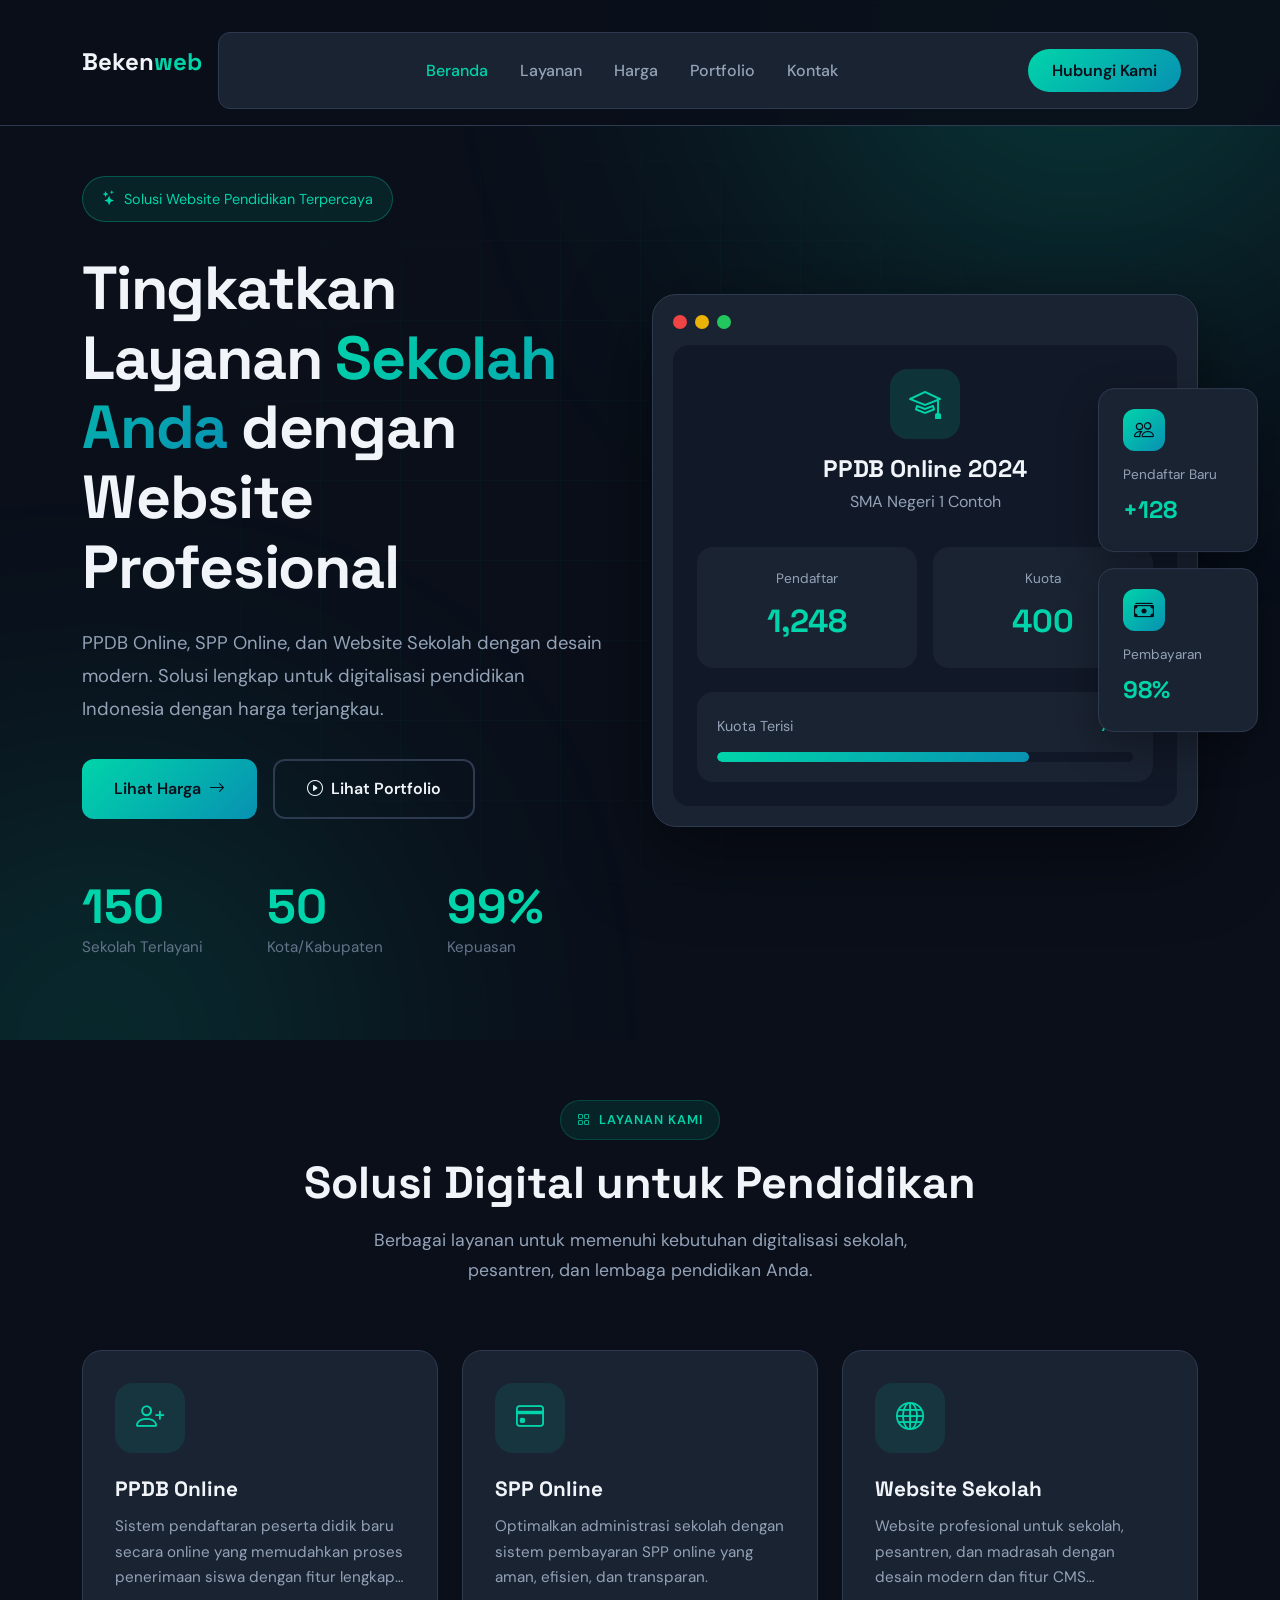
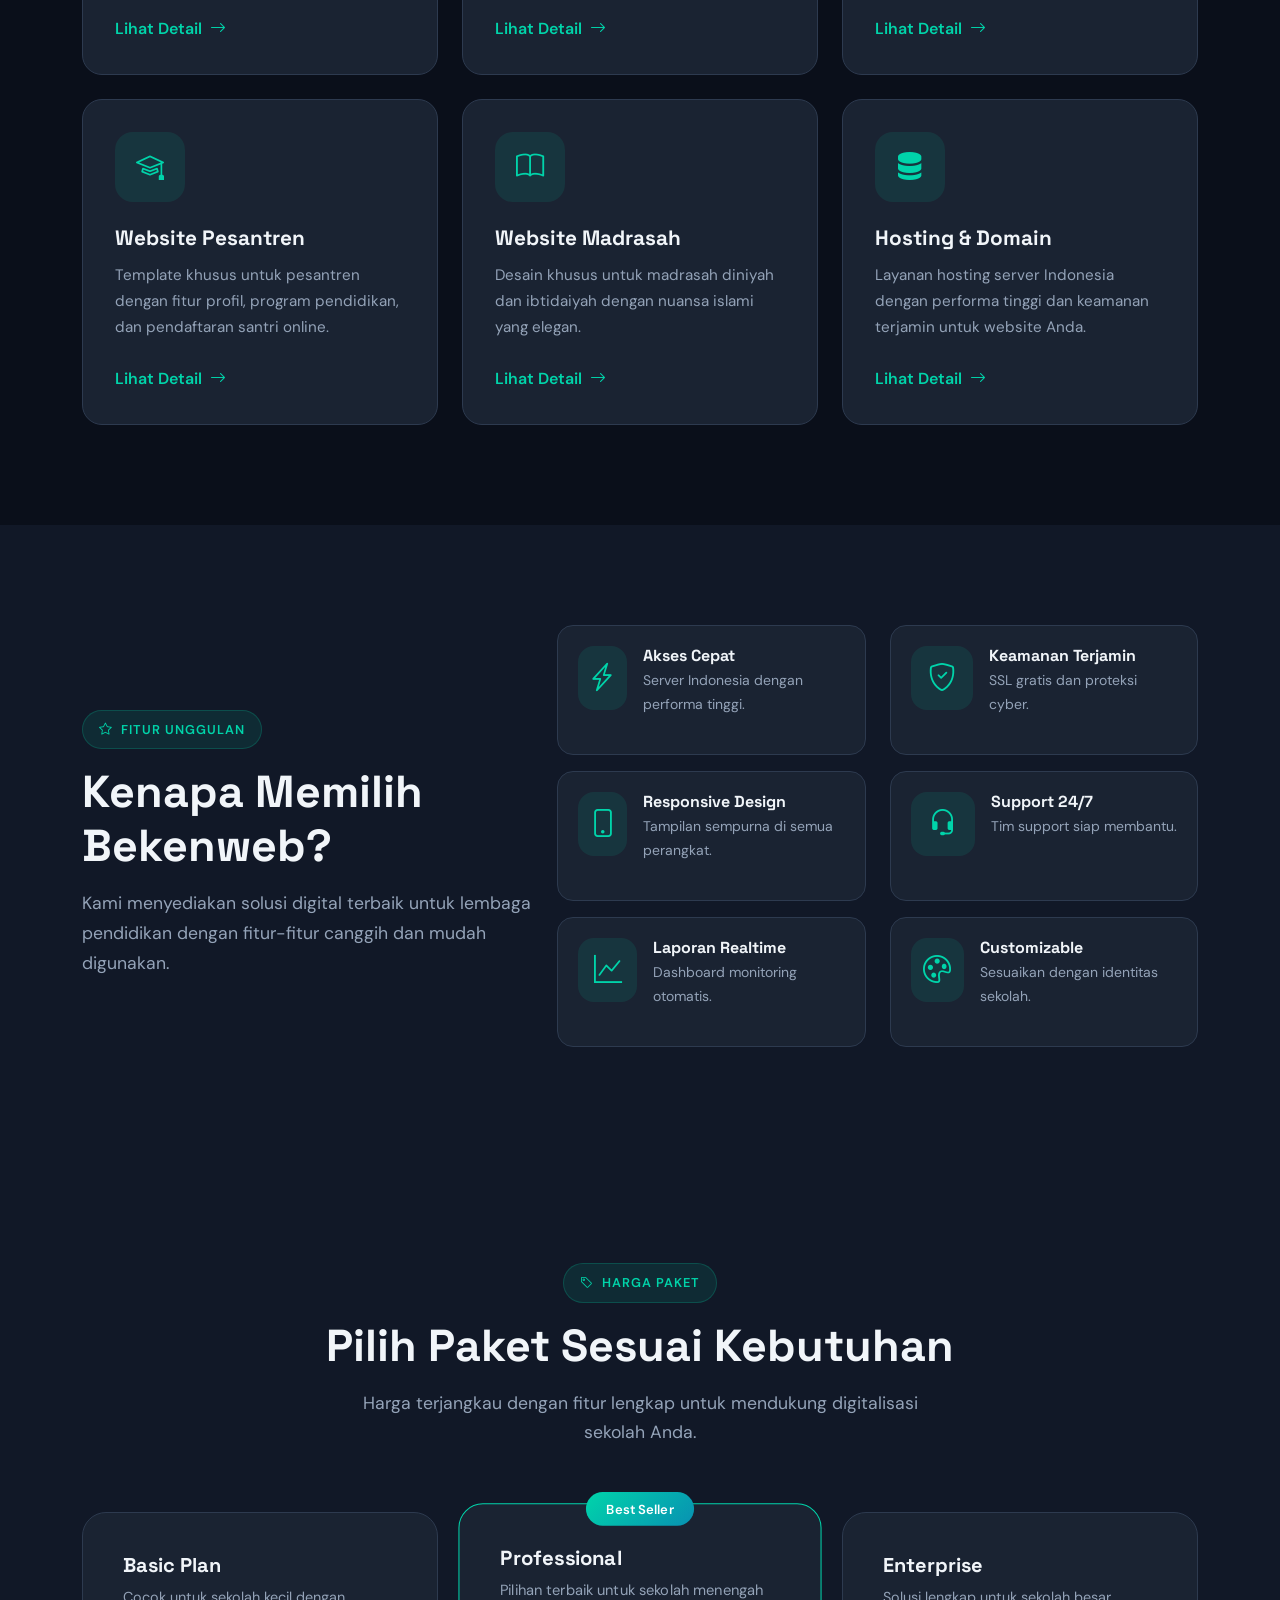
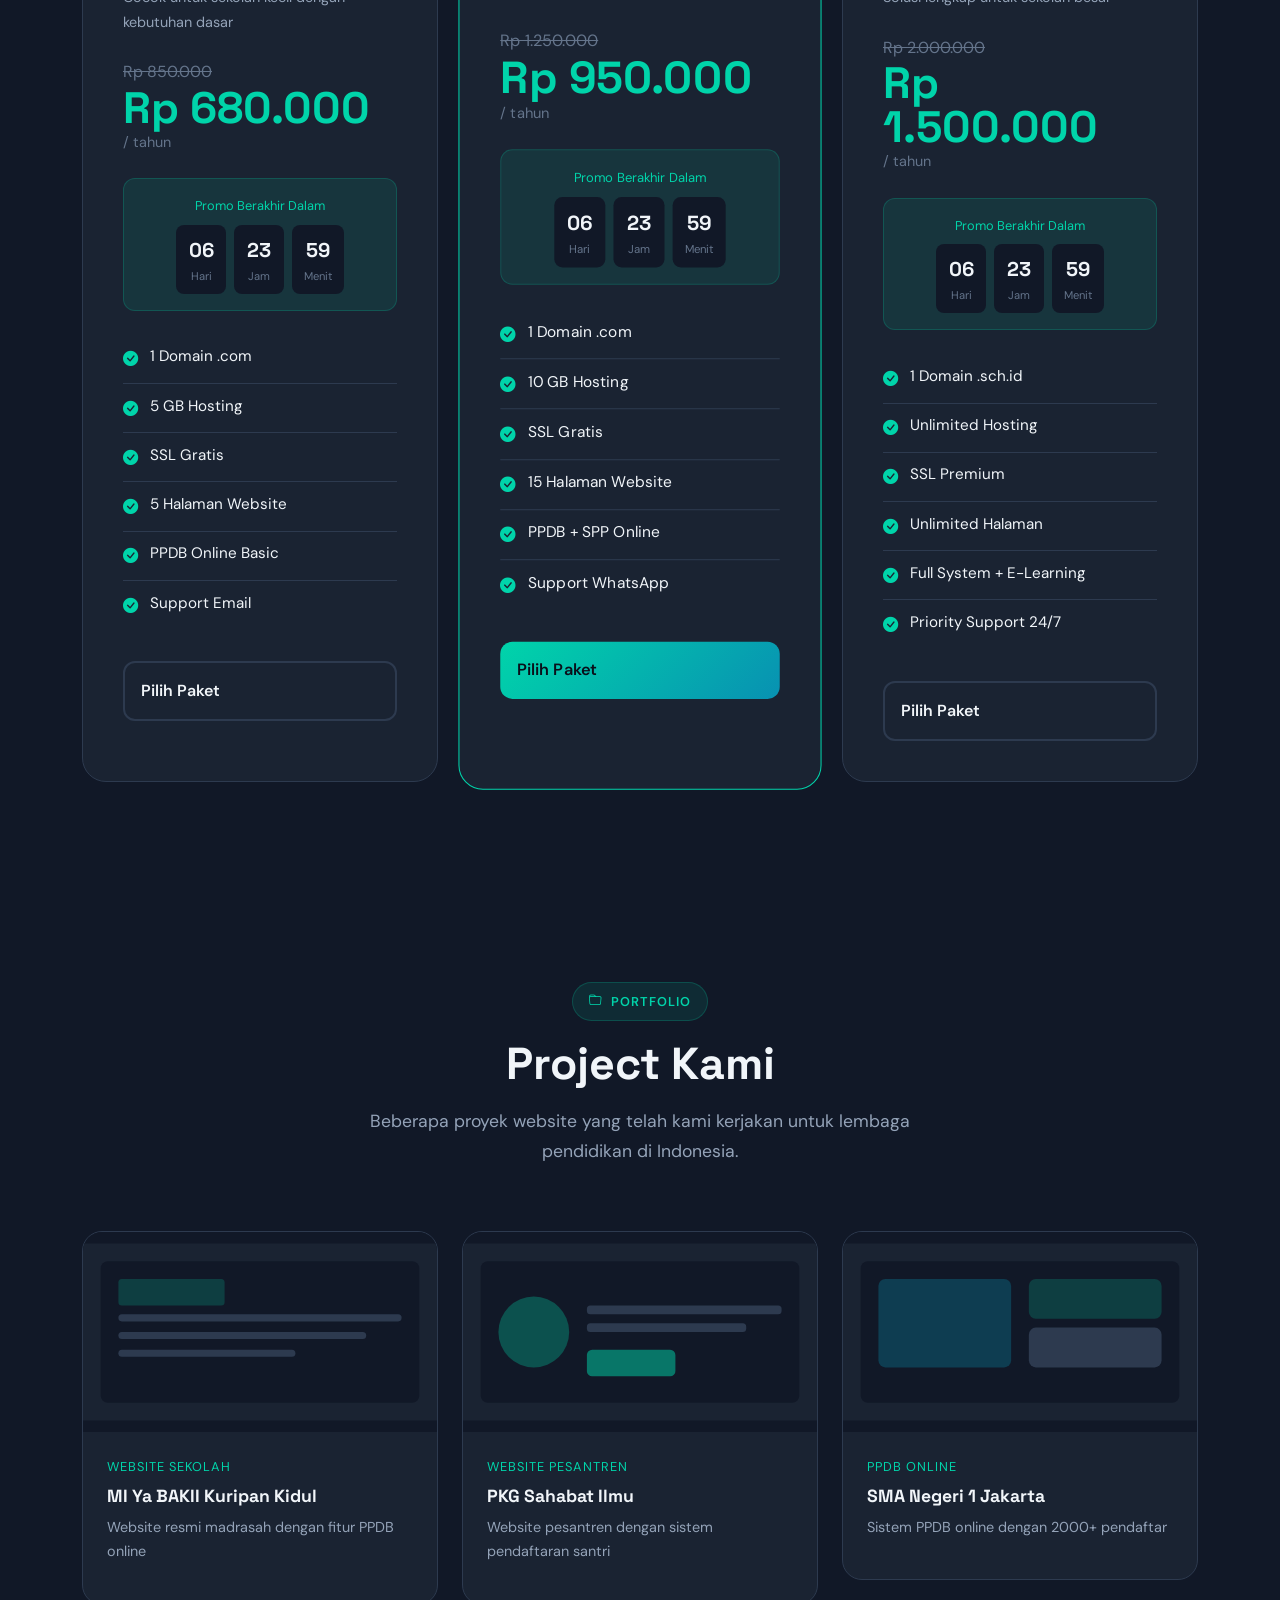
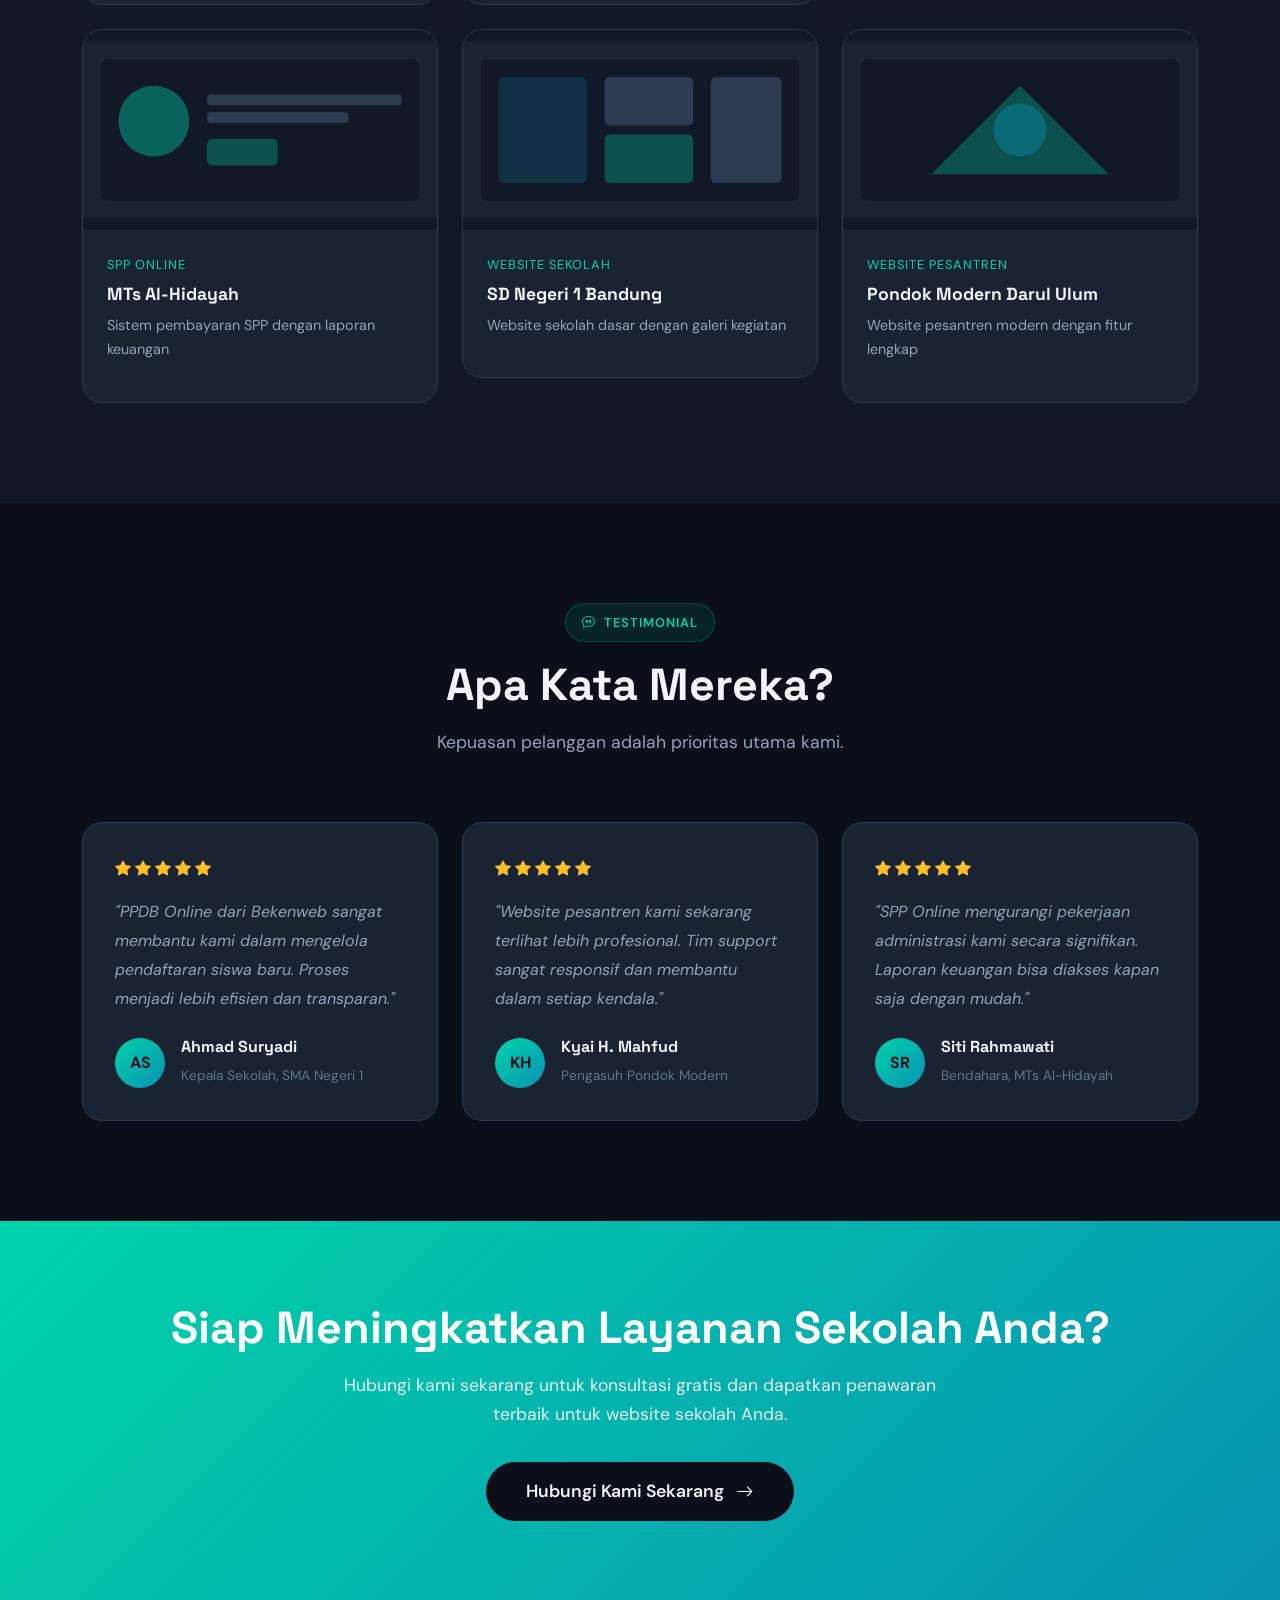
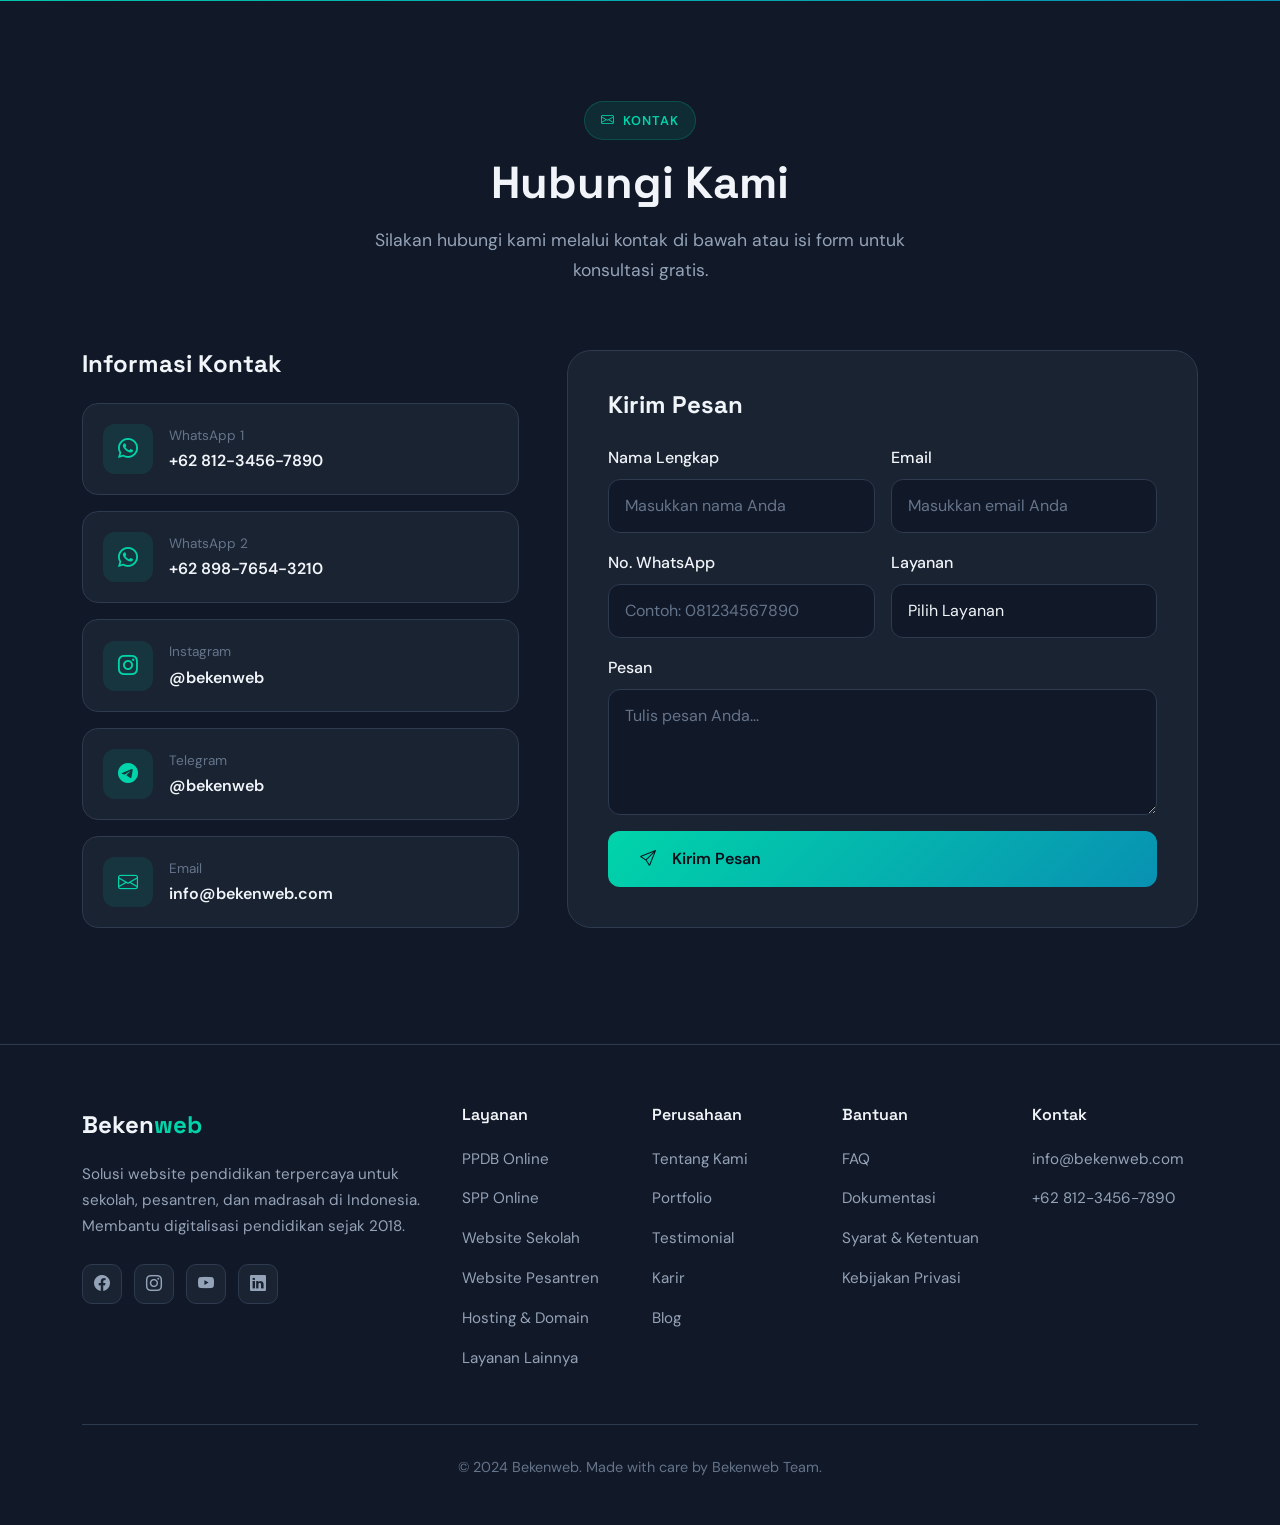
==== commit 5a490c58: "feat: Add a dedicated terms and conditions page and link it from the footer." ====
--- a/index.html
+++ b/index.html
@@ -862,7 +862,7 @@
                     <ul class="footer-links">
                         <li><a href="#">FAQ</a></li>
                         <li><a href="#">Dokumentasi</a></li>
-                        <li><a href="#">Syarat & Ketentuan</a></li>
+                        <li><a href="terms.html">Syarat & Ketentuan</a></li>
                         <li><a href="#">Kebijakan Privasi</a></li>
                     </ul>
                 </div>
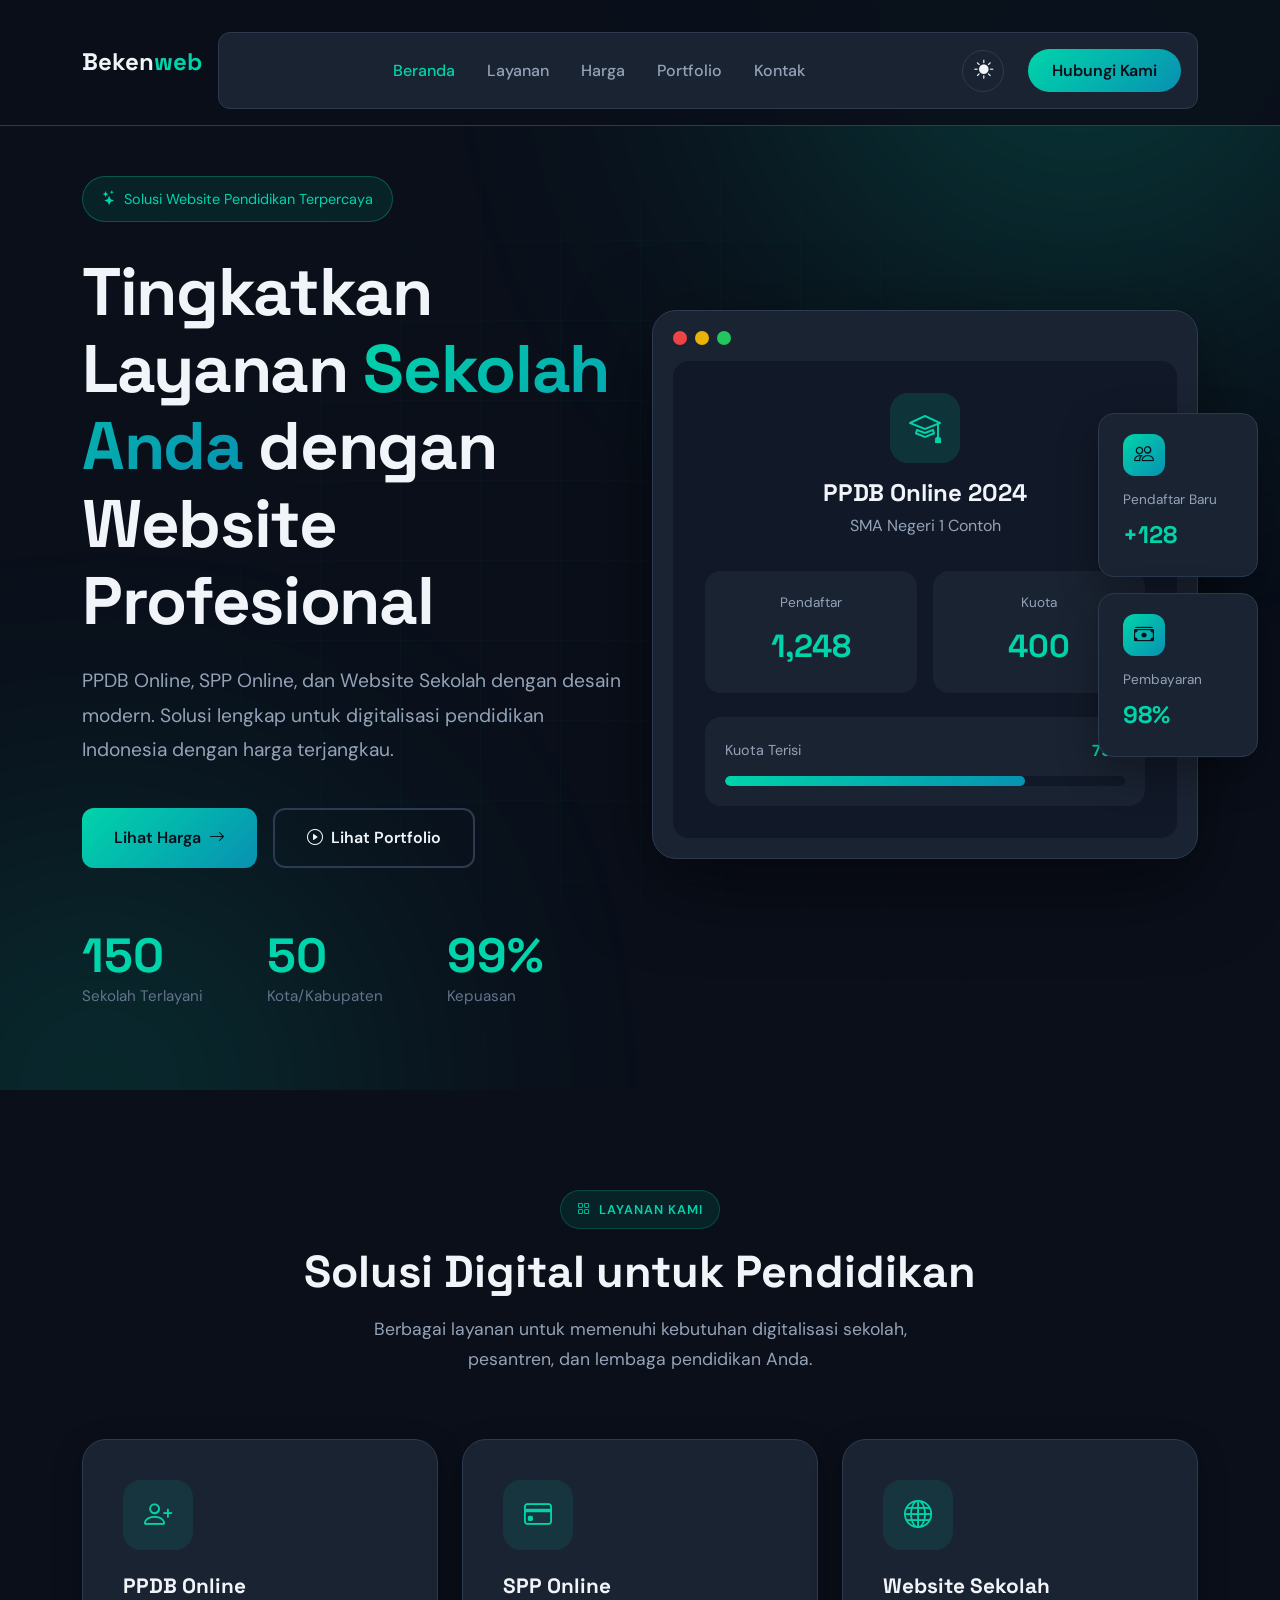
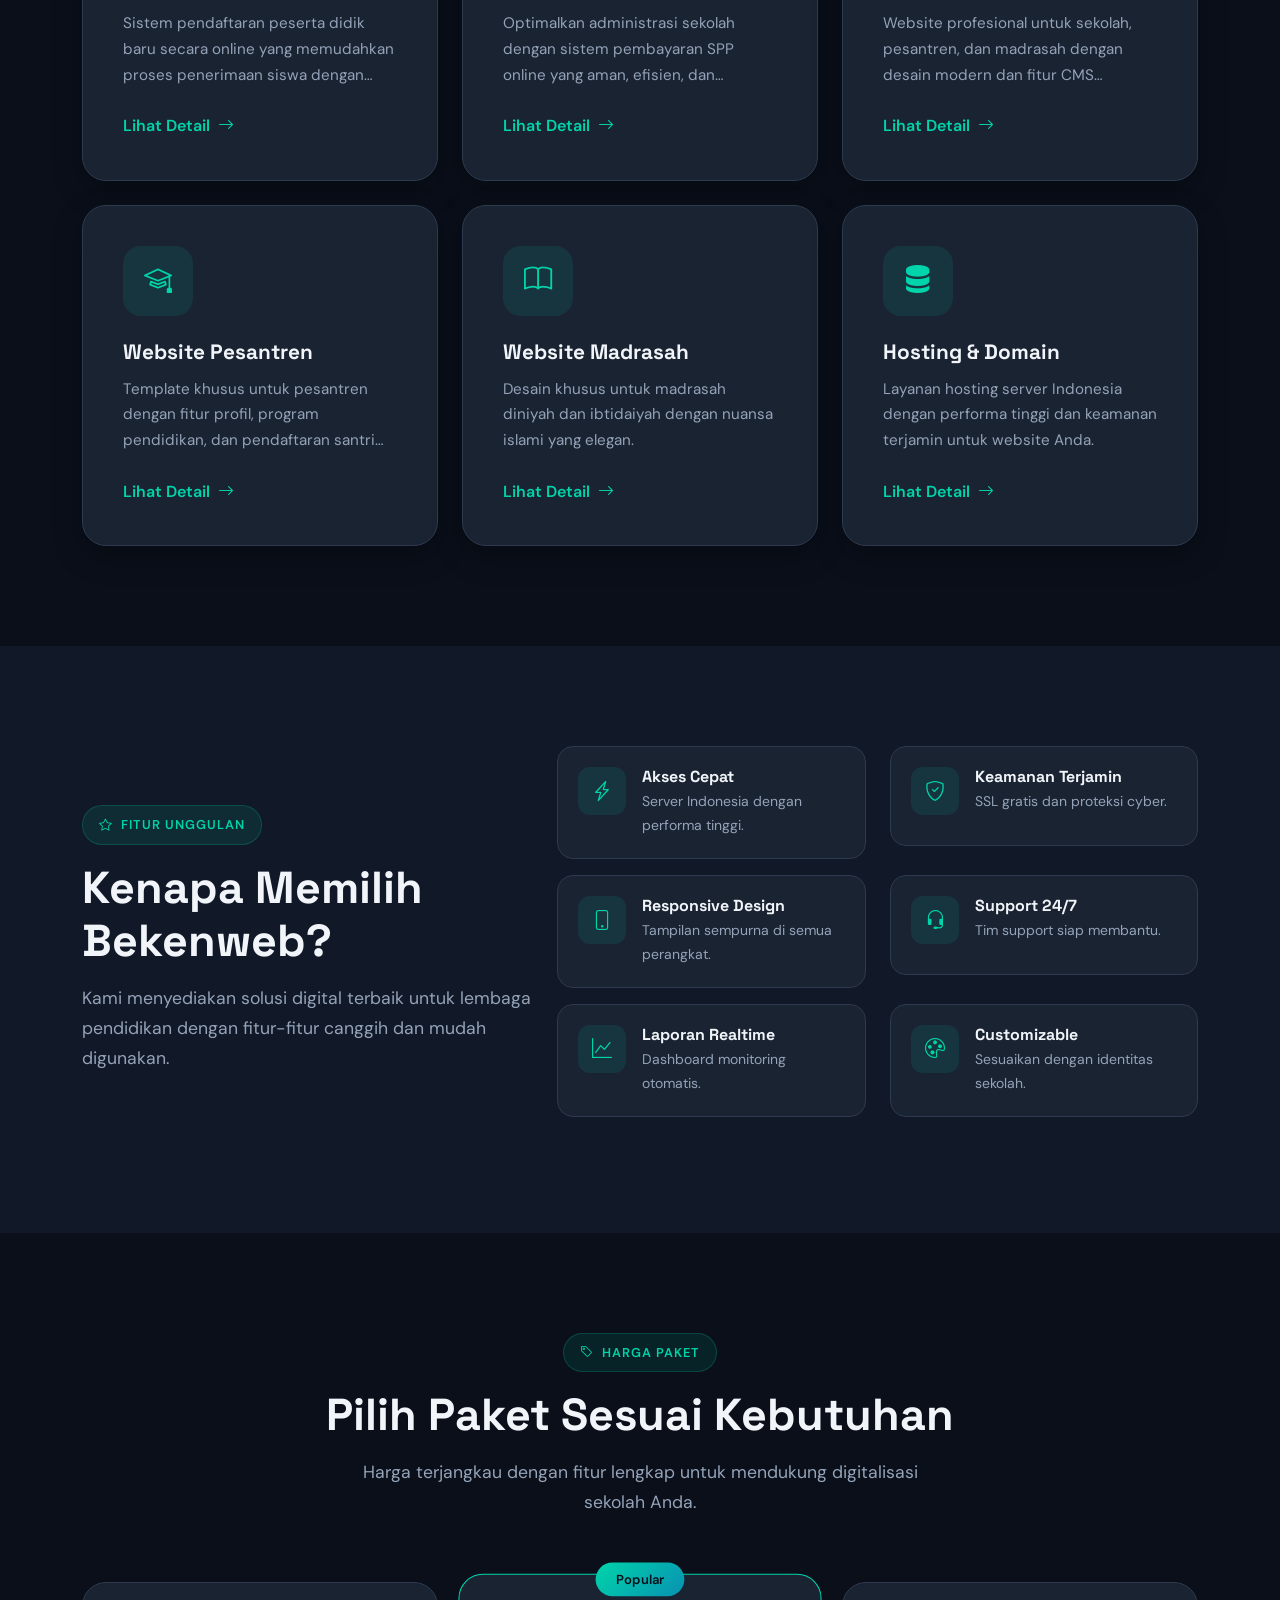
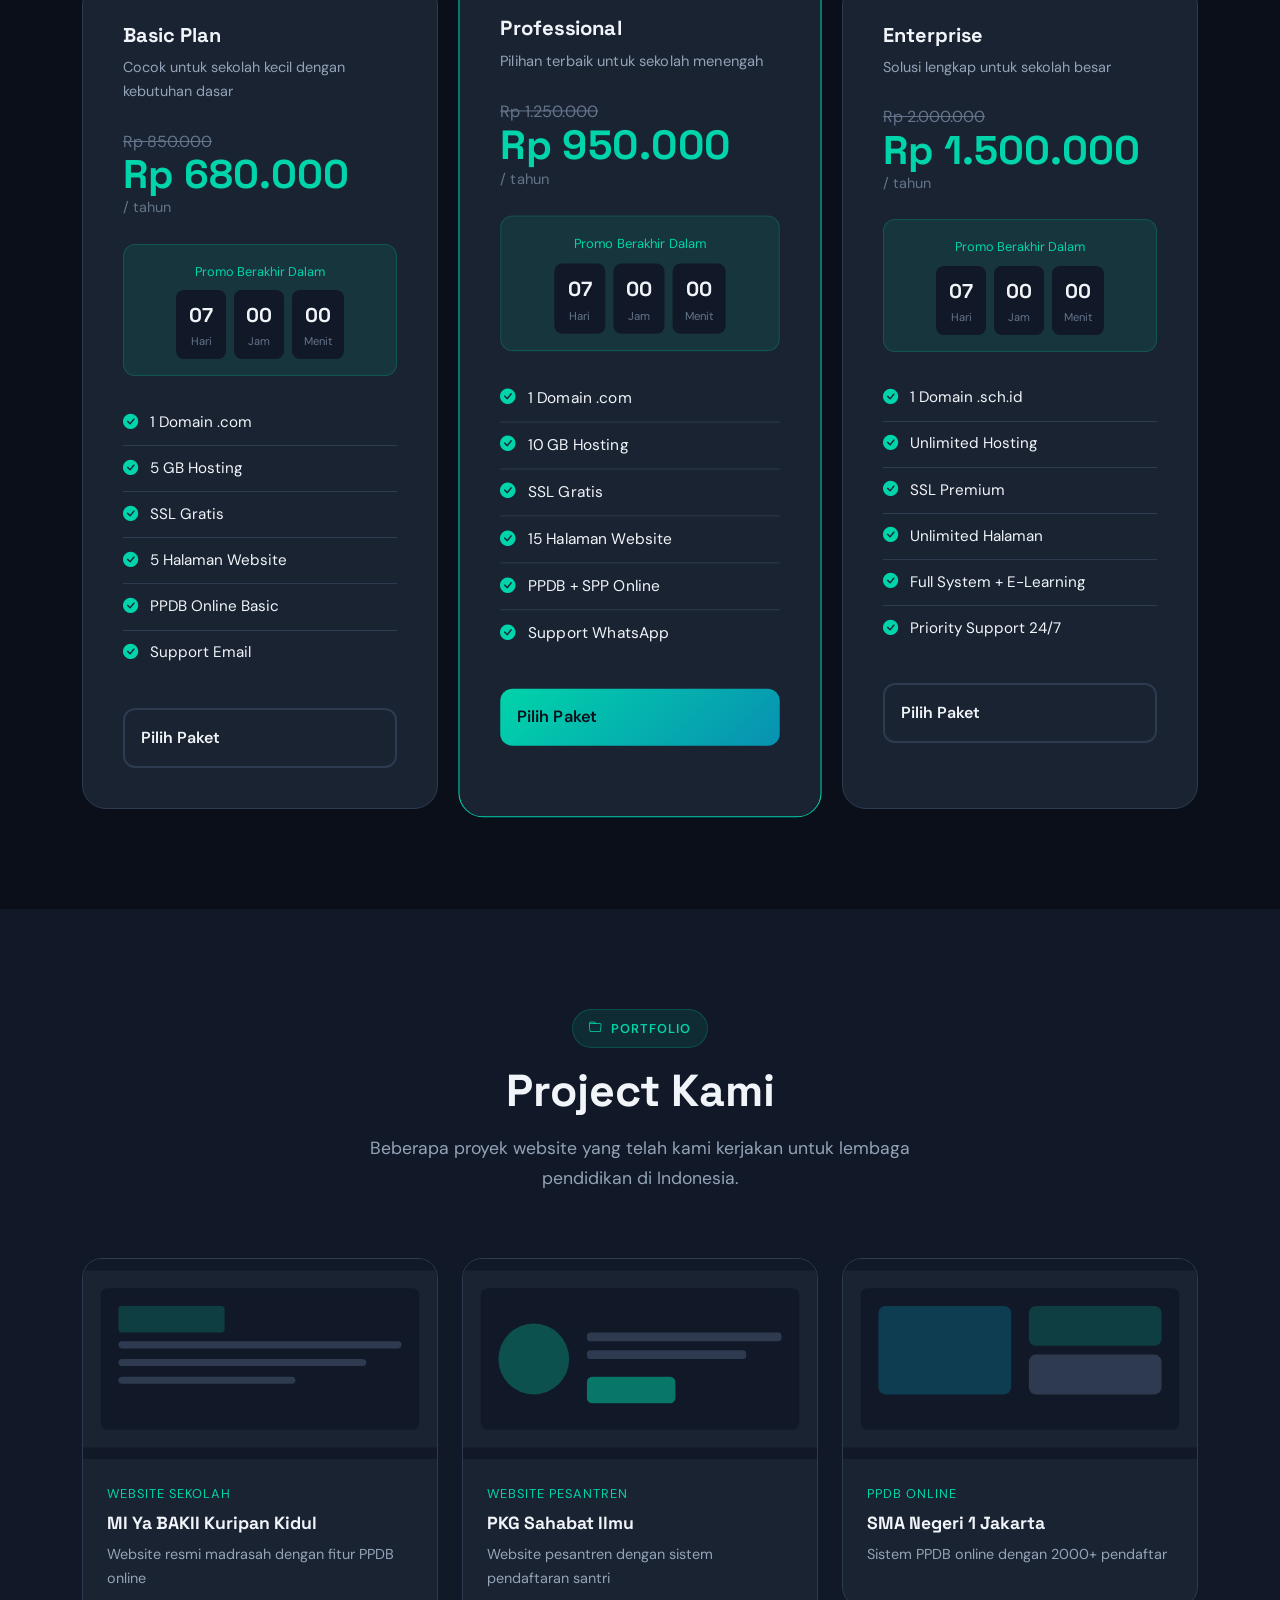
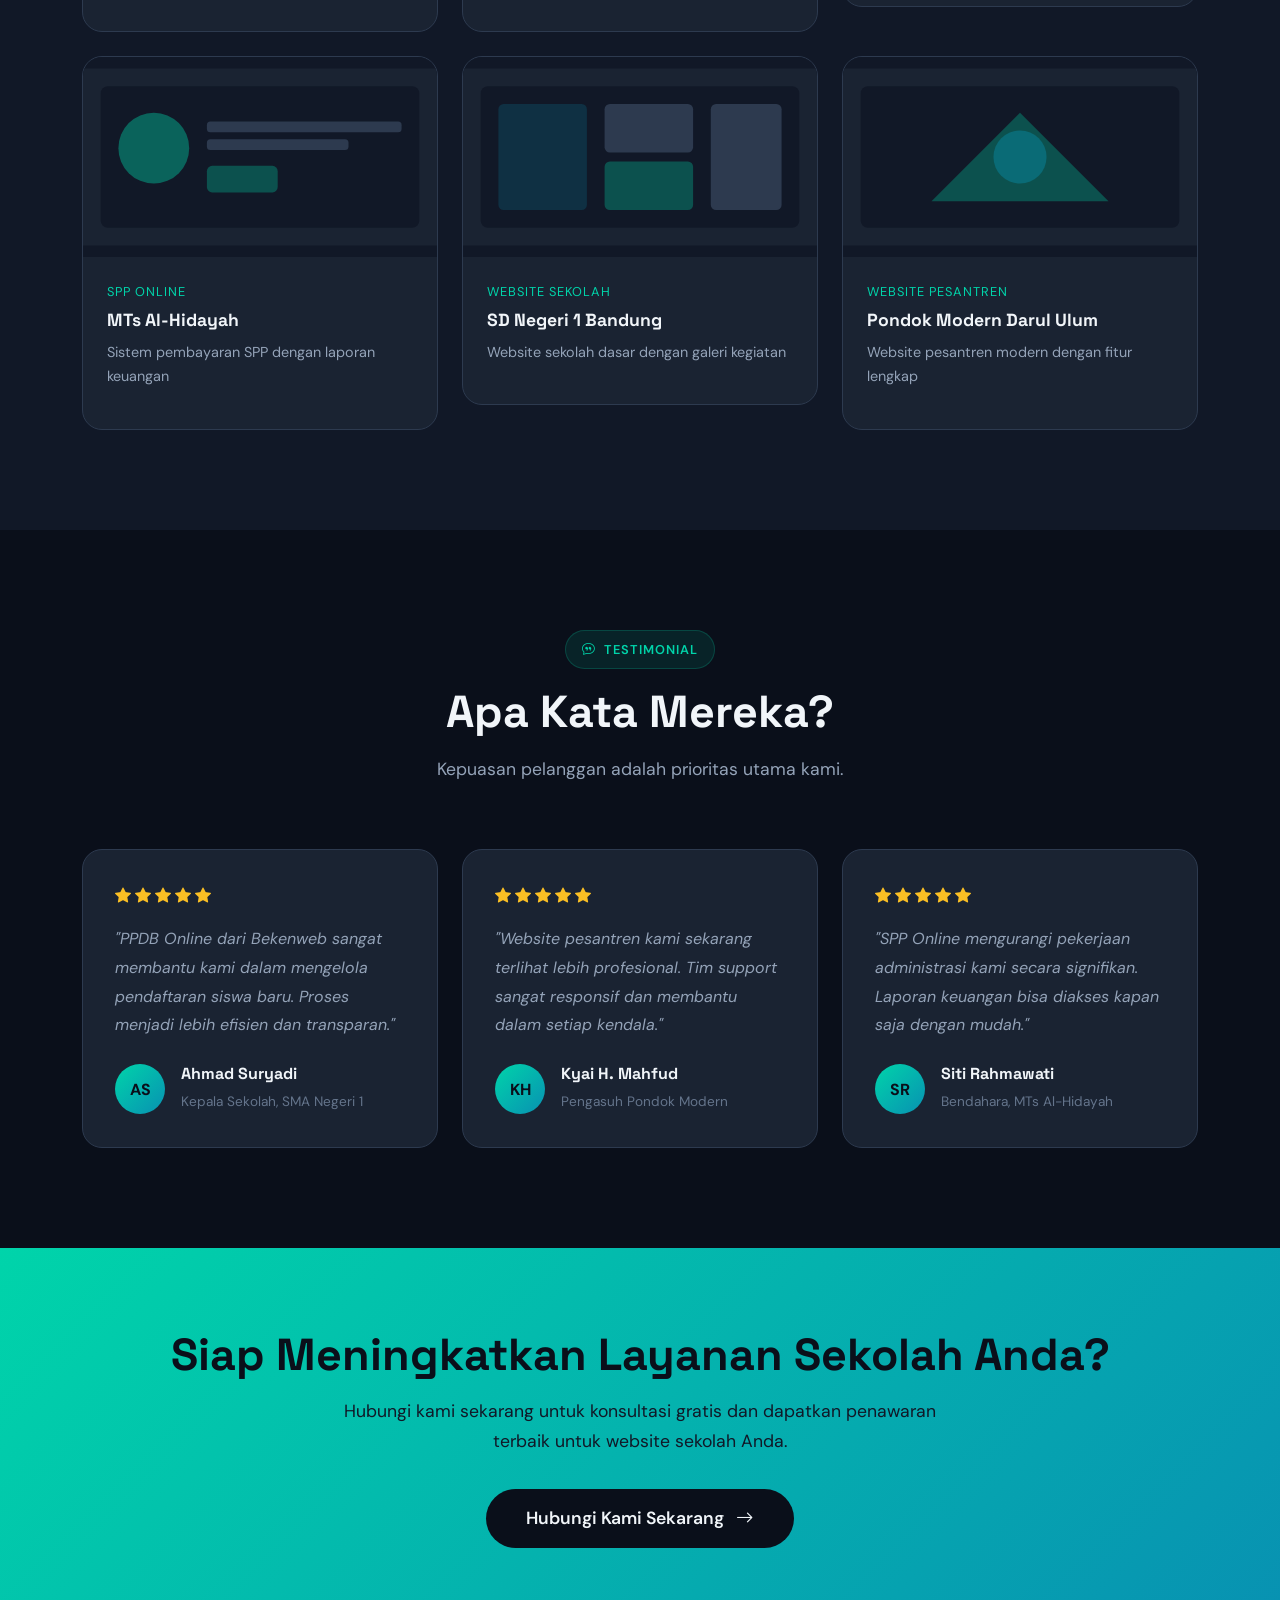
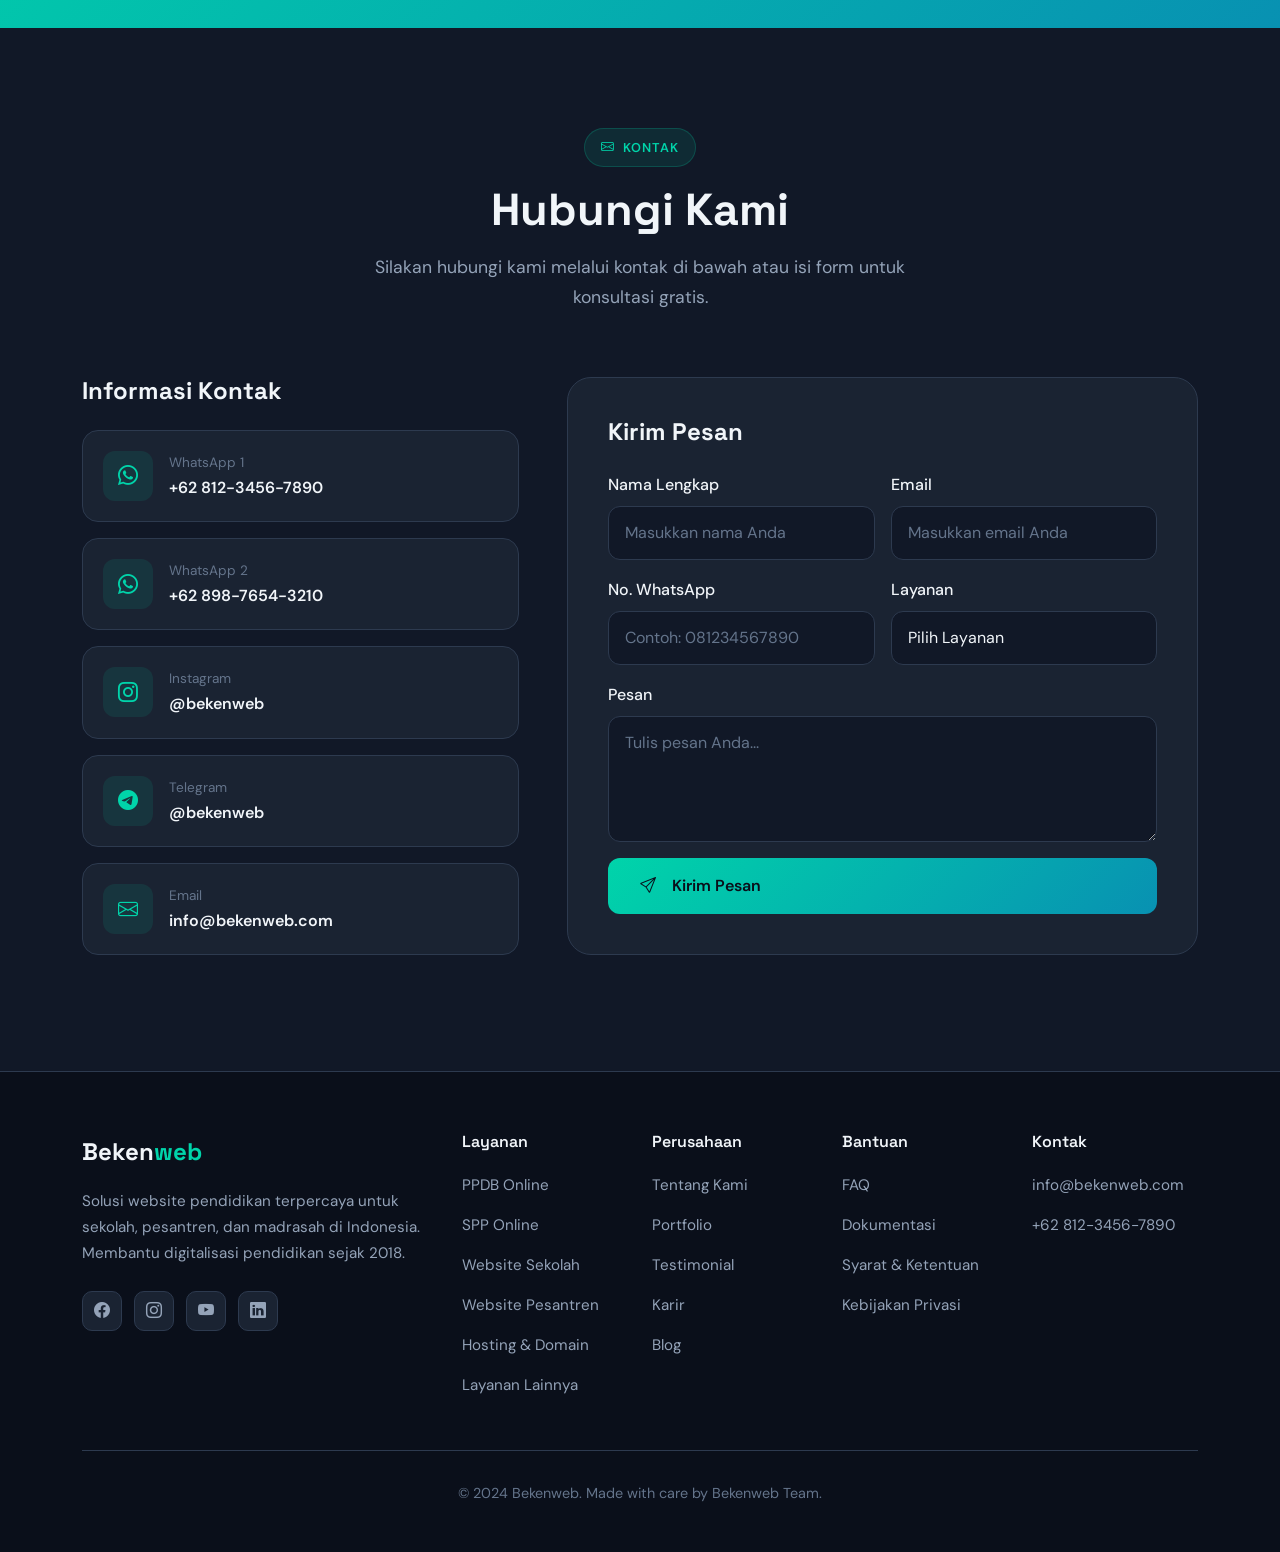
==== commit 2e3bc16e: "feat: Implement dark and light theme toggle functionality with persistent user preference." ====
--- a/index.html
+++ b/index.html
@@ -8,6 +8,10 @@
     <link href="https://cdn.jsdelivr.net/npm/bootstrap-icons@1.11.1/font/bootstrap-icons.css" rel="stylesheet">
     <link href="https://fonts.googleapis.com/css2?family=Space+Grotesk:wght@400;500;600;700&family=DM+Sans:wght@400;500;600;700&display=swap" rel="stylesheet">
     <link rel="stylesheet" href="style/main.css">
+    <script>
+        const savedTheme = localStorage.getItem('theme') || 'dark';
+        document.documentElement.setAttribute('data-theme', savedTheme);
+    </script>
 </head>
 <body>
     <!-- Navbar -->
@@ -35,6 +39,10 @@
                         <a class="nav-link" href="#contact">Kontak</a>
                     </li>
                 </ul>
+                <div class="theme-toggle" id="theme-toggle" title="Ganti Tema">
+                    <i class="bi bi-sun-fill"></i>
+                    <i class="bi bi-moon-stars-fill"></i>
+                </div>
                 <a href="#contact" class="btn btn-nav">Hubungi Kami</a>
             </div>
         </div>
--- a/style/main.css
+++ b/style/main.css
@@ -1,6 +1,5 @@
-/* Unified Main CSS */
-
 :root {
+    /* Dark Theme (Default) */
     --bg-primary: #0a0f1a;
     --bg-secondary: #111827;
     --bg-card: #1a2332;
@@ -11,6 +10,22 @@
     --text-muted: #64748b;
     --border-color: #2d3a4f;
     --gradient-1: linear-gradient(135deg, #00d4aa 0%, #0891b2 100%);
+    --card-shadow: 0 10px 30px rgba(0, 0, 0, 0.3);
+    --nav-bg: rgba(10, 15, 26, 0.9);
+    --overlay-bg: rgba(10, 15, 26, 0.8);
+}
+
+[data-theme="light"] {
+    --bg-primary: #ffffff;
+    --bg-secondary: #f8fafc;
+    --bg-card: #ffffff;
+    --text-primary: #0f172a;
+    --text-secondary: #475569;
+    --text-muted: #94a3b8;
+    --border-color: #e2e8f0;
+    --card-shadow: 0 10px 30px rgba(0, 0, 0, 0.05);
+    --nav-bg: rgba(255, 255, 255, 0.9);
+    --overlay-bg: rgba(255, 255, 255, 0.8);
 }
 
 * {
@@ -29,6 +44,7 @@
     color: var(--text-primary);
     overflow-x: hidden;
     line-height: 1.7;
+    transition: background 0.3s ease, color 0.3s ease;
 }
 
 h1, h2, h3, h4, h5, h6 {
@@ -37,7 +53,7 @@
 }
 
 .navbar-custom {
-    background: rgba(10, 15, 26, 0.9);
+    background: var(--nav-bg);
     backdrop-filter: blur(20px);
     border-bottom: 1px solid var(--border-color);
     padding: 1rem 0;
@@ -46,7 +62,7 @@
 
 .navbar-custom.scrolled {
     padding: 0.5rem 0;
-    background: rgba(10, 15, 26, 0.95);
+    background: var(--nav-bg);
 }
 
 .navbar-brand {
@@ -93,7 +109,7 @@
     position: relative;
     display: flex;
     align-items: center;
-    padding: 160px 0 80px; 
+    padding: 160px 0 80px;
     overflow: hidden;
 }
 
@@ -129,9 +145,9 @@
 .hero-grid {
     position: absolute;
     inset: 0;
-    background-image: 
-        linear-gradient(rgba(0, 212, 170, 0.03) 1px, transparent 1px),
-        linear-gradient(90deg, rgba(0, 212, 170, 0.03) 1px, transparent 1px);
+    background-image:
+    linear-gradient(rgba(0, 212, 170, 0.03) 1px, transparent 1px),
+    linear-gradient(90deg, rgba(0, 212, 170, 0.03) 1px, transparent 1px);
     background-size: 80px 80px;
     mask-image: radial-gradient(ellipse at center, black 30%, transparent 70%);
 }
@@ -479,17 +495,55 @@
     max-width: 600px;
     margin: 0 auto;
     font-size: 1.1rem;
+    transition: all 0.3s ease, background 0.3s ease, border-color 0.3s ease;
+}
+
+/* Theme Toggle Button */
+.theme-toggle {
+    background: rgba(var(--accent), 0.1);
+    border: 1px solid var(--border-color);
+    color: var(--text-primary);
+    width: 42px;
+    height: 42px;
+    border-radius: 50%;
+    display: flex;
+    align-items: center;
+    justify-content: center;
+    cursor: pointer;
+    transition: all 0.3s ease;
+    margin-right: 1.5rem;
+    font-size: 1.2rem;
+}
+
+.theme-toggle:hover {
+    background: var(--accent);
+    color: var(--bg-primary);
+    transform: rotate(15deg);
+}
+
+/* Icon visibility based on theme */
+/* Icon visibility based on theme */
+.theme-toggle .bi-sun-fill { display: inline; }
+.theme-toggle .bi-moon-stars-fill { display: none; }
+[data-theme="light"] .theme-toggle .bi-sun-fill { display: none; }
+[data-theme="light"] .theme-toggle .bi-moon-stars-fill { display: inline; }
+[data-theme="dark"] .theme-toggle .bi-sun-fill { display: inline; }
+[data-theme="dark"] .theme-toggle .bi-moon-stars-fill { display: none; }
+
+[data-theme="light"] .hero-grid {
+    opacity: 0.5;
 }
 
 .service-card {
     background: var(--bg-card);
     border: 1px solid var(--border-color);
-    border-radius: 20px;
-    padding: 2rem;
-    height: 100%;
-    transition: all 0.3s ease;
+    padding: 2.5rem;
+    border-radius: 24px;
     position: relative;
     overflow: hidden;
+    height: 100%;
+    transition: all 0.3s ease;
+    box-shadow: var(--card-shadow);
 }
 
 .service-card::before {
@@ -505,9 +559,9 @@
 }
 
 .service-card:hover {
-transform: translateY(-8px);
-            border-color: rgba(0, 212, 170, 0.3);
-            box-shadow: 0 20px 50px rgba(0, 0, 0, 0.3);
+    transform: translateY(-8px);
+    border-color: rgba(0, 212, 170, 0.3);
+    box-shadow: 0 20px 50px rgba(0, 0, 0, 0.3);
 }
 
 .service-card:hover::before {
@@ -515,55 +569,55 @@
 }
 
 .service-icon {
-width: 70px;
-            height: 70px;
-            background: rgba(0, 212, 170, 0.1);
-            border-radius: 18px;
-            display: flex;
-            align-items: center;
-            justify-content: center;
-            margin-bottom: 1.5rem;
-            transition: all 0.3s ease;
+    width: 70px;
+    height: 70px;
+    background: rgba(0, 212, 170, 0.1);
+    border-radius: 18px;
+    display: flex;
+    align-items: center;
+    justify-content: center;
+    margin-bottom: 1.5rem;
+    transition: all 0.3s ease;
 }
 
 .service-card:hover .service-icon {
-width: 70px;
-            height: 70px;
-            background: rgba(0, 212, 170, 0.1);
-            border-radius: 18px;
-            display: flex;
-            align-items: center;
-            justify-content: center;
-            margin-bottom: 1.5rem;
-            transition: all 0.3s ease;
+    width: 70px;
+    height: 70px;
+    background: rgba(0, 212, 170, 0.1);
+    border-radius: 18px;
+    display: flex;
+    align-items: center;
+    justify-content: center;
+    margin-bottom: 1.5rem;
+    transition: all 0.3s ease;
 }
 
 .service-icon i {
-font-size: 1.75rem;
-            color: var(--accent);
-            transition: all 0.3s ease;
+    font-size: 1.75rem;
+    color: var(--accent);
+    transition: all 0.3s ease;
 }
 
 .service-card:hover .service-icon i {
-font-size: 1.75rem;
-            color: var(--accent);
-            transition: all 0.3s ease;
+    font-size: 1.75rem;
+    color: var(--accent);
+    transition: all 0.3s ease;
 }
 
 .service-title {
-font-size: 1.3rem;
-            margin-bottom: 0.75rem;
+    font-size: 1.3rem;
+    margin-bottom: 0.75rem;
 }
 
 .service-desc {
-color: var(--text-secondary);
-            font-size: 0.95rem;
-            margin-bottom: 1.5rem;
-            display: -webkit-box;
-            -webkit-line-clamp: 3;
-            line-clamp: 3;
-            -webkit-box-orient: vertical;
-            overflow: hidden;
+    color: var(--text-secondary);
+    font-size: 0.95rem;
+    margin-bottom: 1.5rem;
+    display: -webkit-box;
+    -webkit-line-clamp: 3;
+    line-clamp: 3;
+    -webkit-box-orient: vertical;
+    overflow: hidden;
 }
 
 .service-link {
@@ -608,6 +662,7 @@
     min-width: 48px;
     background: rgba(0, 212, 170, 0.1);
     border-radius: 12px;
+    margin-bottom: 10px;
     display: flex;
     align-items: center;
     justify-content: center;
@@ -807,7 +862,7 @@
 .portfolio-overlay {
     position: absolute;
     inset: 0;
-    background: rgba(10, 15, 26, 0.8);
+    background: var(--overlay-bg);
     display: flex;
     align-items: center;
     justify-content: center;
@@ -1114,71 +1169,6 @@
     font-size: 0.9rem;
 }
 
-@media (max-width: 1200px) {
-.info-cards {
-        display: none;
-    }
-}
-
-@media (max-width: 991px) {
-.hero-section {
-        text-align: center;
-        padding-top: 140px; 
-    }
-
-    .hero-desc {
-        margin-left: auto;
-        margin-right: auto;
-    }
-
-    .hero-buttons {
-        justify-content: center;
-    }
-
-    .hero-stats {
-        justify-content: center;
-    }
-
-    .stat-item {
-        text-align: center;
-    }
-
-    .hero-image-wrapper {
-        margin-top: 4rem;
-    }
-
-    .hero-mockup {
-        max-width: 500px;
-    }
-}
-
-@media (max-width: 767px) {
-.hero-section {
-        padding: 130px 0 60px; 
-    }
-
-    .hero-stats {
-        flex-wrap: wrap;
-        gap: 2rem;
-    }
-
-    .stat-item {
-        min-width: 120px;
-    }
-
-    .stat-number {
-        font-size: 2.5rem;
-    }
-
-    .pricing-card.featured {
-        transform: none;
-    }
-
-    .pricing-card.featured:hover {
-        transform: translateY(-5px);
-    }
-}
-
 .navbar-toggler {
     border: 1px solid var(--border-color);
     padding: 0.5rem;
@@ -1186,6 +1176,10 @@
 
 .navbar-toggler-icon {
     background-image: url("data:image/svg+xml,%3csvg xmlns='http://www.w3.org/2000/svg' viewBox='0 0 30 30'%3e%3cpath stroke='rgba(241, 245, 249, 1)' stroke-linecap='round' stroke-miterlimit='10' stroke-width='2' d='M4 7h22M4 15h22M4 23h22'/%3e%3c/svg%3e");
+}
+
+[data-theme="light"] .navbar-toggler-icon {
+    background-image: url("data:image/svg+xml,%3csvg xmlns='http://www.w3.org/2000/svg' viewBox='0 0 30 30'%3e%3cpath stroke='rgba(15, 23, 42, 1)' stroke-linecap='round' stroke-miterlimit='10' stroke-width='2' d='M4 7h22M4 15h22M4 23h22'/%3e%3c/svg%3e");
 }
 
 .navbar-collapse {
@@ -1280,35 +1274,8 @@
     box-shadow: 0 10px 30px rgba(0, 212, 170, 0.15);
 }
 
-@media (max-width: 991px) {
-.gallery-grid {
-        grid-template-columns: repeat(2, 1fr);
-    }
-}
-
-@media (max-width: 767px) {
-.gallery-grid {
-        grid-template-columns: 1fr;
-    }
-}
-
 .nav-link.active {
     color: var(--accent) !important;
-}
-
-.hero-title {
-    font-size: clamp(2.5rem, 5vw, 3.8rem);
-    line-height: 1.15;
-    margin-bottom: 1.5rem;
-    letter-spacing: -0.02em;
-}
-
-.hero-desc {
-    font-size: 1.15rem;
-    color: var(--text-secondary);
-    max-width: 520px;
-    margin-bottom: 2rem;
-    line-height: 1.8;
 }
 
 .hero-features {
@@ -1328,18 +1295,6 @@
 
 .hero-feature-item i {
     color: var(--accent);
-}
-
-.hero-buttons {
-    display: flex;
-    gap: 1rem;
-    flex-wrap: wrap;
-}
-
-.hero-mockup {
-    position: relative;
-    width: 100%;
-    max-width: 550px;
 }
 
 .mockup-app-header {
@@ -1385,12 +1340,6 @@
     border-radius: 50px;
     font-size: 0.75rem;
     font-weight: 600;
-}
-
-.mockup-content {
-    background: var(--bg-secondary);
-    border-radius: 16px;
-    padding: 1.5rem;
 }
 
 .mockup-form-header {
@@ -1605,10 +1554,6 @@
     font-size: 0.95rem;
 }
 
-.features-section {
-    padding: 100px 0;
-}
-
 .feature-card {
     background: var(--bg-card);
     border: 1px solid var(--border-color);
@@ -1626,26 +1571,8 @@
     box-shadow: 0 20px 40px rgba(0, 0, 0, 0.3);
 }
 
-.feature-icon {
-    width: 64px;
-    height: 64px;
-    background: rgba(0, 212, 170, 0.1);
-    border-radius: 16px;
-    display: flex;
-    align-items: center;
-    justify-content: center;
-    margin-bottom: 1.5rem;
-    transition: all 0.3s ease;
-}
-
 .feature-card:hover .feature-icon {
     background: var(--gradient-1);
-}
-
-.feature-icon i {
-    font-size: 1.75rem;
-    color: var(--accent);
-    transition: all 0.3s ease;
 }
 
 .feature-card:hover .feature-icon i {
@@ -1661,47 +1588,6 @@
     color: var(--text-secondary);
     font-size: 0.95rem;
     flex-grow: 1;
-}
-
-.pricing-section {
-    padding: 100px 0;
-    background: var(--bg-secondary);
-}
-
-.pricing-card.featured::before {
-    content: 'Best Seller';
-    position: absolute;
-    top: -12px;
-    left: 50%;
-    transform: translateX(-50%);
-    background: var(--gradient-1);
-    color: var(--bg-primary);
-    padding: 0.35rem 1.25rem;
-    border-radius: 50px;
-    font-size: 0.8rem;
-    font-weight: 600;
-}
-
-.price-current {
-    font-family: 'Space Grotesk', sans-serif;
-    font-size: 2.75rem;
-    font-weight: 700;
-    color: var(--accent);
-    line-height: 1;
-}
-
-.pricing-features li {
-    display: flex;
-    align-items: flex-start;
-    gap: 0.75rem;
-    padding: 0.6rem 0;
-    border-bottom: 1px solid var(--border-color);
-    font-size: 0.95rem;
-}
-
-.pricing-features i {
-    color: var(--accent);
-    margin-top: 0.2rem;
 }
 
 .screenshot-section {
@@ -1801,77 +1687,9 @@
     color: #ef4444;
 }
 
-@media (max-width: 1200px) {
-.device-mockup {
-        display: none;
-    }
-
-    .screenshot-mobile {
-        display: none;
-    }
-}
-
-@media (max-width: 991px) {
-.hero-section {
-        text-align: center;
-        padding-top: 140px;
-    }
-
-    .hero-desc,
-    .hero-features,
-    .hero-buttons {
-        justify-content: center;
-        margin-left: auto;
-        margin-right: auto;
-    }
-
-    .hero-features {
-        display: inline-flex;
-    }
-}
-
-@media (max-width: 767px) {
-.hero-features {
-        flex-direction: column;
-        align-items: center;
-    }
-
-    .mockup-form-row {
-        grid-template-columns: 1fr;
-    }
-
-    .pricing-card.featured {
-        transform: none;
-    }
-
-    .pricing-card.featured:hover {
-        transform: translateY(-5px);
-    }
-}
-
-:root {
-    --bg-primary: #0a0f1a;
-    --bg-secondary: #111827;
-    --bg-card: #1a2332;
-    --accent: #00d4aa;
-    --accent-secondary: #0891b2;
-    --accent-orange: #f97316;
-    --text-primary: #f1f5f9;
-    --text-secondary: #94a3b8;
-    --text-muted: #64748b;
-    --border-color: #2d3a4f;
-    --gradient-1: linear-gradient(135deg, #00d4aa 0%, #0891b2 100%);
-    --gradient-orange: linear-gradient(135deg, #f97316 0%, #ea580c 100%);
-}
-
 .nav-link:hover,
 .nav-link.active {
     color: var(--accent) !important;
-}
-
-.mockup-logo-icon i {
-    color: white;
-    font-size: 1.1rem;
 }
 
 .mockup-payment-header {
@@ -1943,25 +1761,6 @@
     cursor: pointer;
 }
 
-.device-mockup-1 {
-    width: 150px;
-    bottom: -20px;
-    left: -40px;
-}
-
-.device-mockup-2 {
-    width: 140px;
-    top: 20px;
-    right: -50px;
-}
-
-.device-screen {
-    background: var(--bg-secondary);
-    border-radius: 10px;
-    padding: 0.75rem;
-    min-height: 180px;
-}
-
 .benefits-section {
     padding: 100px 0;
     background: var(--bg-secondary);
@@ -2044,594 +1843,825 @@
     font-size: 0.95rem;
 }
 
-.pricing-card.featured::before {
-    content: 'Best Seller';
-    position: absolute;
-    top: -12px;
-    left: 50%;
-    transform: translateX(-50%);
-    background: var(--gradient-1);
-    color: white;
-    padding: 0.35rem 1.25rem;
-    border-radius: 50px;
-    font-size: 0.8rem;
-    font-weight: 600;
-}
-
-.cta-title {
-    font-size: clamp(2rem, 4vw, 2.8rem);
-    color: white;
-    margin-bottom: 1rem;
-}
-
-.cta-desc {
-    color: rgba(255, 255, 255, 0.9);
-    font-size: 1.1rem;
-    margin-bottom: 2rem;
-    max-width: 600px;
-    margin-left: auto;
-    margin-right: auto;
-}
-
-.btn-cta:hover {
-    background: white;
-    color: var(--accent);
-}
-
-@media (max-width: 1200px) {
-.device-mockup,
-    .screenshot-mobile {
-        display: none;
-    }
-}
-
-@media (max-width: 991px) {
-.hero-features {
-        display: inline-flex;
-    }
-}
-
-@media (max-width: 767px) {
-.hero-features {
-        flex-direction: column;
-        align-items: center;
-    }
-
-    .pricing-card.featured {
-        transform: none;
-    }
-
-    .pricing-card.featured:hover {
-        transform: translateY(-5px);
-    }
-}
-
 /* ==========================================
    Layanan Lainnya (Services Page) Specific
    ========================================== */
-
-
-
-        /* Navbar */
-        .navbar-custom {
-            background: rgba(10, 15, 26, 0.9);
-            backdrop-filter: blur(20px);
-            border-bottom: 1px solid var(--border-color);
-            padding: 1rem 0;
-            transition: all 0.3s ease;
-        }
-
-
-
-        /* Page Header */
-        .page-header {
-            padding: 160px 0 80px;
-            position: relative;
-            overflow: hidden;
-        }
-
-
-
-        .page-header-bg {
-            position: absolute;
-            inset: 0;
-            z-index: -1;
-        }
-
-
-
-        .page-header-gradient {
-            position: absolute;
-            border-radius: 50%;
-            filter: blur(150px);
-            opacity: 0.3;
-        }
-
-
-
-        .page-header-gradient-1 {
-            width: 600px;
-            height: 600px;
-            background: radial-gradient(circle, var(--accent) 0%, transparent 70%);
-            top: -300px;
-            right: -150px;
-        }
-
-
-
-        .page-header-gradient-2 {
-            width: 400px;
-            height: 400px;
-            background: radial-gradient(circle, var(--accent-secondary) 0%, transparent 70%);
-            bottom: -200px;
-            left: -100px;
-        }
-
-
-
-        .page-header-content {
-            text-align: center;
-        }
-
-
-
-        .page-title {
-            font-size: clamp(2.5rem, 5vw, 3.5rem);
-            margin-bottom: 1rem;
-        }
-
-
-
-        .page-title .highlight {
-            background: var(--gradient-1);
-            -webkit-background-clip: text;
-            -webkit-text-fill-color: transparent;
-            background-clip: text;
-        }
-
-
-
-        .page-desc {
-            font-size: 1.15rem;
-            color: var(--text-secondary);
-            max-width: 600px;
-            margin: 0 auto;
-        }
-
-
-
-        /* Services Section */
-        .services-section {
-            padding: 60px 0 100px;
-        }
-
-
-
-        /* Service Card */
-        .service-card {
-            background: var(--bg-card);
-            border: 1px solid var(--border-color);
-            border-radius: 20px;
-            padding: 2rem;
-            height: 100%;
-            transition: all 0.4s ease;
-            position: relative;
-            overflow: hidden;
-            cursor: pointer;
-        }
-
-
-
-        .service-tags {
-            display: flex;
-            flex-wrap: wrap;
-            gap: 0.5rem;
-            margin-bottom: 1.5rem;
-        }
-
-
-
-        .service-tag {
-            background: rgba(0, 212, 170, 0.1);
-            color: var(--accent);
-            padding: 0.35rem 0.75rem;
-            border-radius: 50px;
-            font-size: 0.75rem;
-            font-weight: 600;
-        }
-
-
-
-        .service-price {
-            display: flex;
-            align-items: baseline;
-            gap: 0.5rem;
-            margin-bottom: 1.5rem;
-        }
-
-
-
-        .service-price-label {
-            font-size: 0.8rem;
-            color: var(--text-muted);
-        }
-
-
-
-        .service-price-value {
-            font-family: 'Space Grotesk', sans-serif;
-            font-size: 1.5rem;
-            font-weight: 700;
-            color: var(--accent);
-        }
-
-
-
-        .service-price-period {
-            font-size: 0.85rem;
-            color: var(--text-muted);
-        }
-
-
-
-        .btn-service {
-            background: transparent;
-            color: var(--accent);
-            border: 1px solid var(--border-color);
-            padding: 0.75rem 1.5rem;
-            border-radius: 10px;
-            font-weight: 600;
-            width: 100%;
-            transition: all 0.3s ease;
-            display: flex;
-            align-items: center;
-            justify-content: center;
-            gap: 0.5rem;
-        }
-
-
-
-        .service-card:hover .btn-service {
-            background: var(--gradient-1);
-            border-color: transparent;
-            color: var(--bg-primary);
-        }
-
-
-
-        /* Pagination */
-        .pagination-wrapper {
-            display: flex;
-            justify-content: center;
-            margin-top: 4rem;
-        }
-
-
-
-        .pagination {
-            display: flex;
-            gap: 0.5rem;
-        }
-
-
-
-        .page-item {
-            list-style: none;
-        }
-
-
-
-        .page-link {
-            background: var(--bg-card);
-            border: 1px solid var(--border-color);
-            color: var(--text-secondary);
-            padding: 0.75rem 1rem;
-            border-radius: 10px;
-            min-width: 45px;
-            text-align: center;
-            font-weight: 600;
-            transition: all 0.3s ease;
-            text-decoration: none;
-            display: block;
-        }
-
-
-
-        .page-link:hover {
-            background: rgba(0, 212, 170, 0.1);
-            border-color: var(--accent);
-            color: var(--accent);
-        }
-
-
-
-        .page-item.active .page-link {
-            background: var(--gradient-1);
-            border-color: transparent;
-            color: var(--bg-primary);
-        }
-
-
-
-        .page-item.disabled .page-link {
-            opacity: 0.5;
-            pointer-events: none;
-        }
-
-
-
-        /* Modal */
-        .modal-content {
-            background: var(--bg-card);
-            border: 1px solid var(--border-color);
-            border-radius: 24px;
-        }
-
-
-
-        .modal-header {
-            border-bottom: 1px solid var(--border-color);
-            padding: 1.5rem 2rem;
-        }
-
-
-
-        .modal-title {
-            font-size: 1.5rem;
-        }
-
-
-
-        .btn-close {
-            filter: invert(1);
-            opacity: 0.7;
-        }
-
-
-
-        .btn-close:hover {
-            opacity: 1;
-        }
-
-
-
-        .modal-body {
-            padding: 2rem;
-        }
-
-
-
-        .modal-service-icon {
-            width: 80px;
-            height: 80px;
-            background: rgba(0, 212, 170, 0.1);
-            border-radius: 20px;
-            display: flex;
-            align-items: center;
-            justify-content: center;
-            margin-bottom: 1.5rem;
-        }
-
-
-
-        .modal-service-icon i {
-            font-size: 2.5rem;
-            color: var(--accent);
-        }
-
-
-
-        .modal-service-desc {
-            color: var(--text-secondary);
-            font-size: 1rem;
-            margin-bottom: 2rem;
-            line-height: 1.8;
-        }
-
-
-
-        .modal-features {
-            margin-bottom: 2rem;
-        }
-
-
-
-        .modal-features-title {
-            font-size: 1.1rem;
-            margin-bottom: 1rem;
-        }
-
-
-
-        .modal-feature-list {
-            list-style: none;
-            padding: 0;
-            margin: 0;
-        }
-
-
-
-        .modal-feature-list li {
-            display: flex;
-            align-items: flex-start;
-            gap: 0.75rem;
-            padding: 0.6rem 0;
-            font-size: 0.95rem;
-            color: var(--text-secondary);
-        }
-
-
-
-        .modal-feature-list i {
-            color: var(--accent);
-            margin-top: 0.2rem;
-        }
-
-
-
-        .modal-price-box {
-            background: rgba(0, 212, 170, 0.1);
-            border: 1px solid rgba(0, 212, 170, 0.2);
-            border-radius: 16px;
-            padding: 1.5rem;
-            margin-bottom: 1.5rem;
-        }
-
-
-
-        .modal-price-label {
-            font-size: 0.85rem;
-            color: var(--text-muted);
-            margin-bottom: 0.25rem;
-        }
-
-
-
-        .modal-price-value {
-            font-family: 'Space Grotesk', sans-serif;
-            font-size: 2.5rem;
-            font-weight: 700;
-            color: var(--accent);
-        }
-
-
-
-        .modal-price-period {
-            font-size: 0.9rem;
-            color: var(--text-secondary);
-        }
-
-
-
-        .modal-buttons {
-            display: flex;
-            gap: 1rem;
-        }
-
-
-
-        .btn-modal-primary {
-            background: var(--gradient-1);
-            color: var(--bg-primary);
-            border: none;
-            padding: 1rem 2rem;
-            border-radius: 12px;
-            font-weight: 600;
-            flex: 1;
-            transition: all 0.3s ease;
-            text-decoration: none;
-            display: flex;
-            align-items: center;
-            justify-content: center;
-            gap: 0.5rem;
-        }
-
-
-
-        .btn-modal-primary:hover {
-            transform: translateY(-2px);
-            box-shadow: 0 8px 25px rgba(0, 212, 170, 0.4);
-            color: var(--bg-primary);
-        }
-
-
-
-        .btn-modal-secondary {
-            background: transparent;
-            color: var(--text-primary);
-            border: 2px solid var(--border-color);
-            padding: 1rem 2rem;
-            border-radius: 12px;
-            font-weight: 600;
-            flex: 1;
-            transition: all 0.3s ease;
-            display: flex;
-            align-items: center;
-            justify-content: center;
-            gap: 0.5rem;
-        }
-
-
-
-        .btn-modal-secondary:hover {
-            border-color: var(--accent);
-            color: var(--accent);
-        }
-
-
-
-        /* Footer */
-        .footer {
-            background: var(--bg-secondary);
-            border-top: 1px solid var(--border-color);
-            padding: 60px 0 30px;
-        }
-
-
-
-        /* Responsive */
-        @media (max-width: 991px) {
-            .page-header {
-                padding-top: 140px;
-            }
-
-
-
-        /* Mobile Nav */
-        .navbar-toggler {
-            border: 1px solid var(--border-color);
-            padding: 0.5rem;
-        }
-
-
-
-        /* No Results */
-        .no-results {
-            text-align: center;
-            padding: 4rem 2rem;
-        }
-
-
-
-        .no-results-icon {
-            width: 80px;
-            height: 80px;
-            background: rgba(0, 212, 170, 0.1);
-            border-radius: 50%;
-            display: flex;
-            align-items: center;
-            justify-content: center;
-            margin: 0 auto 1.5rem;
-        }
-
-
-
-        .no-results-icon i {
-            font-size: 2rem;
-            color: var(--accent);
-        }
-
-
-
-        .no-results-title {
-            font-size: 1.5rem;
-            margin-bottom: 0.5rem;
-        }
-
-
-
-        .no-results-desc {
-            color: var(--text-secondary);
-        }
+/* Navbar */
+.navbar-custom {
+    background: var(--nav-bg);
+    backdrop-filter: blur(20px);
+    border-bottom: 1px solid var(--border-color);
+    padding: 1rem 0;
+    transition: all 0.3s ease;
+}
+
+/* Page Header */
+.page-header {
+    padding: 160px 0 80px;
+    position: relative;
+    overflow: hidden;
+}
+
+.page-header-bg {
+    position: absolute;
+    inset: 0;
+    z-index: -1;
+}
+
+.page-header-gradient {
+    position: absolute;
+    border-radius: 50%;
+    filter: blur(150px);
+    opacity: 0.3;
+}
+
+.page-header-gradient-1 {
+    width: 600px;
+    height: 600px;
+    background: radial-gradient(circle, var(--accent) 0%, transparent 70%);
+    top: -300px;
+    right: -150px;
+}
+
+.page-header-gradient-2 {
+    width: 400px;
+    height: 400px;
+    background: radial-gradient(circle, var(--accent-secondary) 0%, transparent 70%);
+    bottom: -200px;
+    left: -100px;
+}
+
+.page-header-content {
+    text-align: center;
+}
+
+.page-title {
+    font-size: clamp(2.5rem, 5vw, 3.5rem);
+    margin-bottom: 1rem;
+}
+
+.page-title .highlight {
+    background: var(--gradient-1);
+    -webkit-background-clip: text;
+    -webkit-text-fill-color: transparent;
+    background-clip: text;
+}
+
+.page-desc {
+    font-size: 1.15rem;
+    color: var(--text-secondary);
+    max-width: 600px;
+}
+
+.page-header-content .page-desc {
+    margin: 0 auto;
+}
+
+.service-tags {
+    display: flex;
+    flex-wrap: wrap;
+    gap: 0.5rem;
+    margin-bottom: 1.5rem;
+}
+
+.service-tag {
+    background: rgba(0, 212, 170, 0.1);
+    color: var(--accent);
+    padding: 0.35rem 0.75rem;
+    border-radius: 50px;
+    font-size: 0.75rem;
+    font-weight: 600;
+}
+
+.service-price {
+    display: flex;
+    align-items: baseline;
+    gap: 0.5rem;
+    margin-bottom: 1.5rem;
+}
+
+.service-price-label {
+    font-size: 0.8rem;
+    color: var(--text-muted);
+}
+
+.service-price-value {
+    font-family: 'Space Grotesk', sans-serif;
+    font-size: 1.5rem;
+    font-weight: 700;
+    color: var(--accent);
+}
+
+.service-price-period {
+    font-size: 0.85rem;
+    color: var(--text-muted);
+}
+
+.btn-service {
+    background: transparent;
+    color: var(--accent);
+    border: 1px solid var(--border-color);
+    padding: 0.75rem 1.5rem;
+    border-radius: 10px;
+    font-weight: 600;
+    width: 100%;
+    transition: all 0.3s ease;
+    display: flex;
+    align-items: center;
+    justify-content: center;
+    gap: 0.5rem;
+}
+
+.service-card:hover .btn-service {
+    background: var(--gradient-1);
+    border-color: transparent;
+    color: var(--bg-primary);
+}
+
+/* Pagination */
+.pagination-wrapper {
+    display: flex;
+    justify-content: center;
+    margin-top: 4rem;
+}
+
+.pagination {
+    display: flex;
+    gap: 0.5rem;
+}
+
+.page-item {
+    list-style: none;
+}
+
+.page-link {
+    background: var(--bg-card);
+    border: 1px solid var(--border-color);
+    color: var(--text-secondary);
+    padding: 0.75rem 1rem;
+    border-radius: 10px;
+    min-width: 45px;
+    text-align: center;
+    font-weight: 600;
+    transition: all 0.3s ease;
+    text-decoration: none;
+    display: block;
+}
+
+.page-link:hover {
+    background: rgba(0, 212, 170, 0.1);
+    border-color: var(--accent);
+    color: var(--accent);
+}
+
+.page-item.active .page-link {
+    background: var(--gradient-1);
+    border-color: transparent;
+    color: var(--bg-primary);
+}
+
+.page-item.disabled .page-link {
+    opacity: 0.5;
+    pointer-events: none;
+}
+
+/* Modal */
+.modal-content {
+    background: var(--bg-card);
+    border: 1px solid var(--border-color);
+    border-radius: 24px;
+}
+
+.modal-header {
+    border-bottom: 1px solid var(--border-color);
+    padding: 1.5rem 2rem;
+}
+
+.modal-title {
+    font-size: 1.5rem;
+}
+
+.btn-close {
+    filter: invert(1);
+    opacity: 0.7;
+}
+
+.btn-close:hover {
+    opacity: 1;
+}
+
+.modal-body {
+    padding: 2rem;
+}
+
+.modal-service-icon {
+    width: 80px;
+    height: 80px;
+    background: rgba(0, 212, 170, 0.1);
+    border-radius: 20px;
+    display: flex;
+    align-items: center;
+    justify-content: center;
+    margin-bottom: 1.5rem;
+}
+
+.modal-service-icon i {
+    font-size: 2.5rem;
+    color: var(--accent);
+}
+
+.modal-service-desc {
+    color: var(--text-secondary);
+    font-size: 1rem;
+    margin-bottom: 2rem;
+    line-height: 1.8;
+}
+
+.modal-features {
+    margin-bottom: 2rem;
+}
+
+.modal-features-title {
+    font-size: 1.1rem;
+    margin-bottom: 1rem;
+}
+
+.modal-feature-list {
+    list-style: none;
+    padding: 0;
+    margin: 0;
+}
+
+.modal-feature-list li {
+    display: flex;
+    align-items: flex-start;
+    gap: 0.75rem;
+    padding: 0.6rem 0;
+    font-size: 0.95rem;
+    color: var(--text-secondary);
+}
+
+.modal-feature-list i {
+    color: var(--accent);
+    margin-top: 0.2rem;
+}
+
+.modal-price-box {
+    background: rgba(0, 212, 170, 0.1);
+    border: 1px solid rgba(0, 212, 170, 0.2);
+    border-radius: 16px;
+    padding: 1.5rem;
+    margin-bottom: 1.5rem;
+}
+
+.modal-price-label {
+    font-size: 0.85rem;
+    color: var(--text-muted);
+    margin-bottom: 0.25rem;
+}
+
+.modal-price-value {
+    font-family: 'Space Grotesk', sans-serif;
+    font-size: 2.5rem;
+    font-weight: 700;
+    color: var(--accent);
+}
+
+.modal-price-period {
+    font-size: 0.9rem;
+    color: var(--text-secondary);
+}
+
+.modal-buttons {
+    display: flex;
+    gap: 1rem;
+}
+
+.btn-modal-primary {
+    background: var(--gradient-1);
+    color: var(--bg-primary);
+    border: none;
+    padding: 1rem 2rem;
+    border-radius: 12px;
+    font-weight: 600;
+    flex: 1;
+    transition: all 0.3s ease;
+    text-decoration: none;
+    display: flex;
+    align-items: center;
+    justify-content: center;
+    gap: 0.5rem;
+}
+
+.btn-modal-primary:hover {
+    transform: translateY(-2px);
+    box-shadow: 0 8px 25px rgba(0, 212, 170, 0.4);
+    color: var(--bg-primary);
+}
+
+.btn-modal-secondary {
+    background: transparent;
+    color: var(--text-primary);
+    border: 2px solid var(--border-color);
+    padding: 1rem 2rem;
+    border-radius: 12px;
+    font-weight: 600;
+    flex: 1;
+    transition: all 0.3s ease;
+    display: flex;
+    align-items: center;
+    justify-content: center;
+    gap: 0.5rem;
+}
+
+.btn-modal-secondary:hover {
+    border-color: var(--accent);
+    color: var(--accent);
+}
+
+/* No Results */
+.no-results {
+    text-align: center;
+    padding: 4rem 2rem;
+}
+
+.no-results-icon {
+    width: 80px;
+    height: 80px;
+    background: rgba(0, 212, 170, 0.1);
+    border-radius: 50%;
+    display: flex;
+    align-items: center;
+    justify-content: center;
+    margin: 0 auto 1.5rem;
+}
+
+.no-results-icon i {
+    font-size: 2rem;
+    color: var(--accent);
+}
+
+.no-results-title {
+    font-size: 1.5rem;
+    margin-bottom: 0.5rem;
+}
+
+.no-results-desc {
+    color: var(--text-secondary);
+}
+
+/* ==========================================
+   Syarat & Ketentuan (Terms Page) Specific
+   ========================================== */
+/* Navbar */
+.navbar-custom {
+    background: var(--nav-bg);
+    backdrop-filter: blur(20px);
+    border-bottom: 1px solid var(--border-color);
+    padding: 1rem 0;
+    transition: all 0.3s ease;
+}
+
+.breadcrumb-nav {
+    margin-bottom: 1rem;
+}
+
+.breadcrumb {
+    background: transparent;
+    padding: 0;
+    margin: 0;
+}
+
+.breadcrumb-item {
+    font-size: 0.9rem;
+}
+
+.breadcrumb-item a {
+    color: var(--text-muted);
+    text-decoration: none;
+    transition: color 0.3s ease;
+}
+
+.breadcrumb-item a:hover {
+    color: var(--accent);
+}
+
+.breadcrumb-item.active {
+    color: var(--text-primary);
+}
+
+.breadcrumb-item + .breadcrumb-item::before {
+    content: "/";
+    color: var(--text-muted);
+}
+
+.page-meta {
+    display: flex;
+    gap: 1.5rem;
+    margin-top: 1rem;
+}
+
+.page-meta-item {
+    display: flex;
+    align-items: center;
+    gap: 0.5rem;
+    font-size: 0.85rem;
+    color: var(--text-muted);
+}
+
+.page-meta-item i {
+    color: var(--accent);
+}
+
+/* Content Section */
+.content-section {
+    padding: 0 0 100px;
+}
+
+/* Sidebar Navigation */
+.sidebar-nav {
+    position: sticky;
+    top: 100px;
+    background: var(--bg-card);
+    border: 1px solid var(--border-color);
+    border-radius: 16px;
+    padding: 1.5rem;
+}
+
+.sidebar-title {
+    font-size: 0.8rem;
+    text-transform: uppercase;
+    letter-spacing: 1px;
+    color: var(--text-muted);
+    margin-bottom: 1rem;
+    padding-bottom: 0.75rem;
+    border-bottom: 1px solid var(--border-color);
+}
+
+.sidebar-menu {
+    list-style: none;
+    padding: 0;
+    margin: 0;
+}
+
+.sidebar-menu li {
+    margin-bottom: 0.25rem;
+}
+
+.sidebar-menu a {
+    display: block;
+    padding: 0.6rem 0.75rem;
+    color: var(--text-secondary);
+    text-decoration: none;
+    font-size: 0.9rem;
+    border-radius: 8px;
+    border-left: 2px solid transparent;
+    transition: all 0.3s ease;
+}
+
+.sidebar-menu a:hover {
+    color: var(--accent);
+    background: rgba(0, 212, 170, 0.05);
+    border-left-color: var(--accent);
+}
+
+.sidebar-menu a.active {
+    color: var(--accent);
+    background: rgba(0, 212, 170, 0.1);
+    border-left-color: var(--accent);
+}
+
+/* Main Content */
+.content-card {
+    background: var(--bg-card);
+    border: 1px solid var(--border-color);
+    border-radius: 20px;
+    padding: 2.5rem;
+}
+
+.content-block {
+    margin-bottom: 3rem;
+}
+
+.content-block:last-child {
+    margin-bottom: 0;
+}
+
+.content-block h2 {
+    font-size: 1.5rem;
+    margin-bottom: 1rem;
+    padding-bottom: 0.75rem;
+    border-bottom: 1px solid var(--border-color);
+    position: relative;
+    padding-left: 1rem;
+}
+
+.content-block h2::before {
+    content: '';
+    position: absolute;
+    left: 0;
+    top: 0;
+    bottom: 0.75rem;
+    width: 3px;
+    background: var(--gradient-1);
+    border-radius: 3px;
+}
+
+.content-block h3 {
+    font-size: 1.15rem;
+    margin: 1.5rem 0 0.75rem;
+    color: var(--text-primary);
+}
+
+.content-block p {
+    color: var(--text-secondary);
+    margin-bottom: 1rem;
+}
+
+.content-block ul,
+.content-block ol {
+    color: var(--text-secondary);
+    margin-bottom: 1rem;
+    padding-left: 1.5rem;
+}
+
+.content-block li {
+    margin-bottom: 0.5rem;
+}
+
+.content-block strong {
+    color: var(--text-primary);
+}
+
+/* Highlight Box */
+.highlight-box {
+    background: rgba(0, 212, 170, 0.1);
+    border: 1px solid rgba(0, 212, 170, 0.2);
+    border-radius: 12px;
+    padding: 1.25rem;
+    margin: 1.5rem 0;
+}
+
+.highlight-box-title {
+    display: flex;
+    align-items: center;
+    gap: 0.5rem;
+    font-weight: 600;
+    color: var(--accent);
+    margin-bottom: 0.5rem;
+}
+
+.highlight-box p {
+    margin: 0;
+    font-size: 0.95rem;
+}
+
+/* Warning Box */
+.warning-box {
+    background: rgba(249, 115, 22, 0.1);
+    border: 1px solid rgba(249, 115, 22, 0.2);
+    border-radius: 12px;
+    padding: 1.25rem;
+    margin: 1.5rem 0;
+}
+
+.warning-box-title {
+    display: flex;
+    align-items: center;
+    gap: 0.5rem;
+    font-weight: 600;
+    color: #f97316;
+    margin-bottom: 0.5rem;
+}
+
+.warning-box p {
+    margin: 0;
+    font-size: 0.95rem;
+    color: var(--text-secondary);
+}
+
+/* Table of Contents Mobile */
+.toc-mobile {
+    display: none;
+    margin-bottom: 2rem;
+}
+
+.toc-btn {
+    width: 100%;
+    background: var(--bg-card);
+    border: 1px solid var(--border-color);
+    color: var(--text-primary);
+    padding: 1rem 1.5rem;
+    border-radius: 12px;
+    display: flex;
+    justify-content: space-between;
+    align-items: center;
+    font-weight: 600;
+}
+
+.toc-btn:focus {
+    box-shadow: none;
+    border-color: var(--accent);
+}
+
+.toc-content {
+    background: var(--bg-card);
+    border: 1px solid var(--border-color);
+    border-radius: 12px;
+    padding: 1rem;
+    margin-top: 0.5rem;
+}
+
+.toc-content ul {
+    list-style: none;
+    padding: 0;
+    margin: 0;
+}
+
+.toc-content a {
+    display: block;
+    padding: 0.5rem 0.75rem;
+    color: var(--text-secondary);
+    text-decoration: none;
+    font-size: 0.9rem;
+    border-radius: 8px;
+    transition: all 0.3s ease;
+}
+
+.toc-content a:hover {
+    color: var(--accent);
+    background: rgba(0, 212, 170, 0.05);
+}
+
+/* ==========================================
+   Media Queries (Responsive)
+   ========================================== */
+
+
+@media (max-width: 1200px) {
+    .info-cards {
+    display: none;
+    }
+    .device-mockup {
+    display: none;
+    }
+    .screenshot-mobile {
+    display: none;
+    }
+    .device-mockup,
+    .screenshot-mobile {
+    display: none;
+    }
+}
+
+
+/* Media Queries */
+
+
+@media print {
+
+    .navbar-custom,
+    .footer,
+    .sidebar-nav,
+    .toc-mobile {
+        display: none !important;
+    }
+
+    .content-card {
+        background: white;
+        border: none;
+        color: black;
+    }
+
+    .content-block h2,
+    .content-block h3,
+    .content-block strong {
+        color: black;
+    }
+
+    .content-block p,
+    .content-block ul,
+    .content-block ol {
+        color: #333;
+    }
+
+}
+
 
 @media (max-width: 991px) {
+
+    .hero-section {
+        text-align: center;
+        padding-top: 140px;
+    }
+
+    .hero-desc {
+        margin-left: auto;
+        margin-right: auto;
+    }
+
+    .hero-buttons {
+        justify-content: center;
+    }
+
+    .hero-stats {
+        justify-content: center;
+    }
+
+    .stat-item {
+        text-align: center;
+    }
+
+    .hero-image-wrapper {
+        margin-top: 4rem;
+    }
+
+    .hero-mockup {
+        max-width: 500px;
+    }
+
+    .gallery-grid {
+        grid-template-columns: repeat(2, 1fr);
+    }
+
+    .hero-desc,
+    .hero-features,
+    .hero-buttons {
+        justify-content: center;
+        margin-left: auto;
+        margin-right: auto;
+    }
+
+    .hero-features {
+        display: inline-flex;
+    }
+
     .page-header {
         padding-top: 140px;
     }
-}
+
+    .sidebar-nav {
+        display: none;
+    }
+
+    .toc-mobile {
+        display: block;
+    }
+
+    .content-card {
+        padding: 1.5rem;
+    }
+
+}
+
 
 @media (max-width: 767px) {
+
+    .hero-section {
+        padding: 130px 0 60px;
+    }
+
+    .hero-stats {
+        flex-wrap: wrap;
+        gap: 2rem;
+    }
+
+    .stat-item {
+        min-width: 120px;
+    }
+
+    .stat-number {
+        font-size: 2.5rem;
+    }
+
+    .pricing-card.featured {
+        transform: none;
+    }
+
+    .pricing-card.featured:hover {
+        transform: translateY(-5px);
+    }
+
+    .gallery-grid {
+        grid-template-columns: 1fr;
+    }
+
+    .hero-features {
+        flex-direction: column;
+        align-items: center;
+    }
+
+    .mockup-form-row {
+        grid-template-columns: 1fr;
+    }
+
     .modal-buttons {
         flex-direction: column;
     }
-}
+
+    .page-meta {
+        flex-direction: column;
+        gap: 0.5rem;
+    }
+
+}
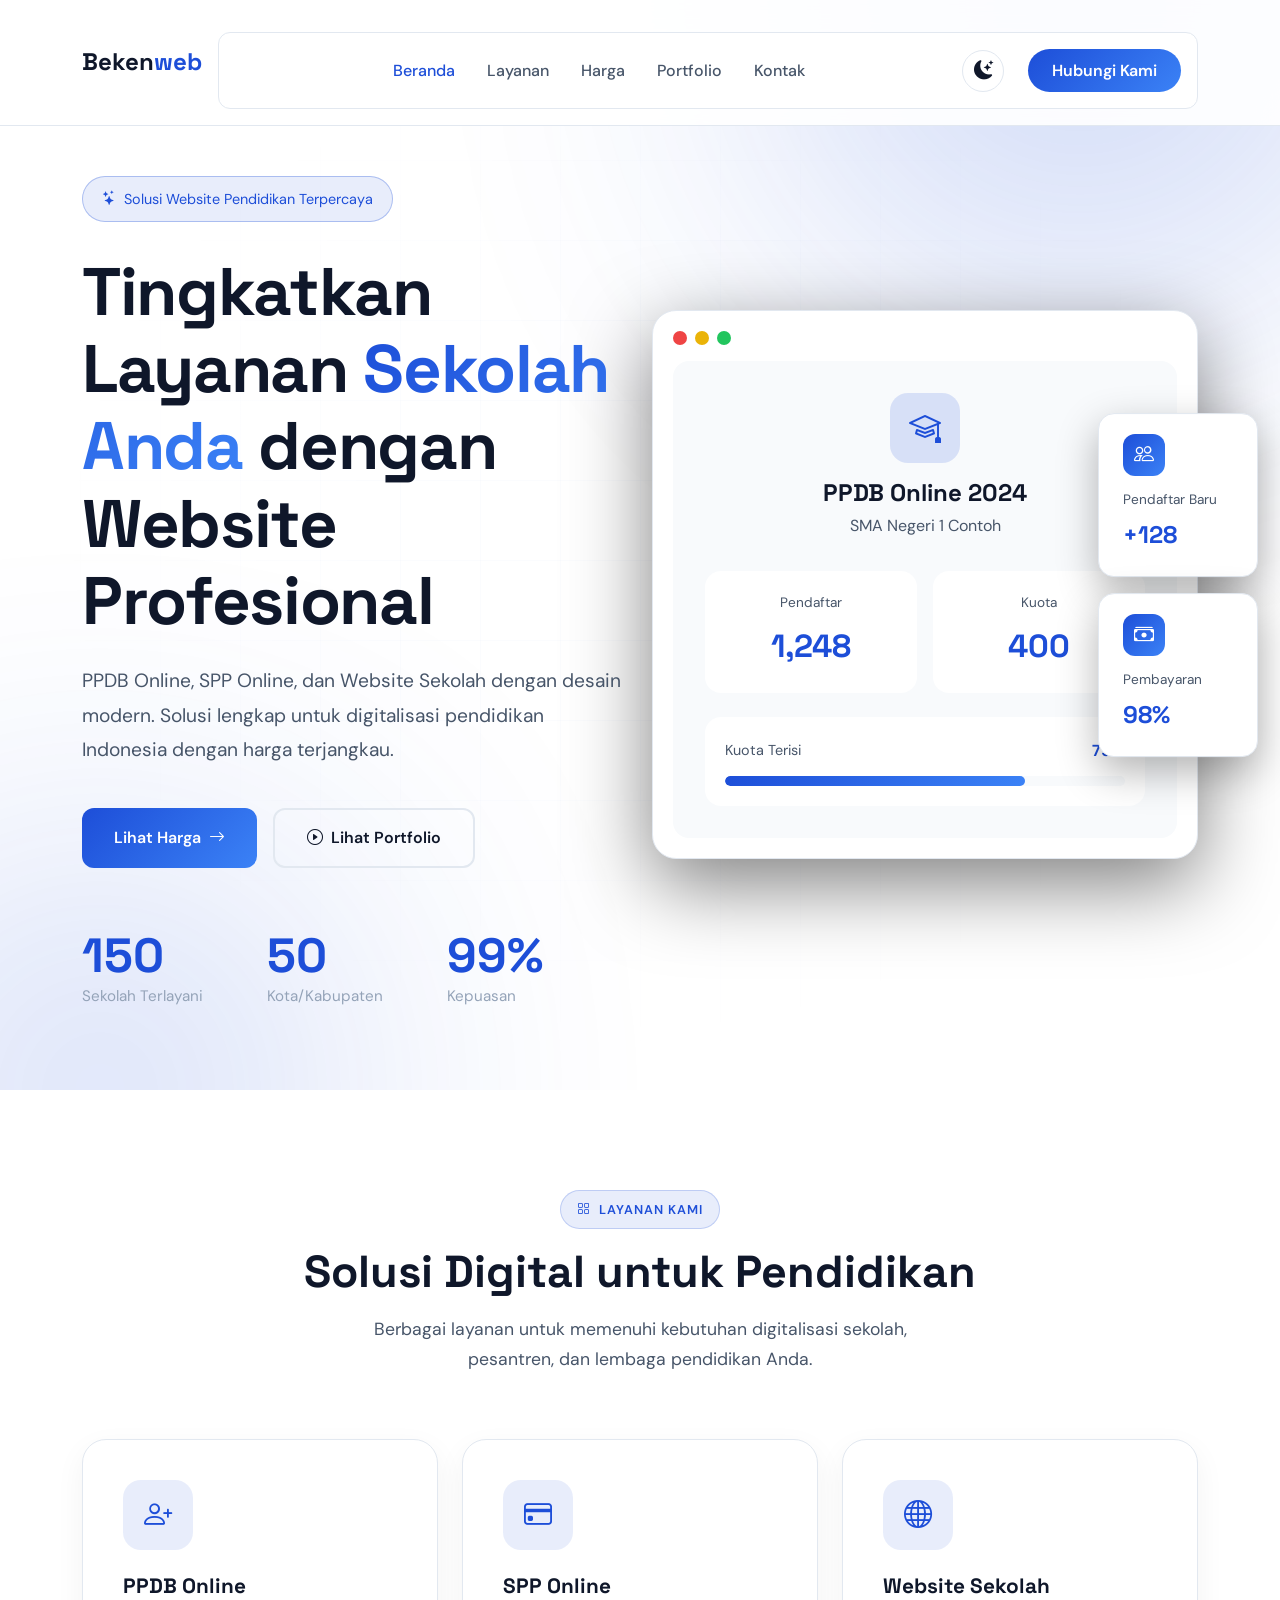
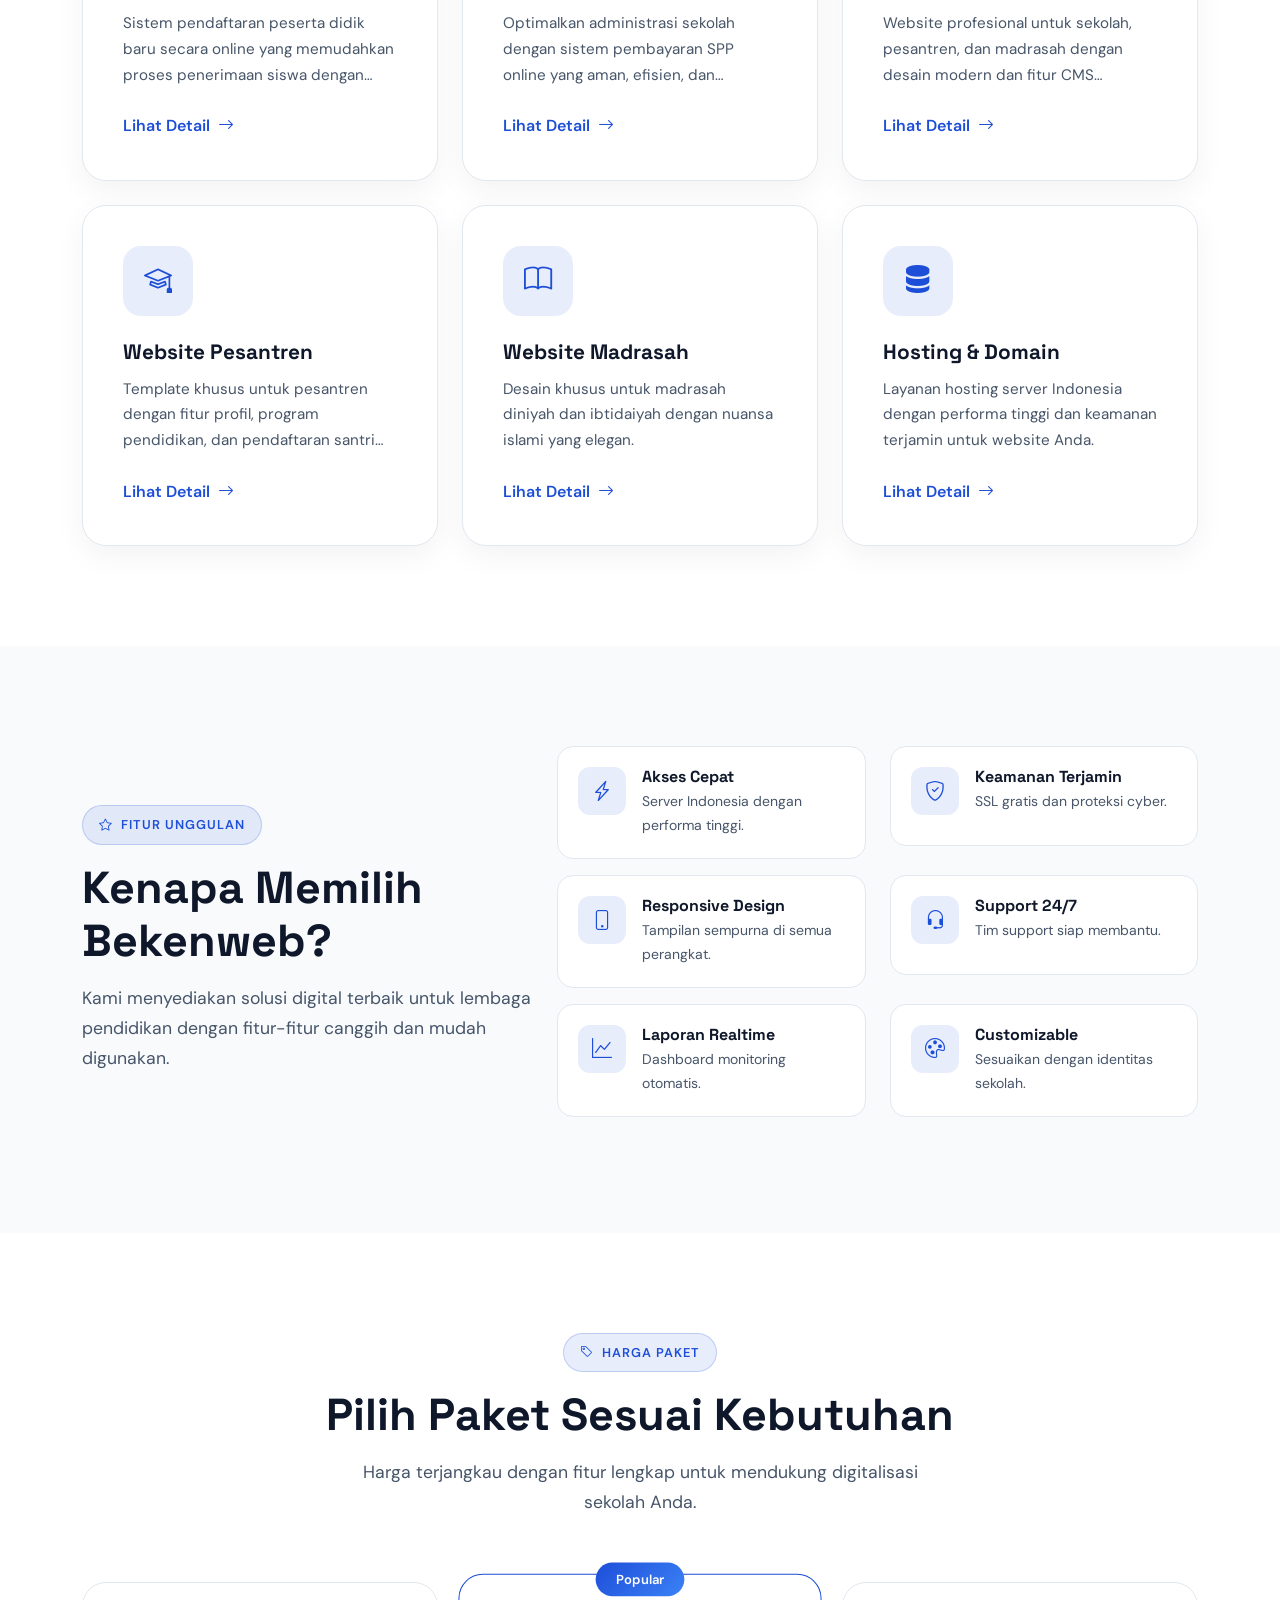
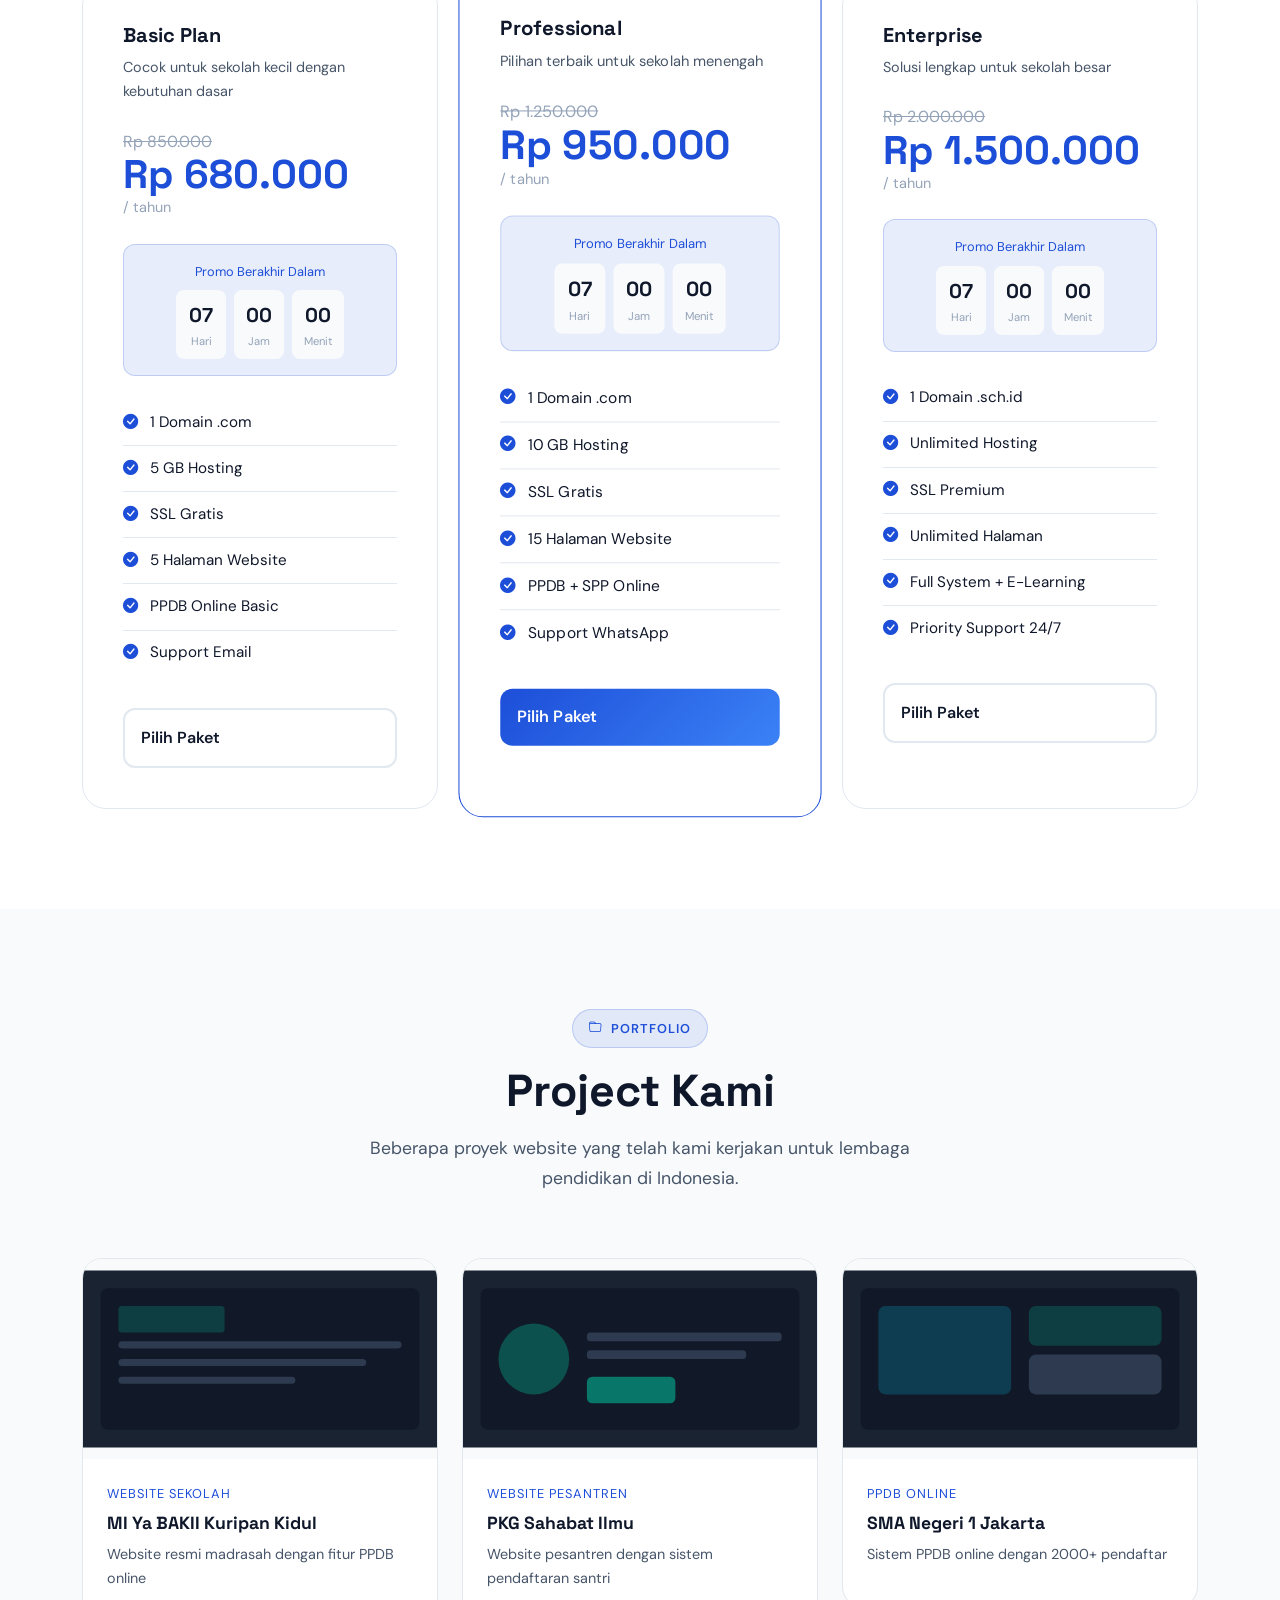
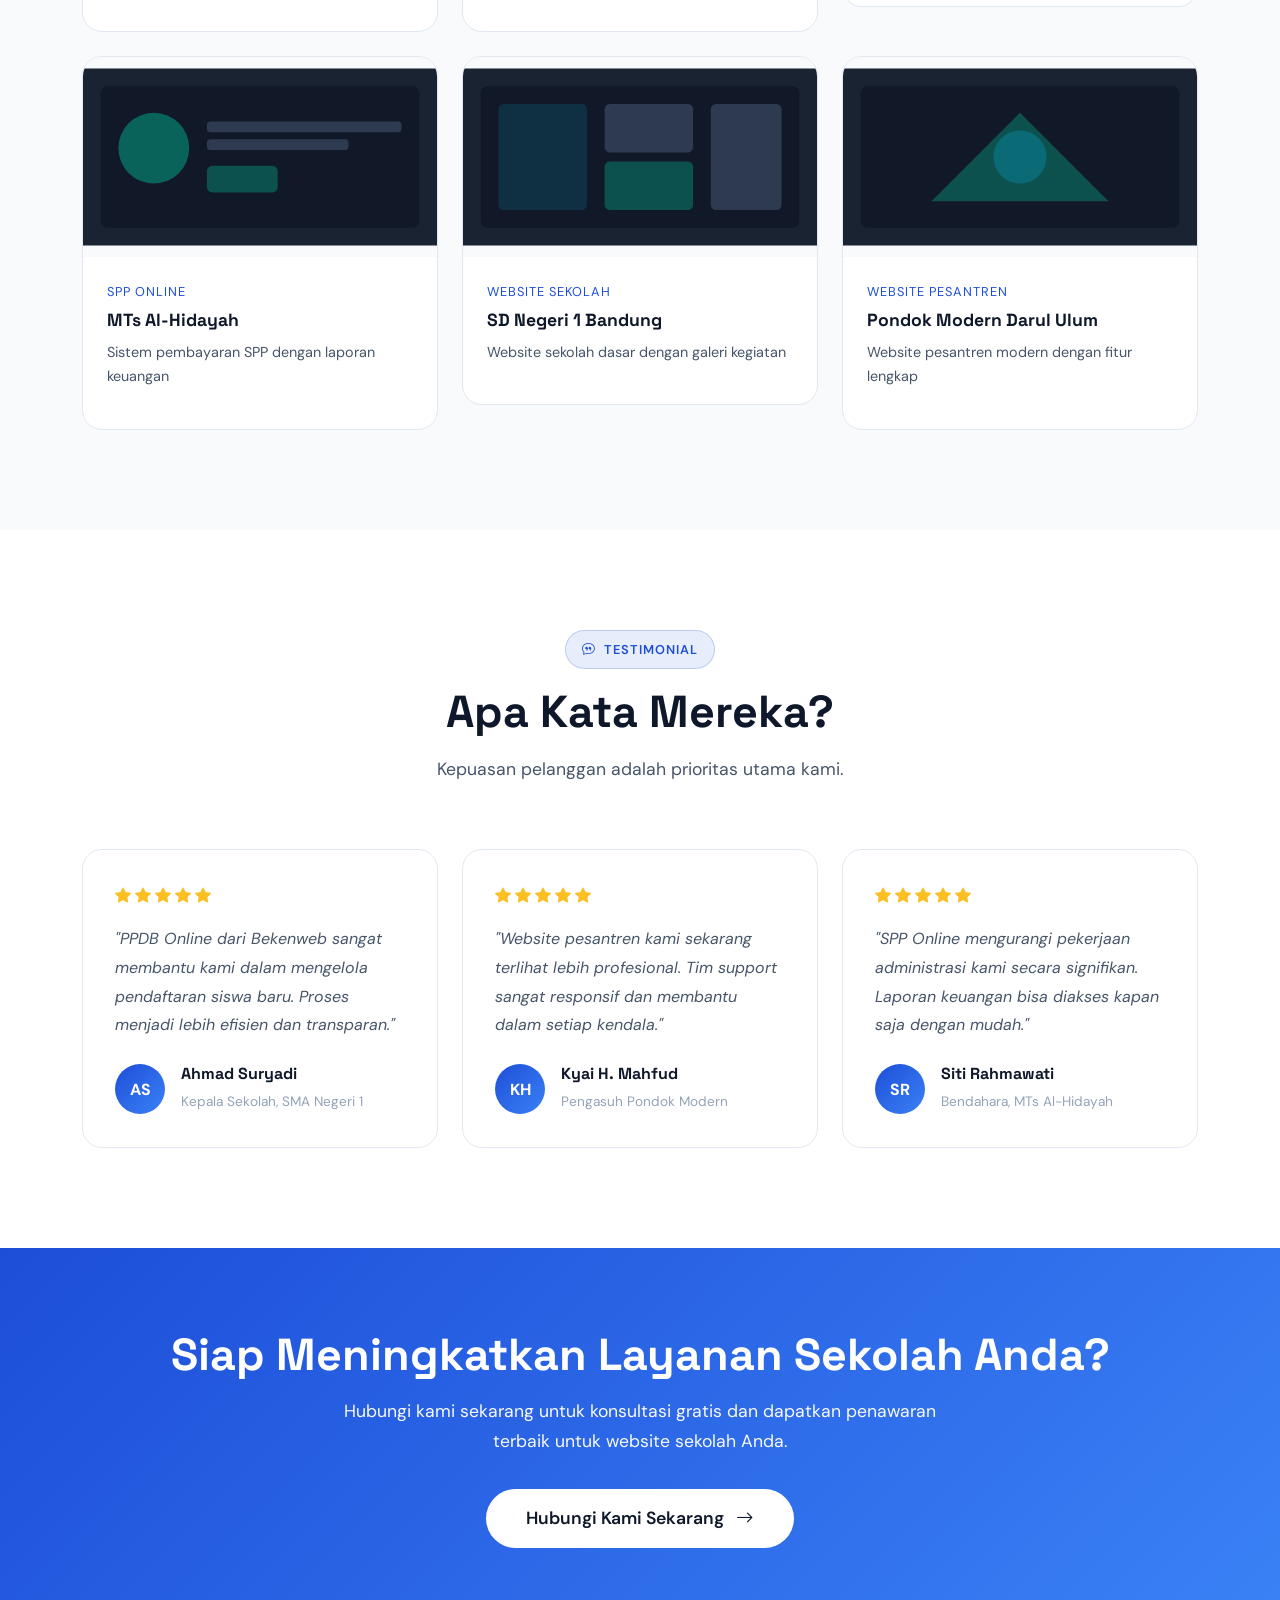
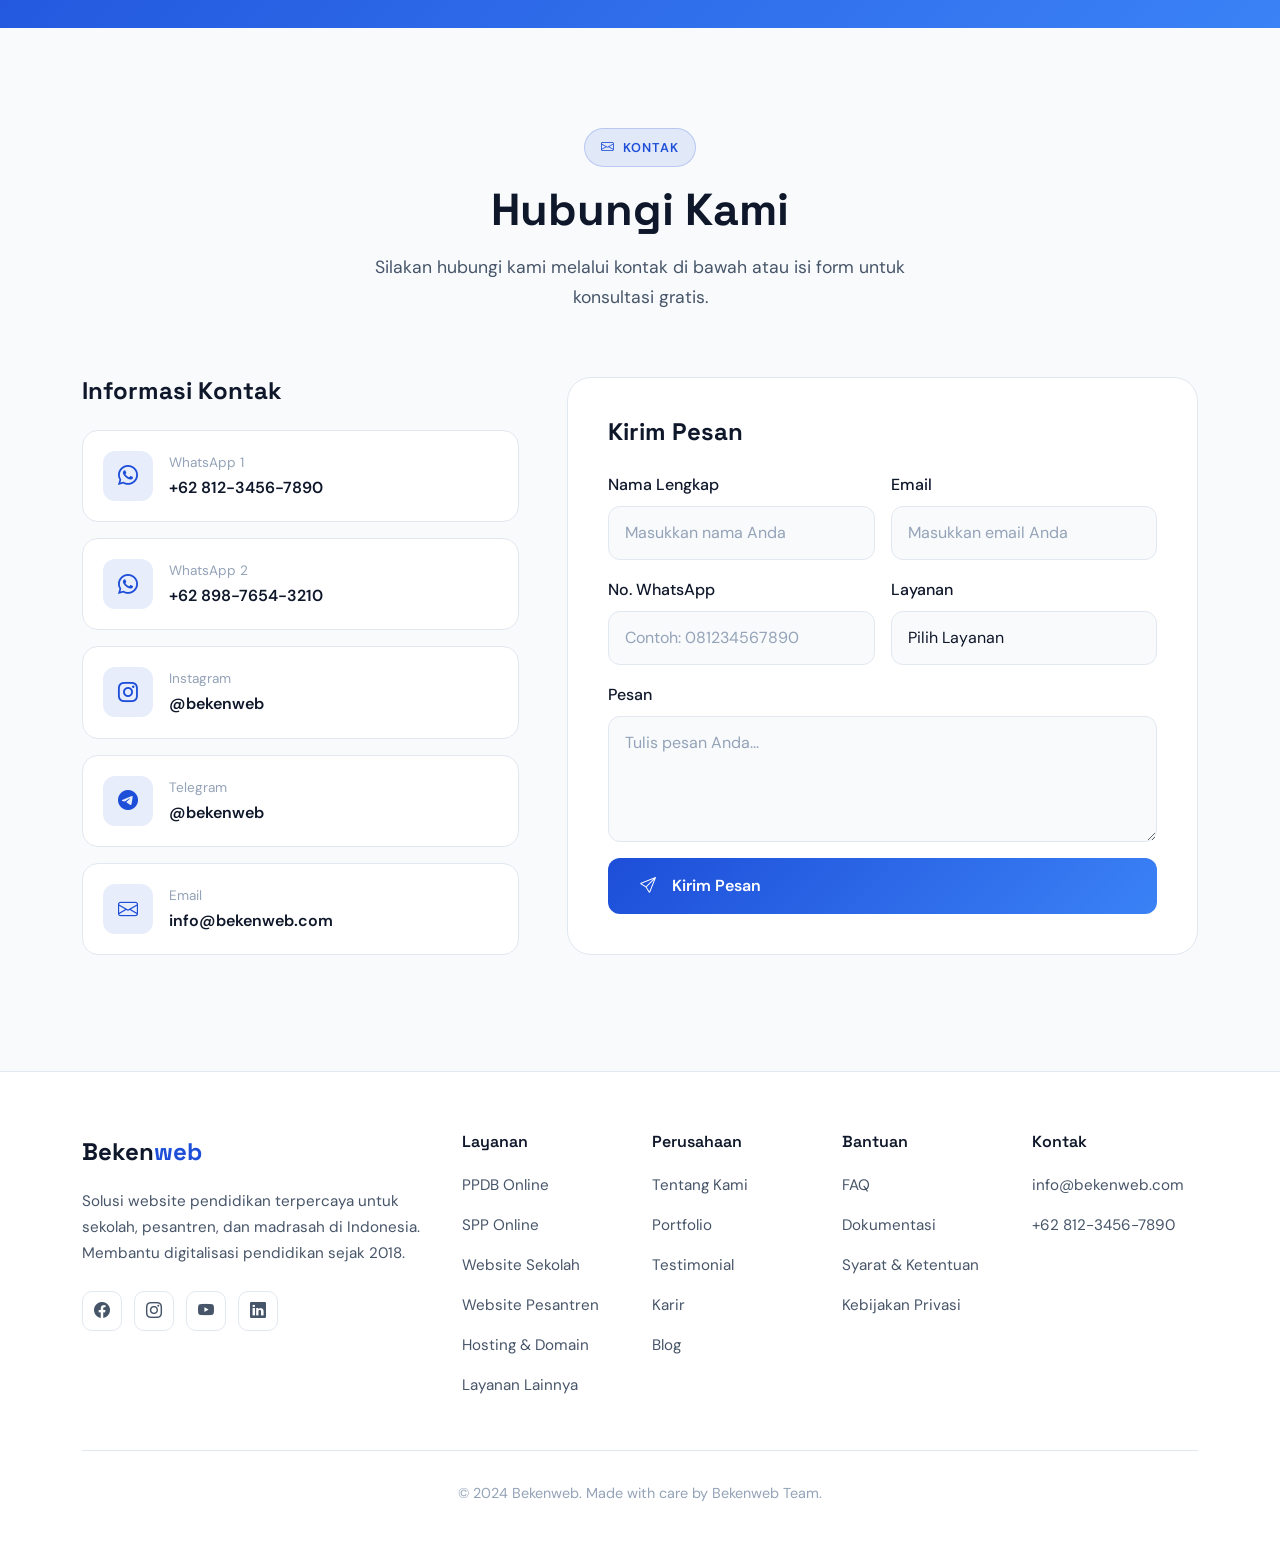
==== commit 9595e603: "feat: Update accent colors to blue shades, refactor CSS to use a new accent RGB variable, and change" ====
--- a/index.html
+++ b/index.html
@@ -9,7 +9,7 @@
     <link href="https://fonts.googleapis.com/css2?family=Space+Grotesk:wght@400;500;600;700&family=DM+Sans:wght@400;500;600;700&display=swap" rel="stylesheet">
     <link rel="stylesheet" href="style/main.css">
     <script>
-        const savedTheme = localStorage.getItem('theme') || 'dark';
+        const savedTheme = localStorage.getItem('theme') || 'light';
         document.documentElement.setAttribute('data-theme', savedTheme);
     </script>
 </head>
--- a/style/main.css
+++ b/style/main.css
@@ -3,13 +3,14 @@
     --bg-primary: #0a0f1a;
     --bg-secondary: #111827;
     --bg-card: #1a2332;
-    --accent: #00d4aa;
-    --accent-secondary: #0891b2;
+    --accent: #1d4ed8;
+    --accent-rgb: 29, 78, 216;
+    --accent-secondary: #3b82f6;
     --text-primary: #f1f5f9;
     --text-secondary: #94a3b8;
     --text-muted: #64748b;
     --border-color: #2d3a4f;
-    --gradient-1: linear-gradient(135deg, #00d4aa 0%, #0891b2 100%);
+    --gradient-1: linear-gradient(135deg, var(--accent) 0%, var(--accent-secondary) 100%);
     --card-shadow: 0 10px 30px rgba(0, 0, 0, 0.3);
     --nav-bg: rgba(10, 15, 26, 0.9);
     --overlay-bg: rgba(10, 15, 26, 0.8);
@@ -100,7 +101,7 @@
 
 .btn-nav:hover {
     transform: translateY(-2px);
-    box-shadow: 0 8px 25px rgba(0, 212, 170, 0.4);
+    box-shadow: 0 8px 25px rgba(var(--accent-rgb), 0.4);
     color: var(--bg-primary);
 }
 
@@ -146,8 +147,8 @@
     position: absolute;
     inset: 0;
     background-image:
-    linear-gradient(rgba(0, 212, 170, 0.03) 1px, transparent 1px),
-    linear-gradient(90deg, rgba(0, 212, 170, 0.03) 1px, transparent 1px);
+    linear-gradient(rgba(var(--accent-rgb), 0.03) 1px, transparent 1px),
+    linear-gradient(90deg, rgba(var(--accent-rgb), 0.03) 1px, transparent 1px);
     background-size: 80px 80px;
     mask-image: radial-gradient(ellipse at center, black 30%, transparent 70%);
 }
@@ -161,8 +162,8 @@
     display: inline-flex;
     align-items: center;
     gap: 0.5rem;
-    background: rgba(0, 212, 170, 0.1);
-    border: 1px solid rgba(0, 212, 170, 0.3);
+    background: rgba(var(--accent-rgb), 0.1);
+    border: 1px solid rgba(var(--accent-rgb), 0.3);
     padding: 0.6rem 1.2rem;
     border-radius: 50px;
     font-size: 0.9rem;
@@ -217,7 +218,7 @@
 
 .btn-primary-custom:hover {
     transform: translateY(-3px);
-    box-shadow: 0 12px 35px rgba(0, 212, 170, 0.4);
+    box-shadow: 0 12px 35px rgba(var(--accent-rgb), 0.4);
     color: var(--bg-primary);
 }
 
@@ -239,7 +240,7 @@
 .btn-secondary-custom:hover {
     border-color: var(--accent);
     color: var(--accent);
-    background: rgba(0, 212, 170, 0.05);
+    background: rgba(var(--accent-rgb), 0.05);
 }
 
 .hero-stats {
@@ -324,7 +325,7 @@
 .mockup-icon {
     width: 70px;
     height: 70px;
-    background: rgba(0, 212, 170, 0.15);
+    background: rgba(var(--accent-rgb), 0.15);
     border-radius: 18px;
     display: flex;
     align-items: center;
@@ -473,8 +474,8 @@
     display: inline-flex;
     align-items: center;
     gap: 0.5rem;
-    background: rgba(0, 212, 170, 0.1);
-    border: 1px solid rgba(0, 212, 170, 0.2);
+    background: rgba(var(--accent-rgb), 0.1);
+    border: 1px solid rgba(var(--accent-rgb), 0.2);
     padding: 0.5rem 1rem;
     border-radius: 50px;
     font-size: 0.8rem;
@@ -560,7 +561,7 @@
 
 .service-card:hover {
     transform: translateY(-8px);
-    border-color: rgba(0, 212, 170, 0.3);
+    border-color: rgba(var(--accent-rgb), 0.3);
     box-shadow: 0 20px 50px rgba(0, 0, 0, 0.3);
 }
 
@@ -571,7 +572,7 @@
 .service-icon {
     width: 70px;
     height: 70px;
-    background: rgba(0, 212, 170, 0.1);
+    background: rgba(var(--accent-rgb), 0.1);
     border-radius: 18px;
     display: flex;
     align-items: center;
@@ -583,7 +584,7 @@
 .service-card:hover .service-icon {
     width: 70px;
     height: 70px;
-    background: rgba(0, 212, 170, 0.1);
+    background: rgba(var(--accent-rgb), 0.1);
     border-radius: 18px;
     display: flex;
     align-items: center;
@@ -653,14 +654,14 @@
 }
 
 .feature-item:hover {
-    border-color: rgba(0, 212, 170, 0.3);
+    border-color: rgba(var(--accent-rgb), 0.3);
 }
 
 .feature-icon {
     width: 48px;
     height: 48px;
     min-width: 48px;
-    background: rgba(0, 212, 170, 0.1);
+    background: rgba(var(--accent-rgb), 0.1);
     border-radius: 12px;
     margin-bottom: 10px;
     display: flex;
@@ -792,8 +793,8 @@
 }
 
 .countdown-box {
-    background: rgba(0, 212, 170, 0.1);
-    border: 1px solid rgba(0, 212, 170, 0.2);
+    background: rgba(var(--accent-rgb), 0.1);
+    border: 1px solid rgba(var(--accent-rgb), 0.2);
     border-radius: 12px;
     padding: 1rem;
     text-align: center;
@@ -846,7 +847,7 @@
 
 .portfolio-card:hover {
     transform: translateY(-8px);
-    border-color: rgba(0, 212, 170, 0.3);
+    border-color: rgba(var(--accent-rgb), 0.3);
 }
 
 .portfolio-image {
@@ -1029,7 +1030,7 @@
     width: 50px;
     height: 50px;
     min-width: 50px;
-    background: rgba(0, 212, 170, 0.1);
+    background: rgba(var(--accent-rgb), 0.1);
     border-radius: 12px;
     display: flex;
     align-items: center;
@@ -1076,7 +1077,7 @@
 .form-control:focus {
     background: var(--bg-secondary);
     border-color: var(--accent);
-    box-shadow: 0 0 0 3px rgba(0, 212, 170, 0.1);
+    box-shadow: 0 0 0 3px rgba(var(--accent-rgb), 0.1);
     color: var(--text-primary);
 }
 
@@ -1215,7 +1216,7 @@
     color: var(--bg-primary);
     font-size: 0.9rem;
     margin-top: 0.2rem;
-    box-shadow: 0 4px 15px rgba(0, 212, 170, 0.3);
+    box-shadow: 0 4px 15px rgba(var(--accent-rgb), 0.3);
 }
 
 .feature-list-check h5 {
@@ -1271,7 +1272,7 @@
 .gallery-item:hover {
     transform: translateY(-5px);
     border-color: var(--accent);
-    box-shadow: 0 10px 30px rgba(0, 212, 170, 0.15);
+    box-shadow: 0 10px 30px rgba(var(--accent-rgb), 0.15);
 }
 
 .nav-link.active {
@@ -1501,7 +1502,7 @@
 
 .reason-card:hover {
     transform: translateY(-5px);
-    border-color: rgba(0, 212, 170, 0.3);
+    border-color: rgba(var(--accent-rgb), 0.3);
 }
 
 .reason-card:hover::before {
@@ -1521,7 +1522,7 @@
 .reason-icon {
     width: 56px;
     height: 56px;
-    background: rgba(0, 212, 170, 0.1);
+    background: rgba(var(--accent-rgb), 0.1);
     border-radius: 14px;
     display: flex;
     align-items: center;
@@ -1567,7 +1568,7 @@
 
 .feature-card:hover {
     transform: translateY(-5px);
-    border-color: rgba(0, 212, 170, 0.3);
+    border-color: rgba(var(--accent-rgb), 0.3);
     box-shadow: 0 20px 40px rgba(0, 0, 0, 0.3);
 }
 
@@ -1732,7 +1733,7 @@
 .mockup-amount {
     text-align: center;
     padding: 1rem;
-    background: rgba(0, 212, 170, 0.1);
+    background: rgba(var(--accent-rgb), 0.1);
     border-radius: 12px;
     margin-bottom: 1rem;
 }
@@ -1790,7 +1791,7 @@
 
 .benefit-card:hover {
     transform: translateY(-5px);
-    border-color: rgba(0, 212, 170, 0.3);
+    border-color: rgba(var(--accent-rgb), 0.3);
 }
 
 .benefit-card:hover::before {
@@ -1810,7 +1811,7 @@
 .benefit-icon {
     width: 56px;
     height: 56px;
-    background: rgba(0, 212, 170, 0.1);
+    background: rgba(var(--accent-rgb), 0.1);
     border-radius: 14px;
     display: flex;
     align-items: center;
@@ -1925,7 +1926,7 @@
 }
 
 .service-tag {
-    background: rgba(0, 212, 170, 0.1);
+    background: rgba(var(--accent-rgb), 0.1);
     color: var(--accent);
     padding: 0.35rem 0.75rem;
     border-radius: 50px;
@@ -2009,7 +2010,7 @@
 }
 
 .page-link:hover {
-    background: rgba(0, 212, 170, 0.1);
+    background: rgba(var(--accent-rgb), 0.1);
     border-color: var(--accent);
     color: var(--accent);
 }
@@ -2057,7 +2058,7 @@
 .modal-service-icon {
     width: 80px;
     height: 80px;
-    background: rgba(0, 212, 170, 0.1);
+    background: rgba(var(--accent-rgb), 0.1);
     border-radius: 20px;
     display: flex;
     align-items: center;
@@ -2107,8 +2108,8 @@
 }
 
 .modal-price-box {
-    background: rgba(0, 212, 170, 0.1);
-    border: 1px solid rgba(0, 212, 170, 0.2);
+    background: rgba(var(--accent-rgb), 0.1);
+    border: 1px solid rgba(var(--accent-rgb), 0.2);
     border-radius: 16px;
     padding: 1.5rem;
     margin-bottom: 1.5rem;
@@ -2155,7 +2156,7 @@
 
 .btn-modal-primary:hover {
     transform: translateY(-2px);
-    box-shadow: 0 8px 25px rgba(0, 212, 170, 0.4);
+    box-shadow: 0 8px 25px rgba(var(--accent-rgb), 0.4);
     color: var(--bg-primary);
 }
 
@@ -2188,7 +2189,7 @@
 .no-results-icon {
     width: 80px;
     height: 80px;
-    background: rgba(0, 212, 170, 0.1);
+    background: rgba(var(--accent-rgb), 0.1);
     border-radius: 50%;
     display: flex;
     align-items: center;
@@ -2321,13 +2322,13 @@
 
 .sidebar-menu a:hover {
     color: var(--accent);
-    background: rgba(0, 212, 170, 0.05);
+    background: rgba(var(--accent-rgb), 0.05);
     border-left-color: var(--accent);
 }
 
 .sidebar-menu a.active {
     color: var(--accent);
-    background: rgba(0, 212, 170, 0.1);
+    background: rgba(var(--accent-rgb), 0.1);
     border-left-color: var(--accent);
 }
 
@@ -2395,8 +2396,8 @@
 
 /* Highlight Box */
 .highlight-box {
-    background: rgba(0, 212, 170, 0.1);
-    border: 1px solid rgba(0, 212, 170, 0.2);
+    background: rgba(var(--accent-rgb), 0.1);
+    border: 1px solid rgba(var(--accent-rgb), 0.2);
     border-radius: 12px;
     padding: 1.25rem;
     margin: 1.5rem 0;
@@ -2490,7 +2491,7 @@
 
 .toc-content a:hover {
     color: var(--accent);
-    background: rgba(0, 212, 170, 0.05);
+    background: rgba(var(--accent-rgb), 0.05);
 }
 
 /* ==========================================
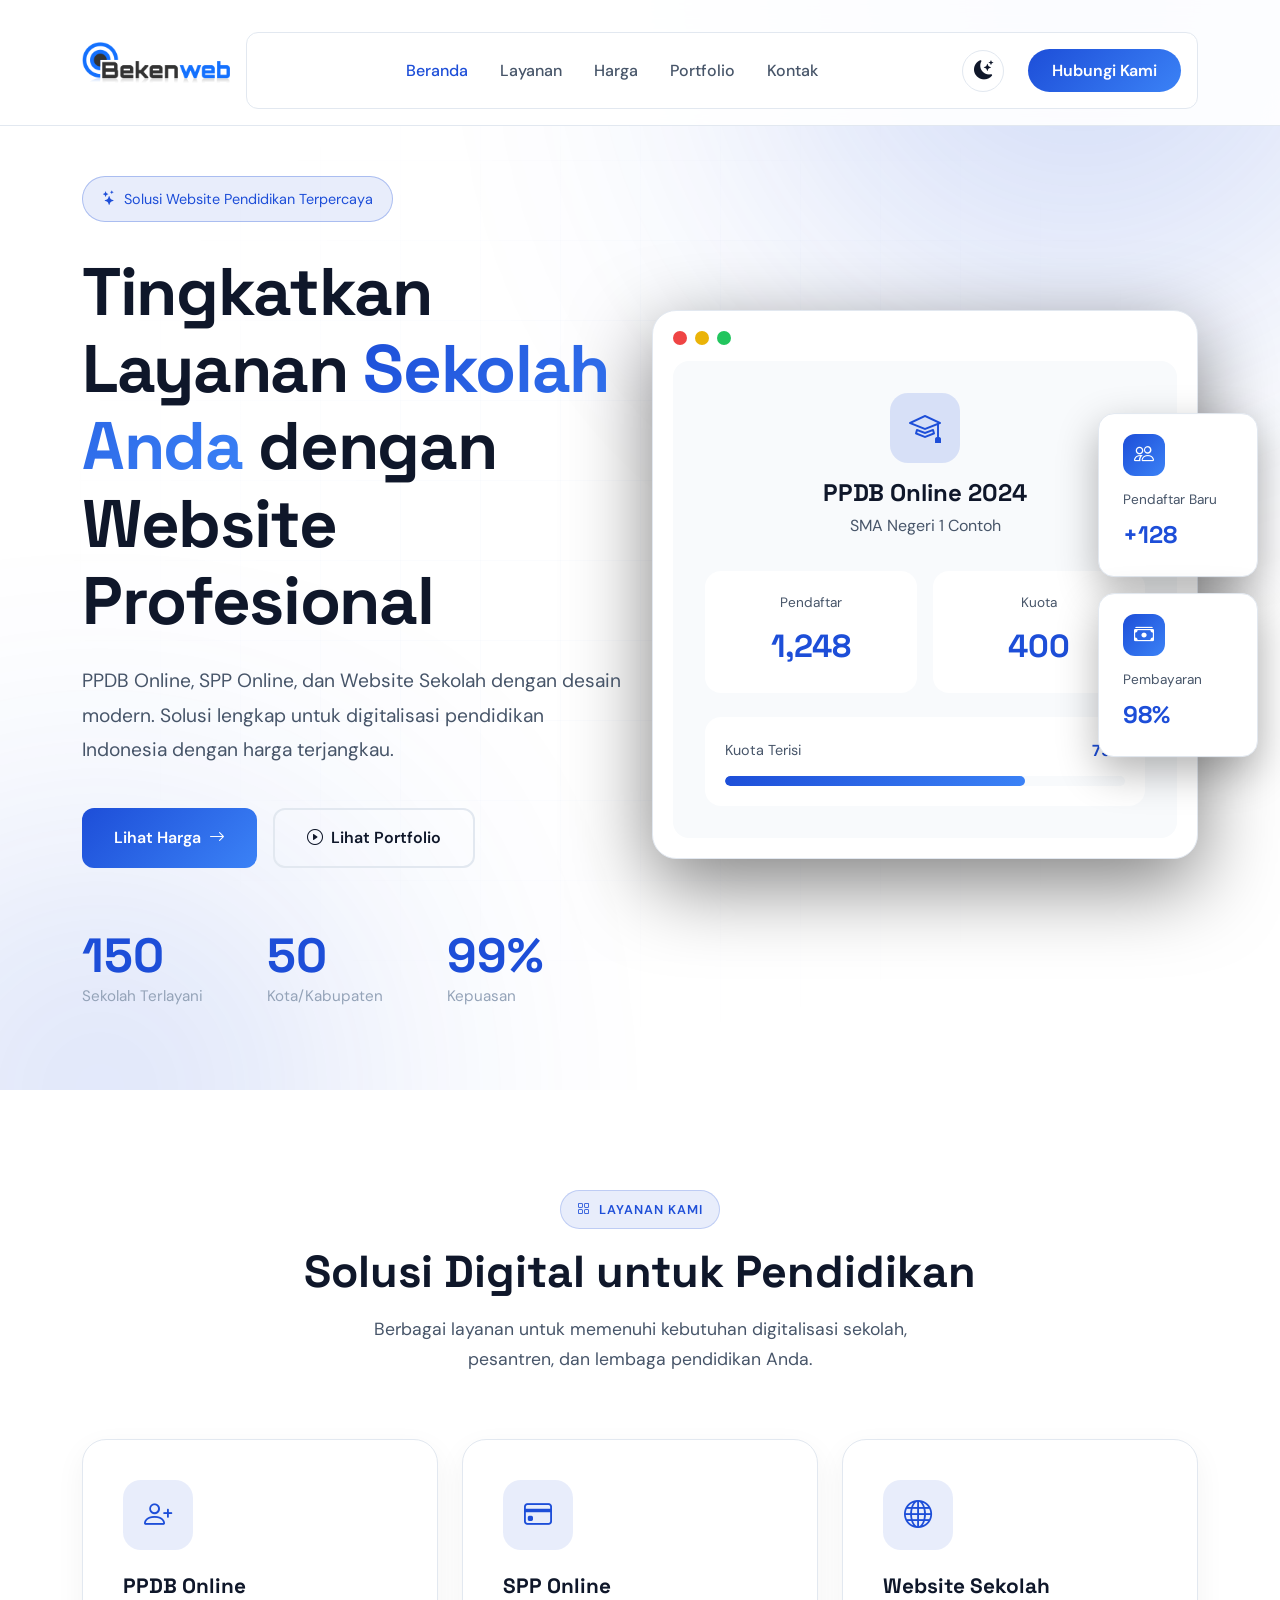
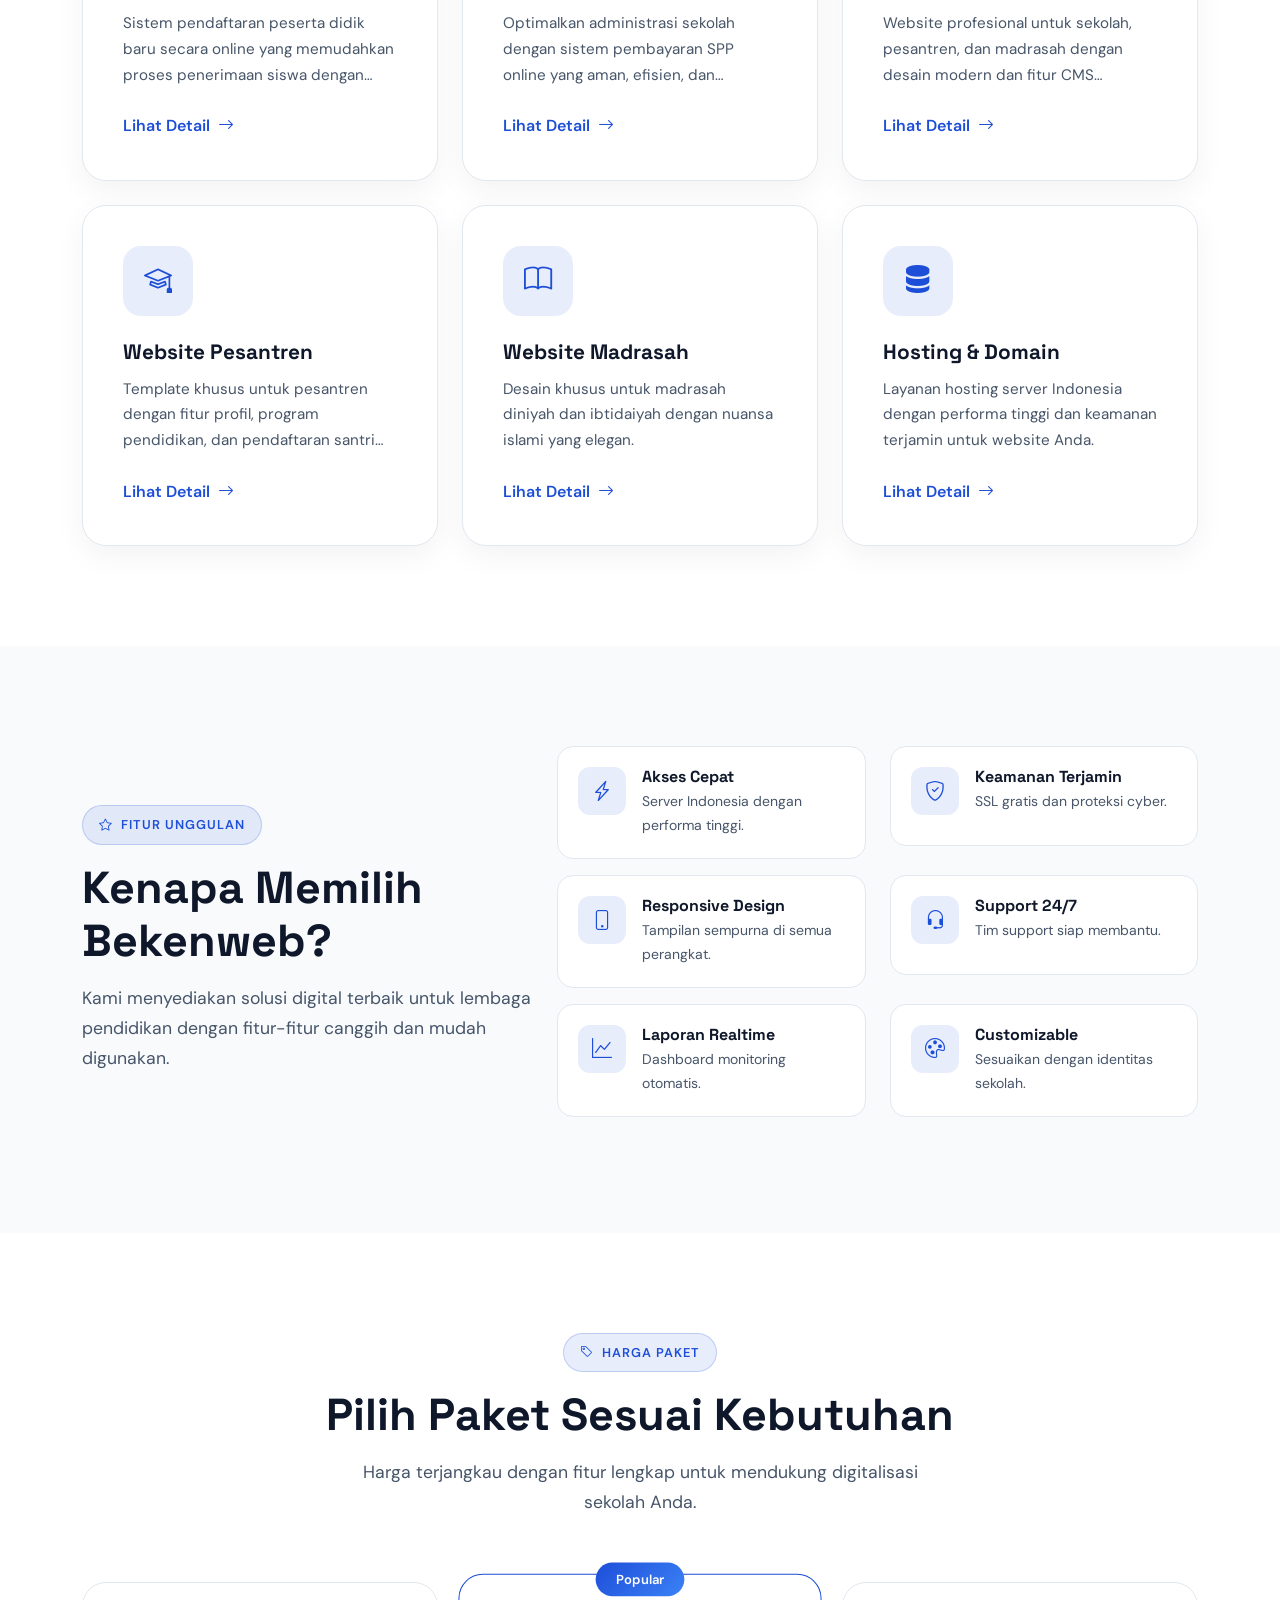
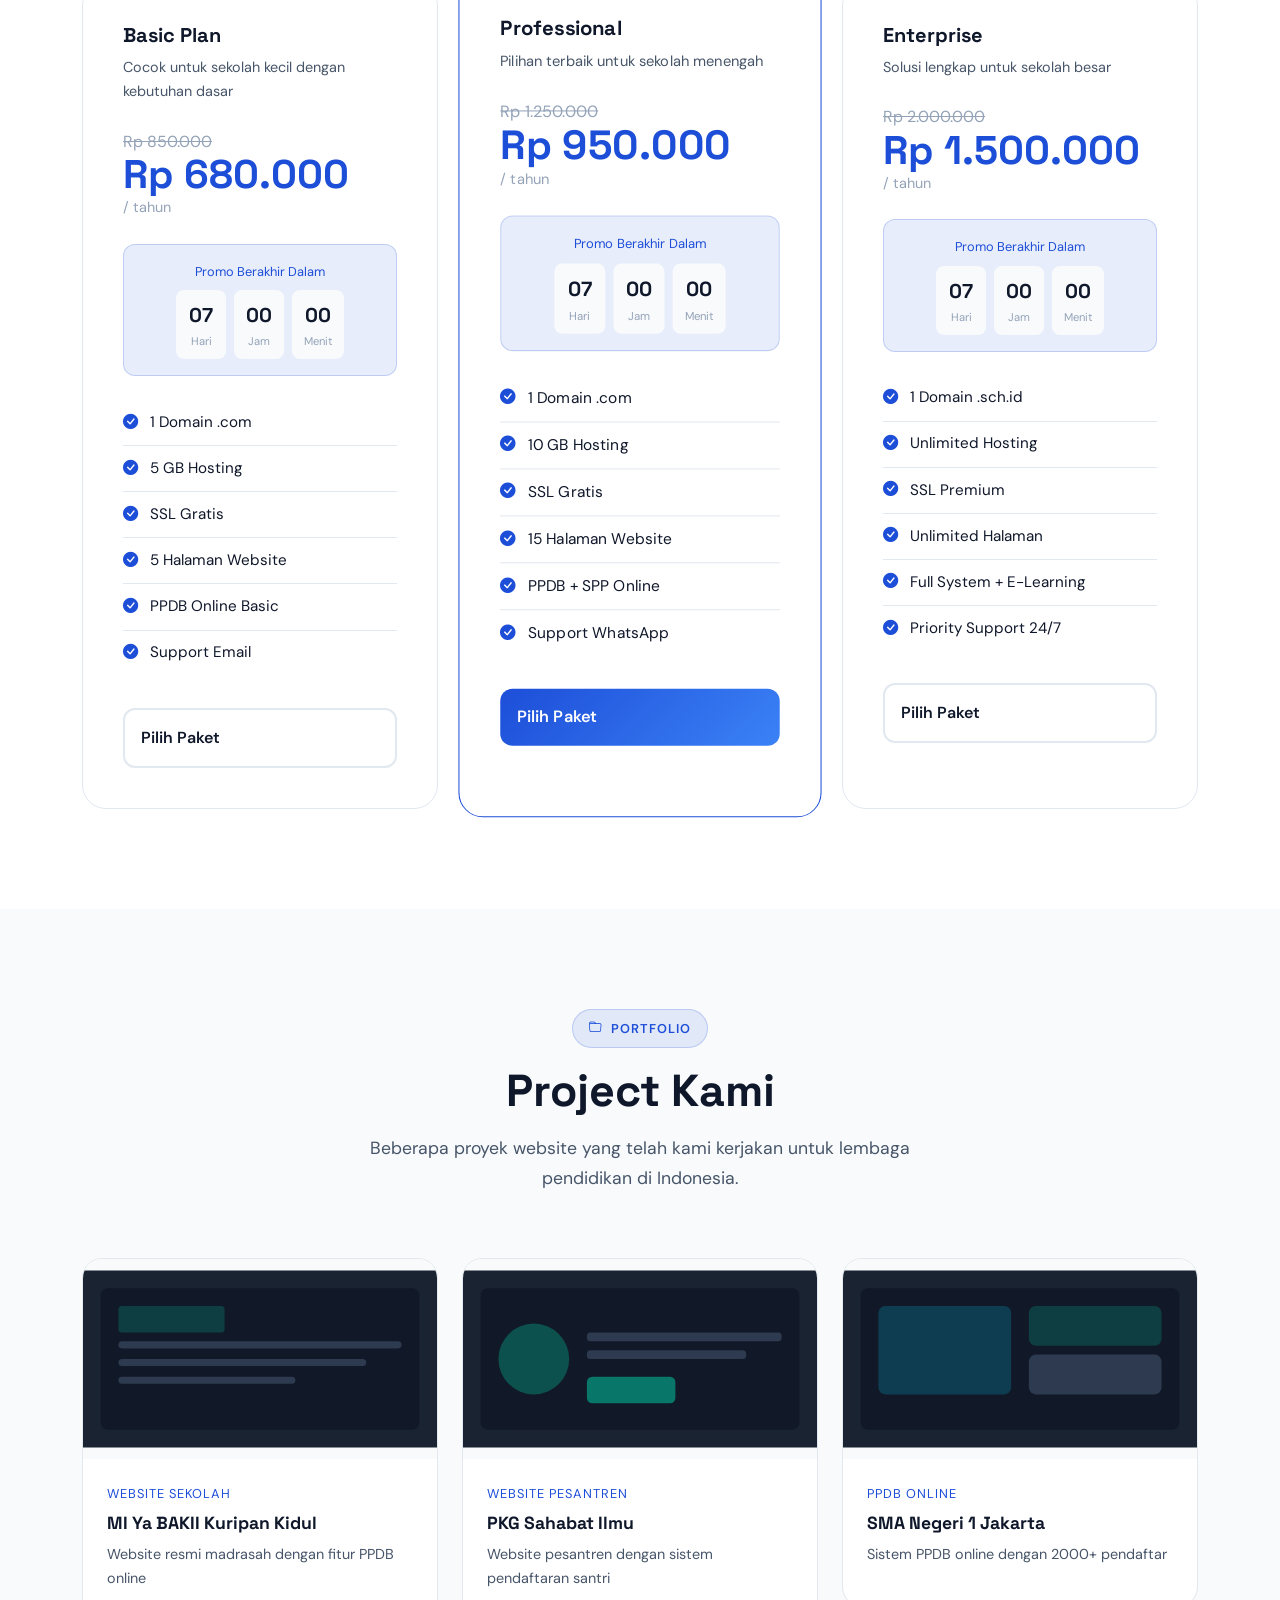
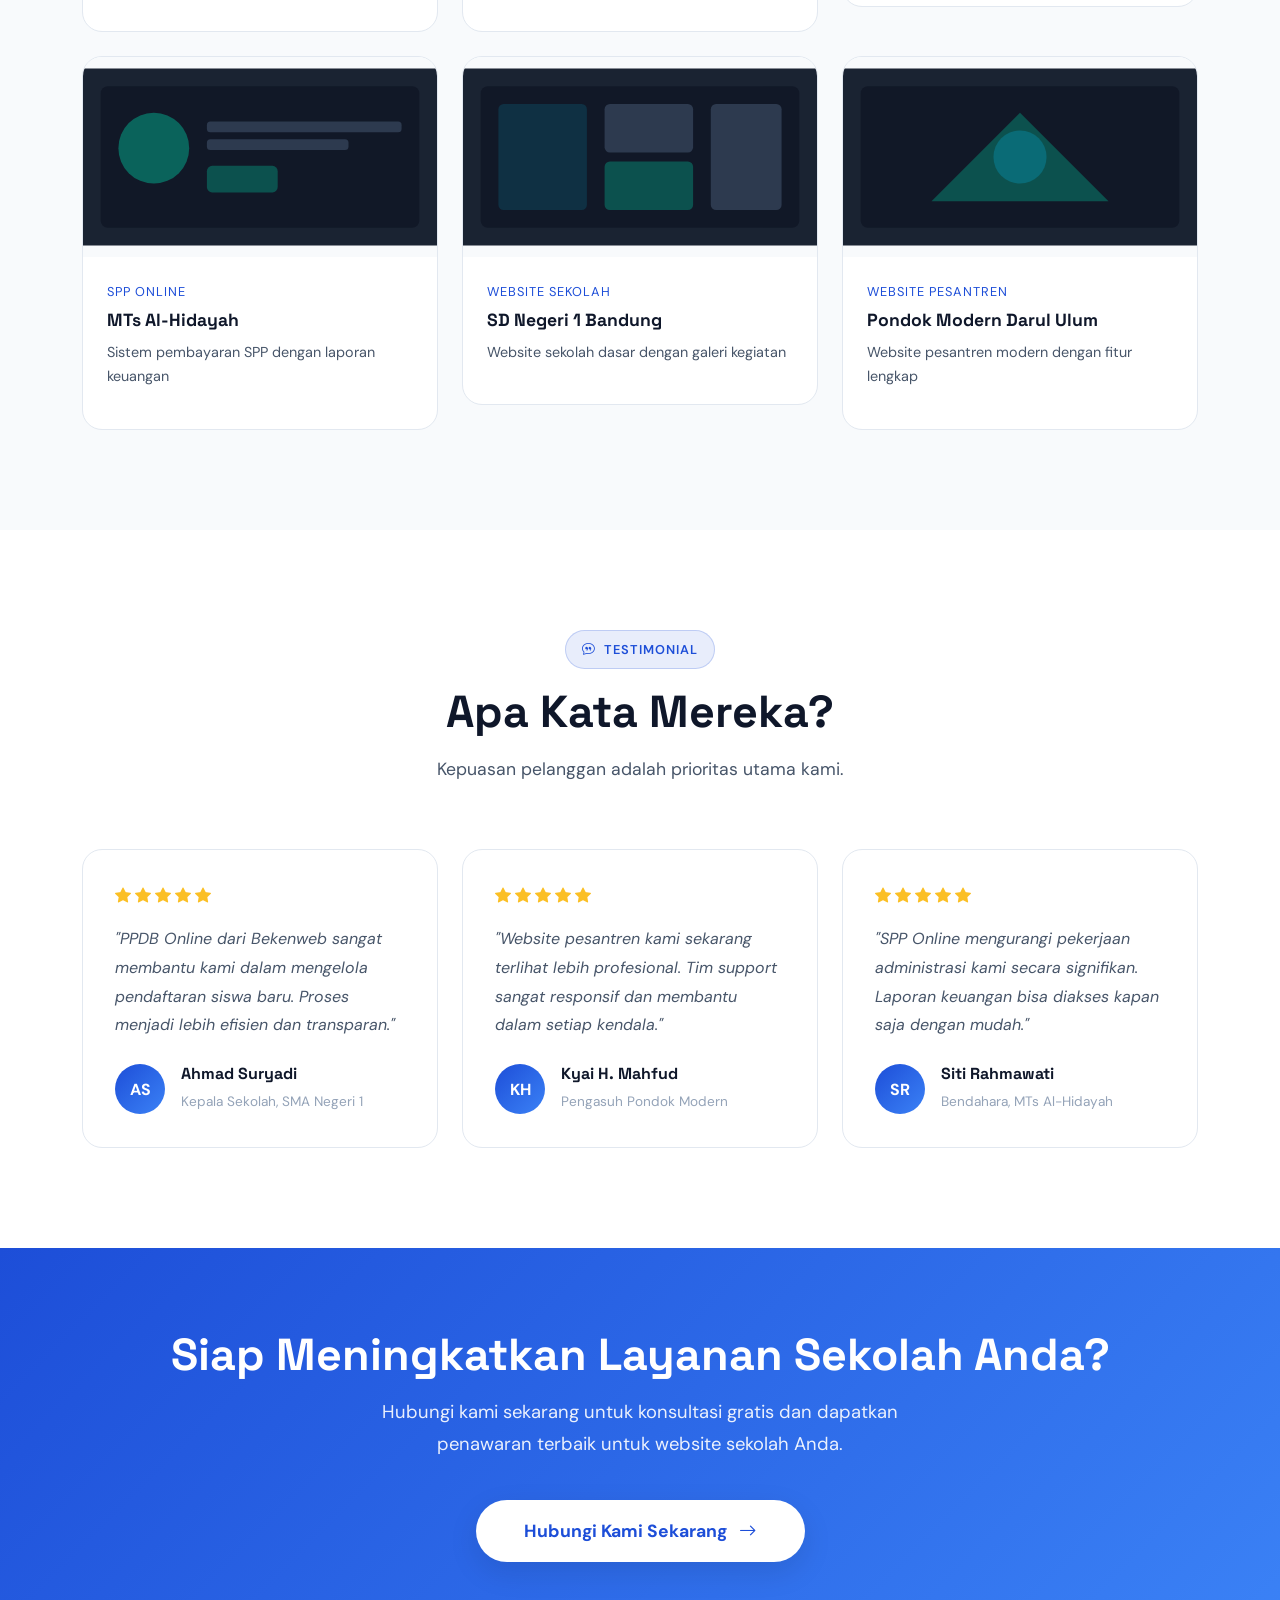
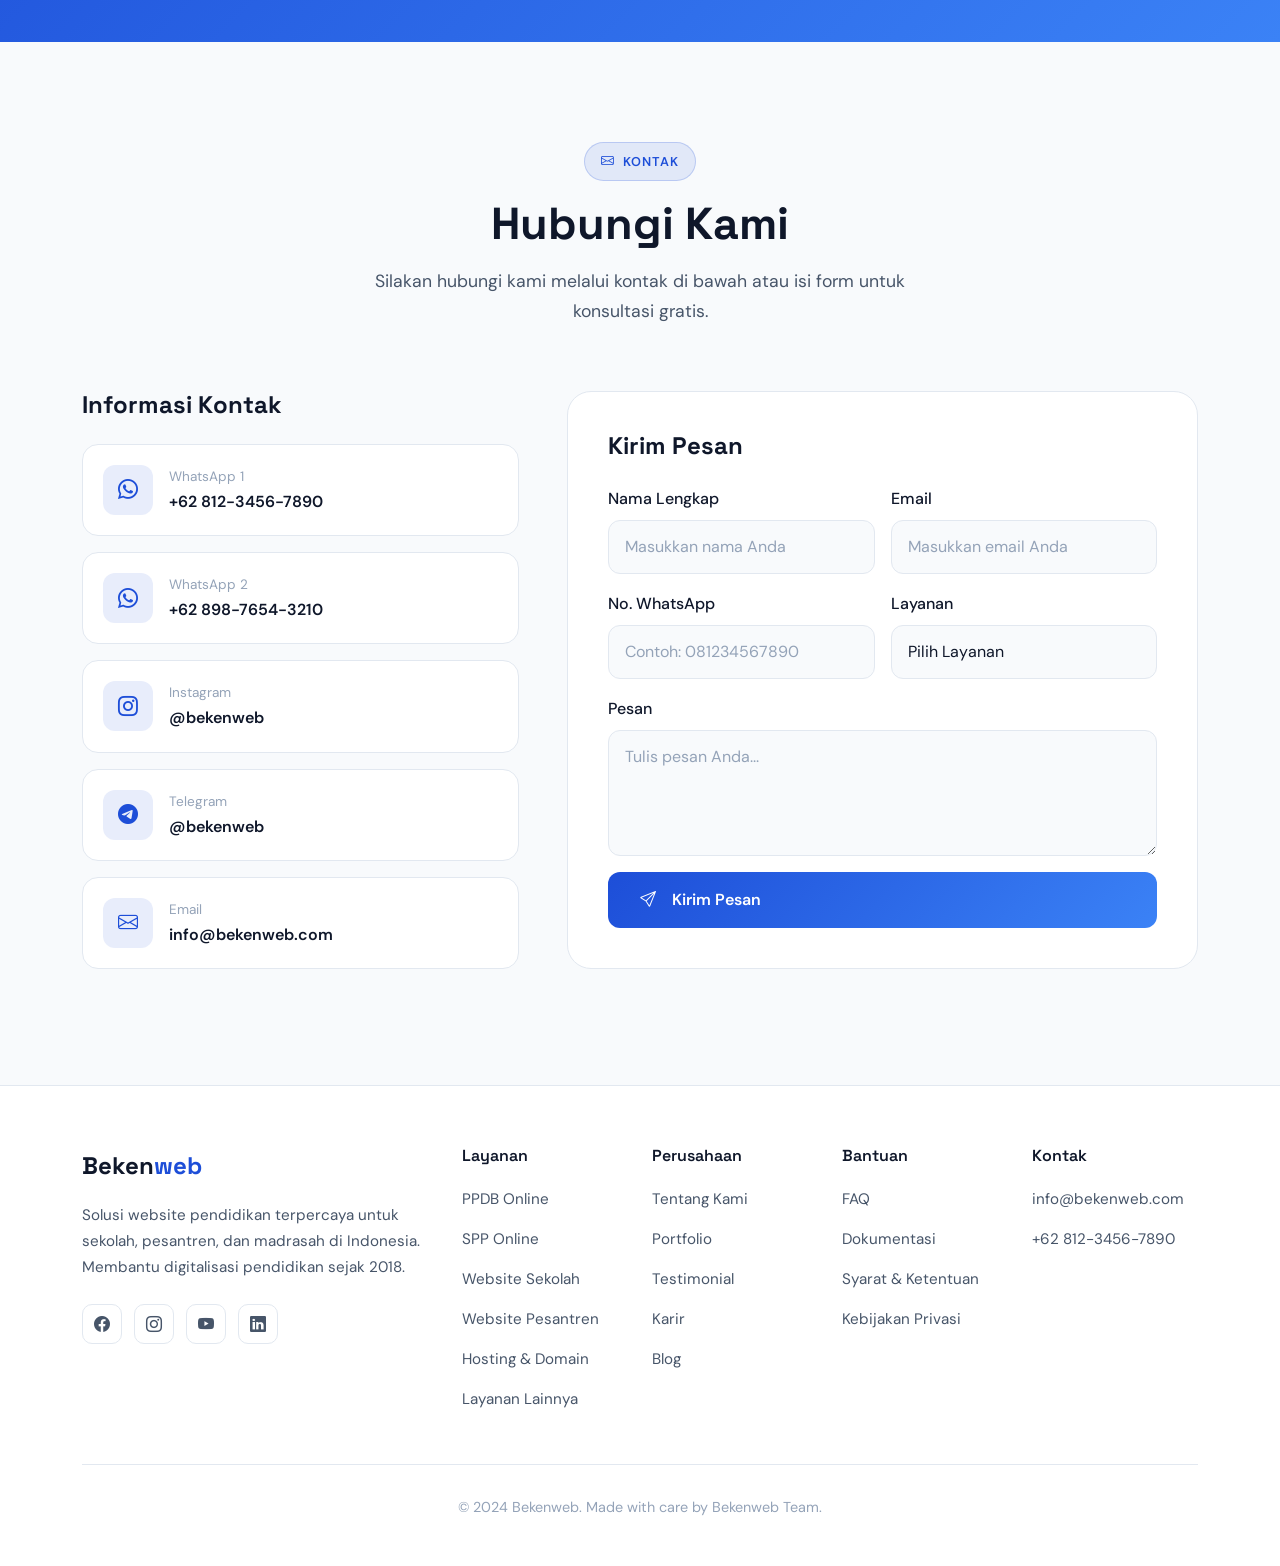
==== commit 550c18c0: "feat: Introduce favicon and image-based navbar logo, and enhance CTA section styling." ====
--- a/index.html
+++ b/index.html
@@ -4,6 +4,7 @@
     <meta charset="UTF-8">
     <meta name="viewport" content="width=device-width, initial-scale=1.0">
     <title>Bekenweb - Solusi Website Pendidikan Terbaik</title>
+    <link rel="icon" type="image/png" href="assets/favicon.png">
     <link href="https://cdn.jsdelivr.net/npm/bootstrap@5.3.2/dist/css/bootstrap.min.css" rel="stylesheet">
     <link href="https://cdn.jsdelivr.net/npm/bootstrap-icons@1.11.1/font/bootstrap-icons.css" rel="stylesheet">
     <link href="https://fonts.googleapis.com/css2?family=Space+Grotesk:wght@400;500;600;700&family=DM+Sans:wght@400;500;600;700&display=swap" rel="stylesheet">
@@ -17,7 +18,9 @@
     <!-- Navbar -->
     <nav class="navbar navbar-expand-lg navbar-custom fixed-top">
         <div class="container">
-            <a class="navbar-brand" href="#">Beken<span>web</span></a>
+            <a class="navbar-brand" href="index.html">
+                <img src="assets/logo.png" alt="Bekenweb Logo" class="brand-logo">
+            </a>
             <button class="navbar-toggler" type="button" data-bs-toggle="collapse" data-bs-target="#navbarNav">
                 <span class="navbar-toggler-icon"></span>
             </button>
--- a/style/main.css
+++ b/style/main.css
@@ -67,14 +67,23 @@
 }
 
 .navbar-brand {
-    font-family: 'Space Grotesk', sans-serif;
-    font-weight: 700;
-    font-size: 1.5rem;
-    color: var(--text-primary) !important;
-}
-
-.navbar-brand span {
-    color: var(--accent);
+    padding: 0;
+    display: flex;
+    align-items: center;
+}
+
+.brand-logo {
+    height: 42px;
+    width: auto;
+    max-width: 100%;
+    object-fit: contain;
+    transition: all 0.3s ease;
+}
+
+@media (max-width: 767px) {
+    .brand-logo {
+        height: 32px;
+    }
 }
 
 .nav-link {
@@ -971,34 +980,38 @@
 
 .cta-title {
     font-size: clamp(2rem, 4vw, 2.8rem);
-    color: var(--bg-primary);
+    color: #ffffff;
     margin-bottom: 1rem;
+    font-weight: 700;
 }
 
 .cta-desc {
-    color: var(--bg-secondary);
-    font-size: 1.1rem;
-    margin-bottom: 2rem;
+    color: rgba(255, 255, 255, 0.9);
+    font-size: 1.15rem;
+    margin-bottom: 2.5rem;
     max-width: 600px;
     margin-left: auto;
     margin-right: auto;
 }
 
 .btn-cta {
-    background: var(--bg-primary);
-    color: var(--text-primary);
+    background: #ffffff;
+    color: var(--accent);
     border: none;
-    padding: 1rem 2.5rem;
+    padding: 1.1rem 3rem;
     border-radius: 50px;
-    font-weight: 600;
+    font-weight: 700;
     font-size: 1.1rem;
     transition: all 0.3s ease;
     text-decoration: none;
     display: inline-block;
+    box-shadow: 0 10px 30px rgba(0, 0, 0, 0.1);
 }
 
 .btn-cta:hover {
-    background: var(--bg-secondary);
+    background: #ffffff;
+    transform: translateY(-5px);
+    box-shadow: 0 15px 40px rgba(0, 0, 0, 0.2);
     color: var(--accent);
 }
 
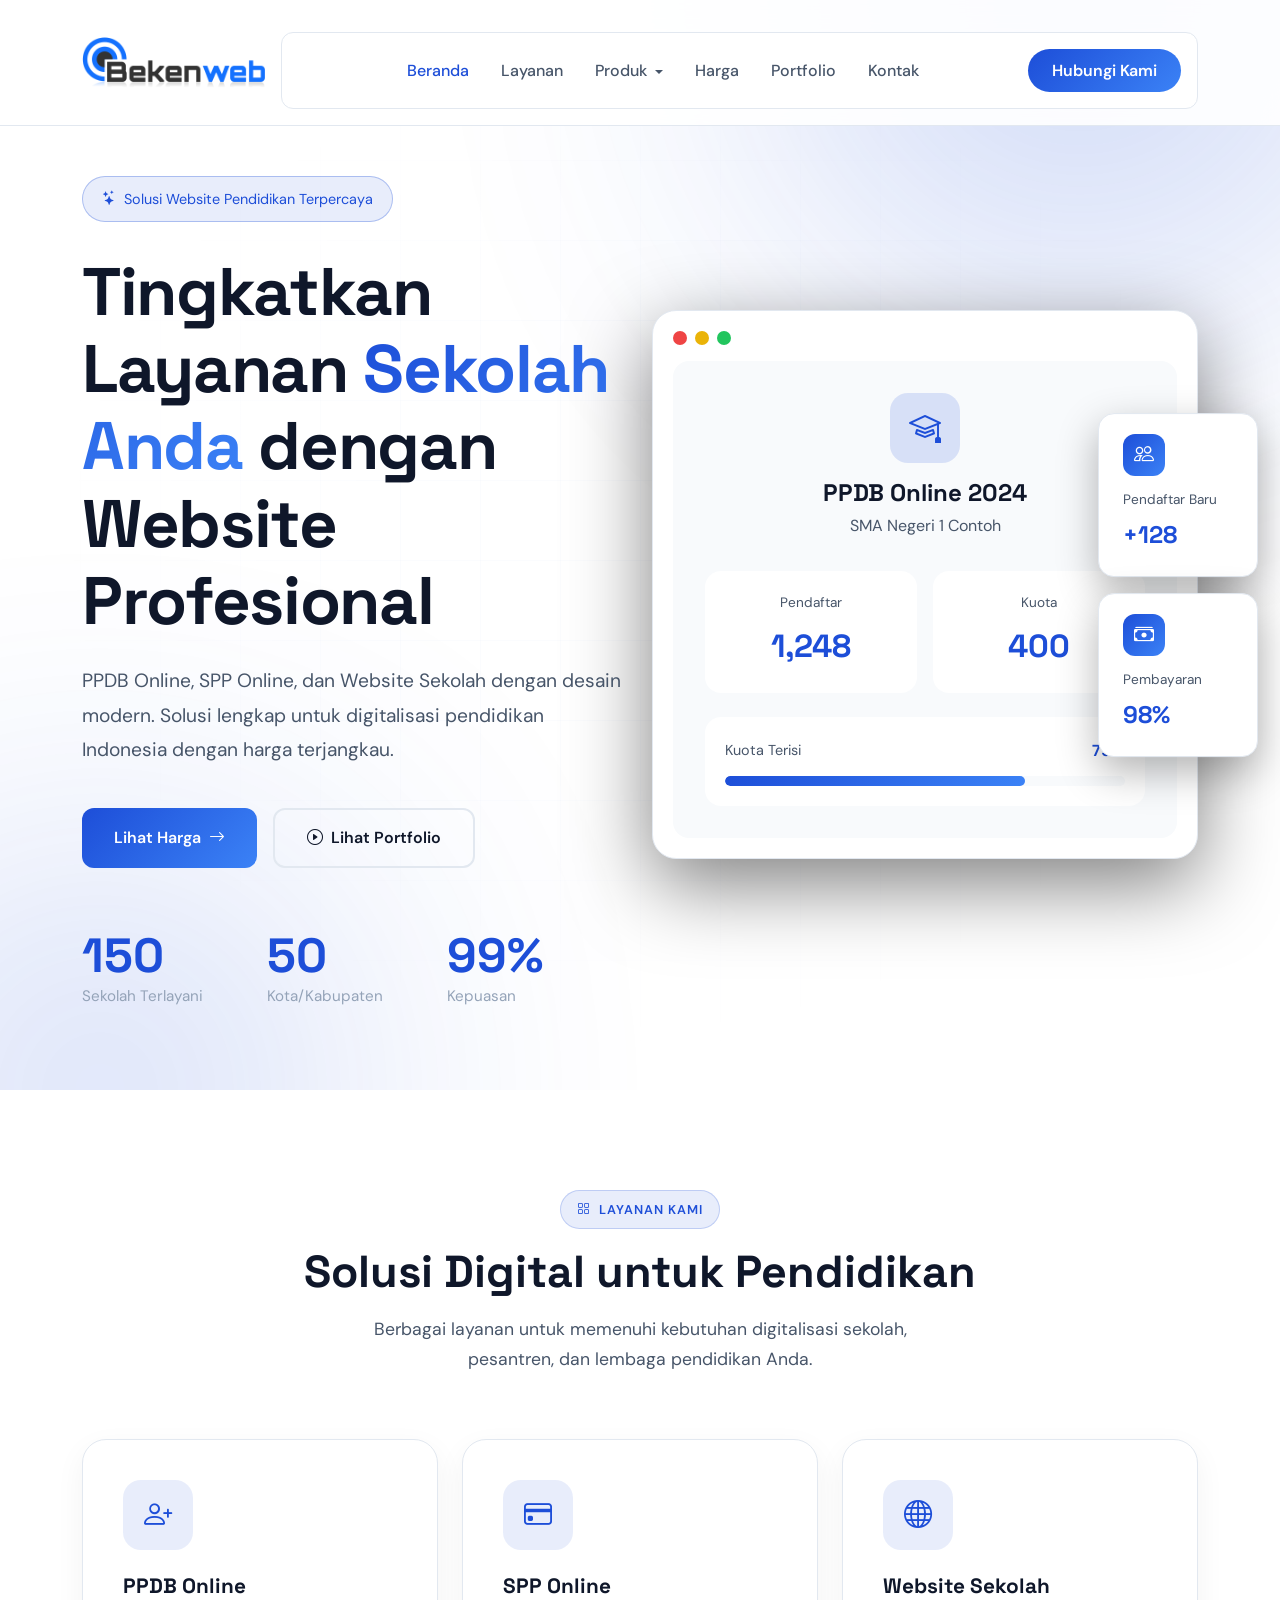
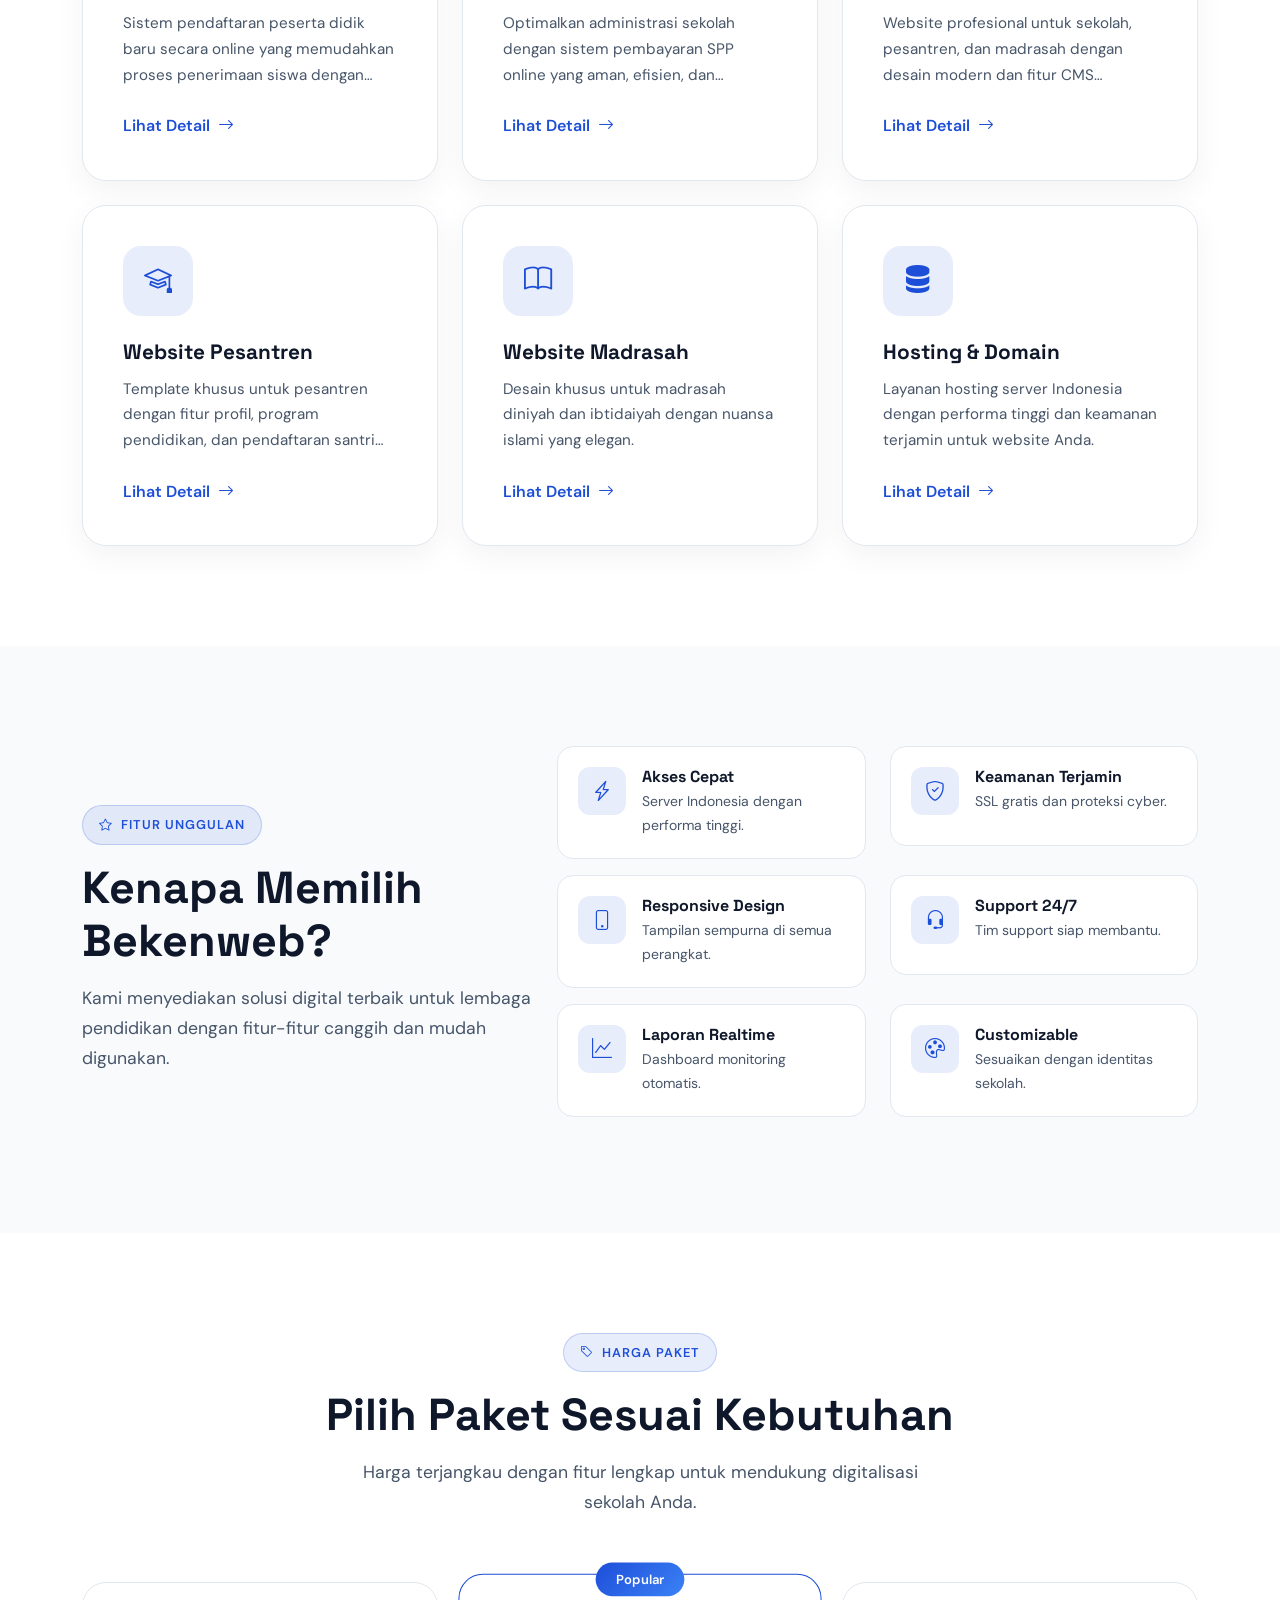
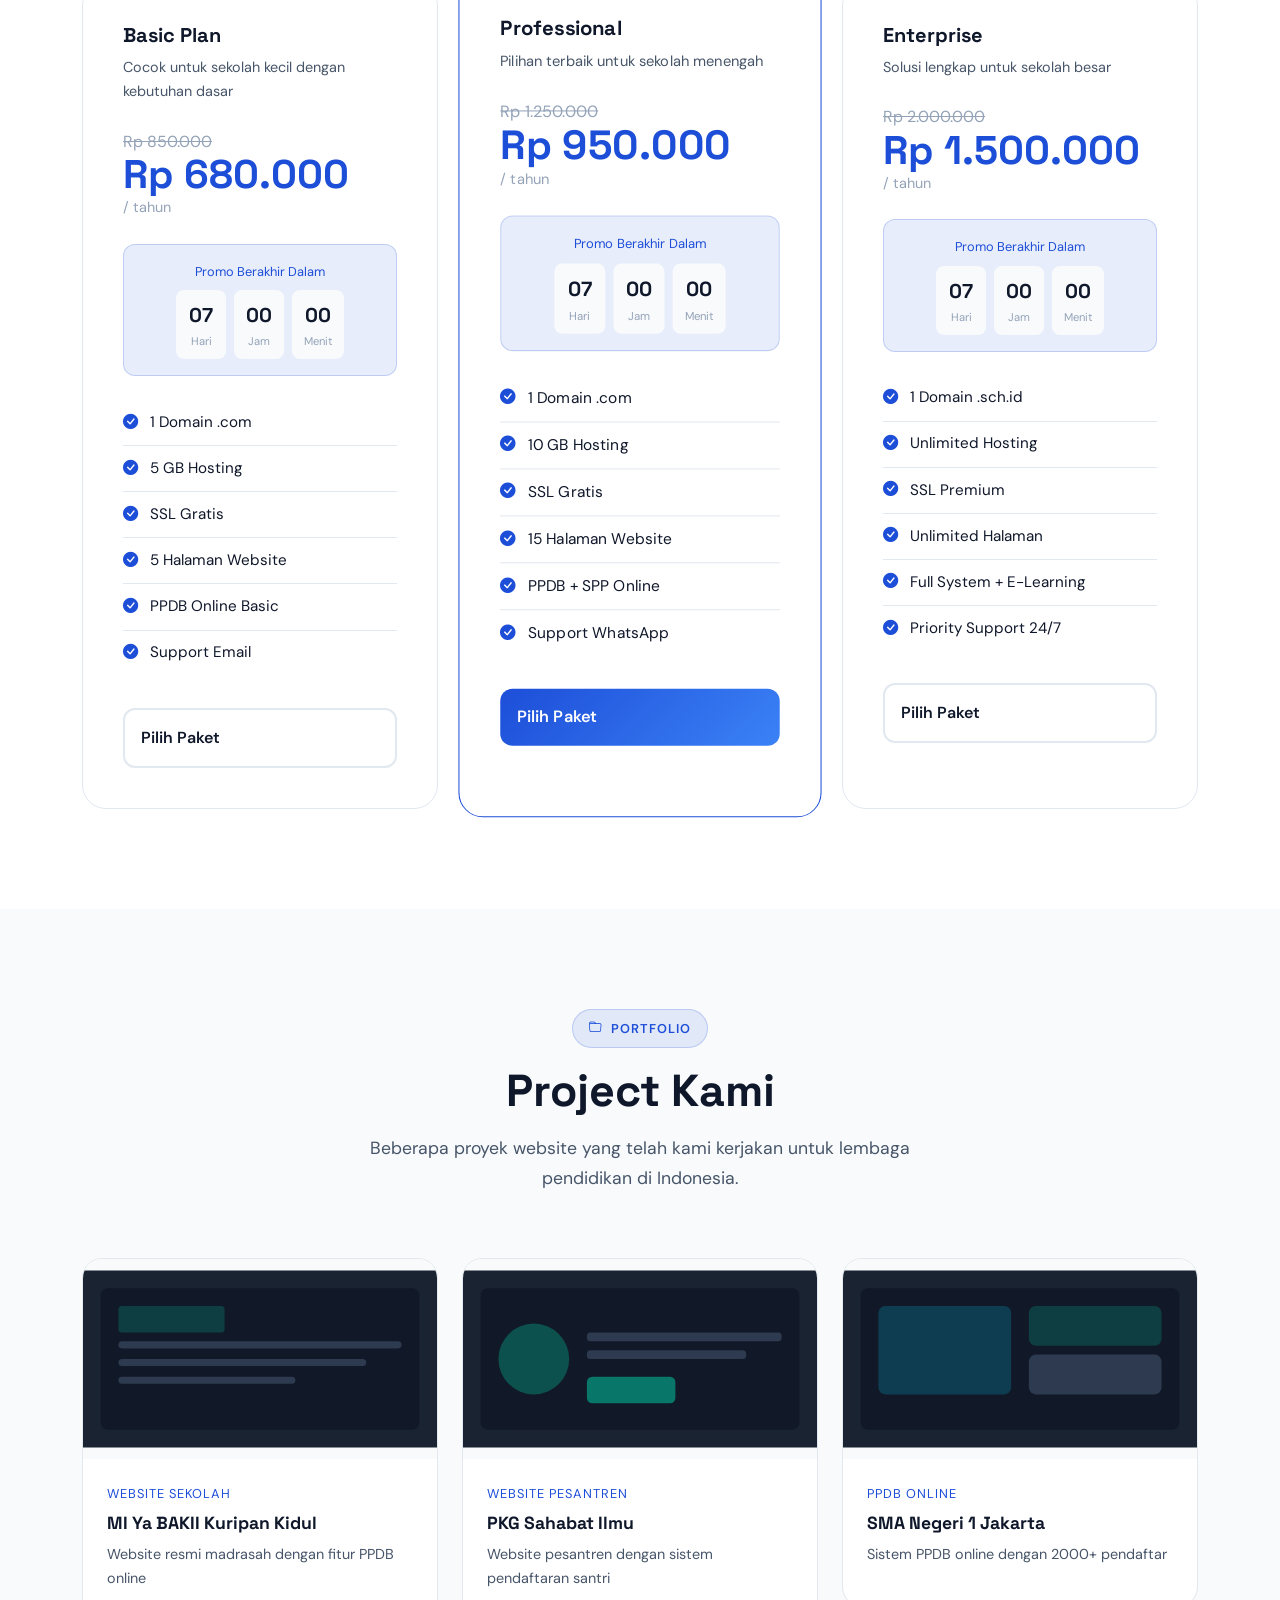
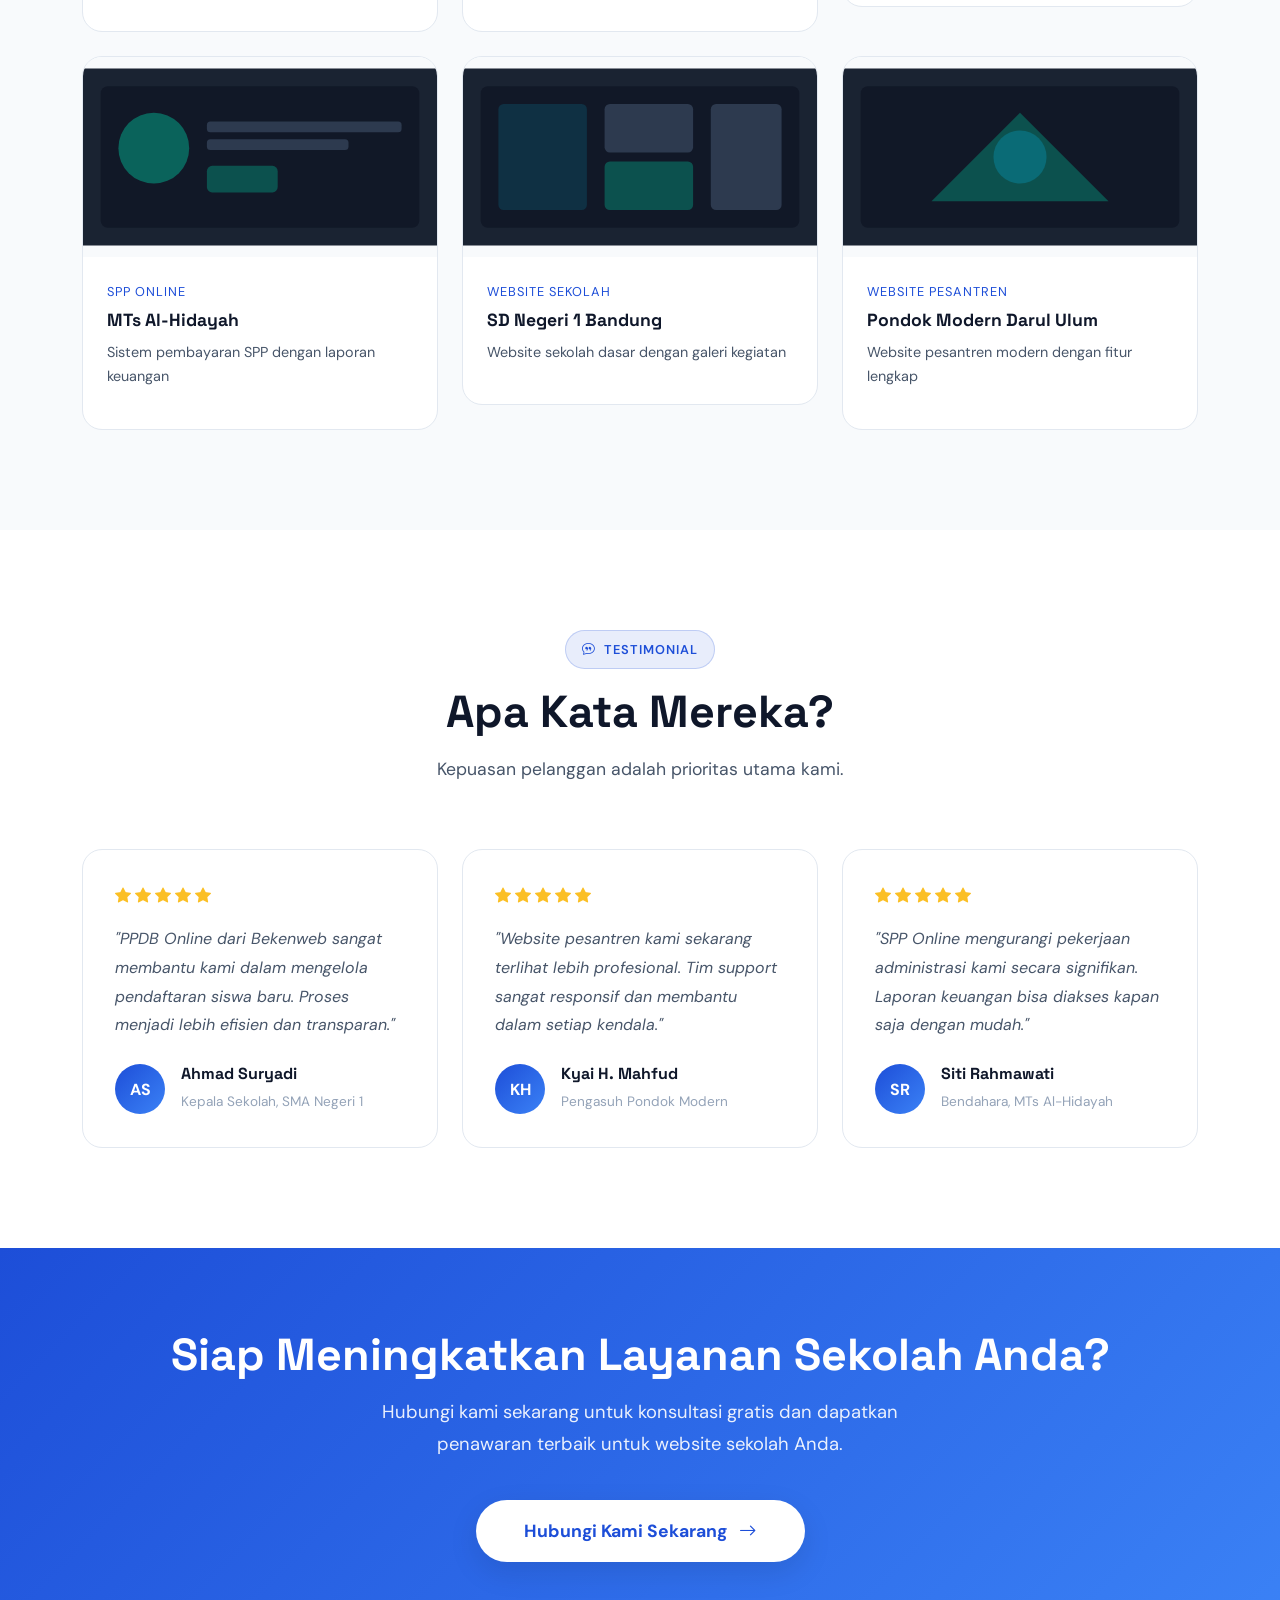
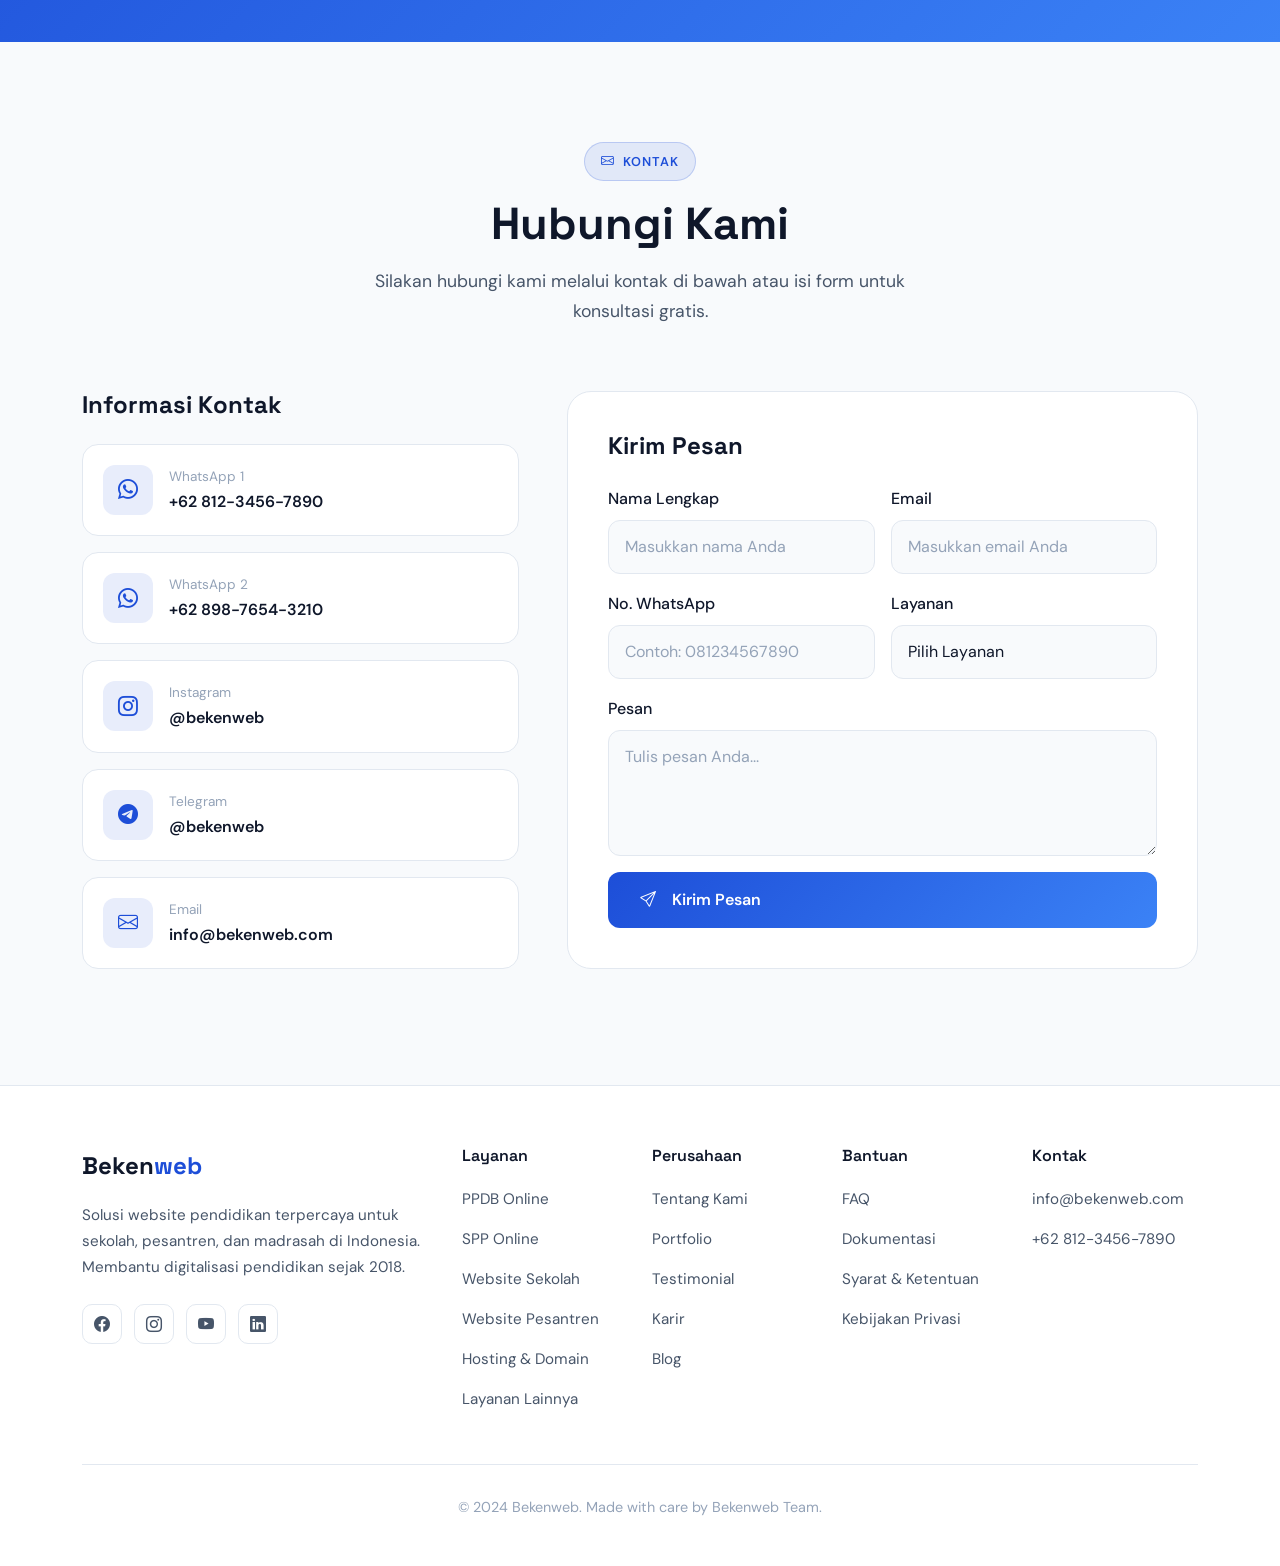
==== commit 47555abd: "feat: Implement a new "Produk" dropdown menu in the navigation, add its modern styling, and adjust t" ====
--- a/index.html
+++ b/index.html
@@ -32,6 +32,15 @@
                     <li class="nav-item">
                         <a class="nav-link" href="#services">Layanan</a>
                     </li>
+                    <li class="nav-item dropdown">
+                        <a class="nav-link dropdown-toggle" href="#" id="produkDropdown" role="button" data-bs-toggle="dropdown" aria-expanded="false">
+                            Produk
+                        </a>
+                        <ul class="dropdown-menu" aria-labelledby="produkDropdown">
+                            <li><a class="dropdown-item" href="ppdb-online.html">PPDB Online</a></li>
+                            <li><a class="dropdown-item" href="spp-online.html">SPP Online</a></li>
+                        </ul>
+                    </li>
                     <li class="nav-item">
                         <a class="nav-link" href="#pricing">Harga</a>
                     </li>
@@ -42,10 +51,10 @@
                         <a class="nav-link" href="#contact">Kontak</a>
                     </li>
                 </ul>
-                <div class="theme-toggle" id="theme-toggle" title="Ganti Tema">
+                <!-- <div class="theme-toggle" id="theme-toggle" title="Ganti Tema">
                     <i class="bi bi-sun-fill"></i>
                     <i class="bi bi-moon-stars-fill"></i>
-                </div>
+                </div> -->
                 <a href="#contact" class="btn btn-nav">Hubungi Kami</a>
             </div>
         </div>
--- a/style/main.css
+++ b/style/main.css
@@ -73,7 +73,7 @@
 }
 
 .brand-logo {
-    height: 42px;
+    height: 52px;
     width: auto;
     max-width: 100%;
     object-fit: contain;
@@ -82,7 +82,7 @@
 
 @media (max-width: 767px) {
     .brand-logo {
-        height: 32px;
+        height: 42px;
     }
 }
 
@@ -95,6 +95,90 @@
 
 .nav-link:hover {
     color: var(--accent) !important;
+}
+
+/* Navbar Dropdown Modern Styling */
+.dropdown-menu {
+    background: var(--bg-card);
+    backdrop-filter: blur(20px);
+    border: 1px solid var(--border-color);
+    border-radius: 16px;
+    padding: 0.8rem;
+    box-shadow: var(--card-shadow);
+    margin-top: 1rem;
+    opacity: 0;
+    visibility: hidden;
+    transform: translateY(10px);
+    transition: all 0.3s cubic-bezier(0.68, -0.55, 0.265, 1.55);
+    display: block; /* Required for transition */
+}
+
+.dropdown-menu.show {
+    opacity: 1;
+    visibility: visible;
+    transform: translateY(0);
+}
+
+.dropdown-item {
+    color: var(--text-secondary);
+    font-weight: 500;
+    padding: 0.7rem 1.2rem;
+    border-radius: 10px;
+    transition: all 0.2s ease;
+}
+
+.dropdown-item:hover {
+    background: rgba(var(--accent-rgb), 0.08);
+    color: var(--accent);
+    transform: translateX(5px);
+}
+
+.dropdown-item.active {
+    background: rgba(var(--accent-rgb), 0.12);
+    color: var(--accent);
+    font-weight: 600;
+    position: relative;
+    display: flex;
+    align-items: center;
+}
+
+.dropdown-item.active::before {
+    content: '';
+    width: 6px;
+    height: 6px;
+    background: var(--accent);
+    border-radius: 50%;
+    margin-right: 10px;
+    box-shadow: 0 0 10px rgba(var(--accent-rgb), 0.5);
+}
+
+.dropdown-toggle::after {
+    transition: transform 0.3s ease;
+    vertical-align: 0.15em;
+}
+
+.dropdown-toggle.show::after {
+    transform: rotate(180deg);
+}
+
+@media (max-width: 991px) {
+    .dropdown-menu {
+        background: transparent;
+        border: none;
+        box-shadow: none;
+        padding-left: 1.5rem;
+        margin-top: 0;
+        opacity: 1;
+        visibility: visible;
+        transform: none;
+        display: none;
+    }
+    .dropdown-menu.show {
+        display: block;
+    }
+    .dropdown-item:hover {
+        transform: none;
+    }
 }
 
 .btn-nav {
